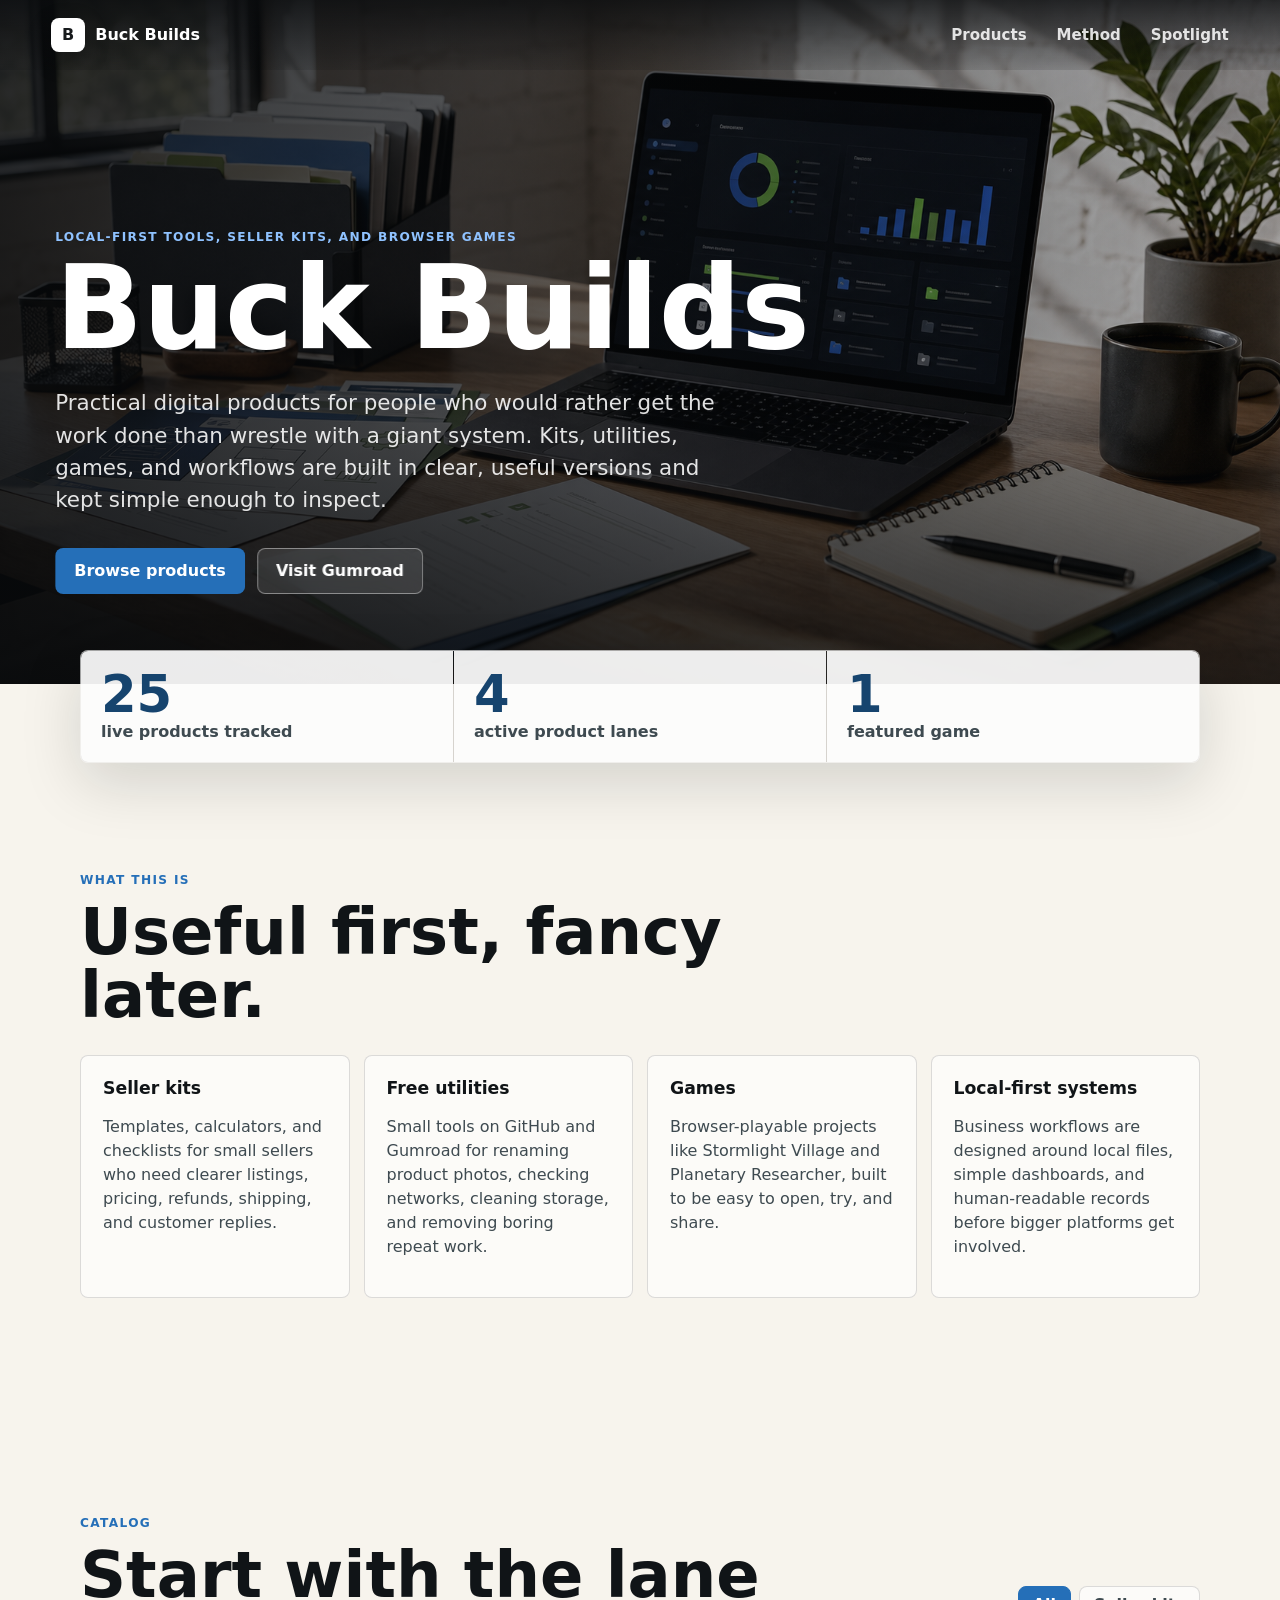
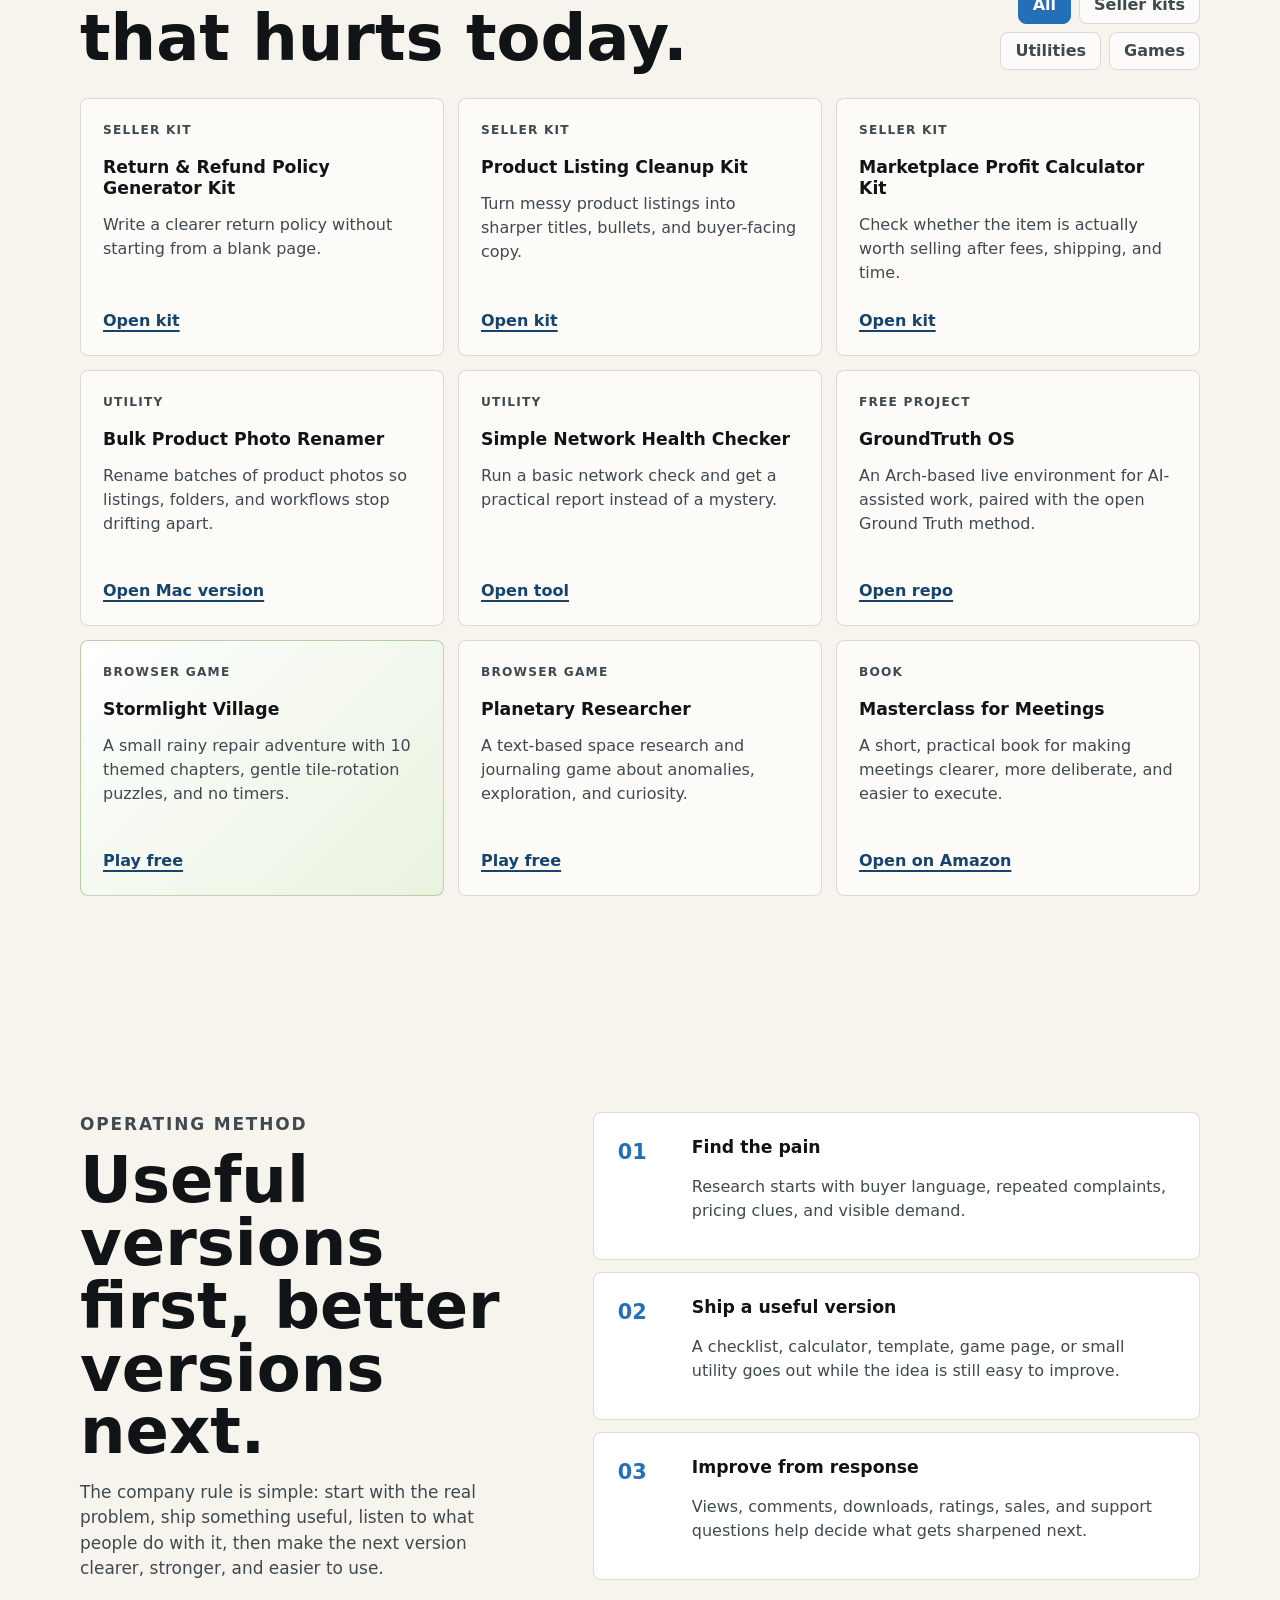
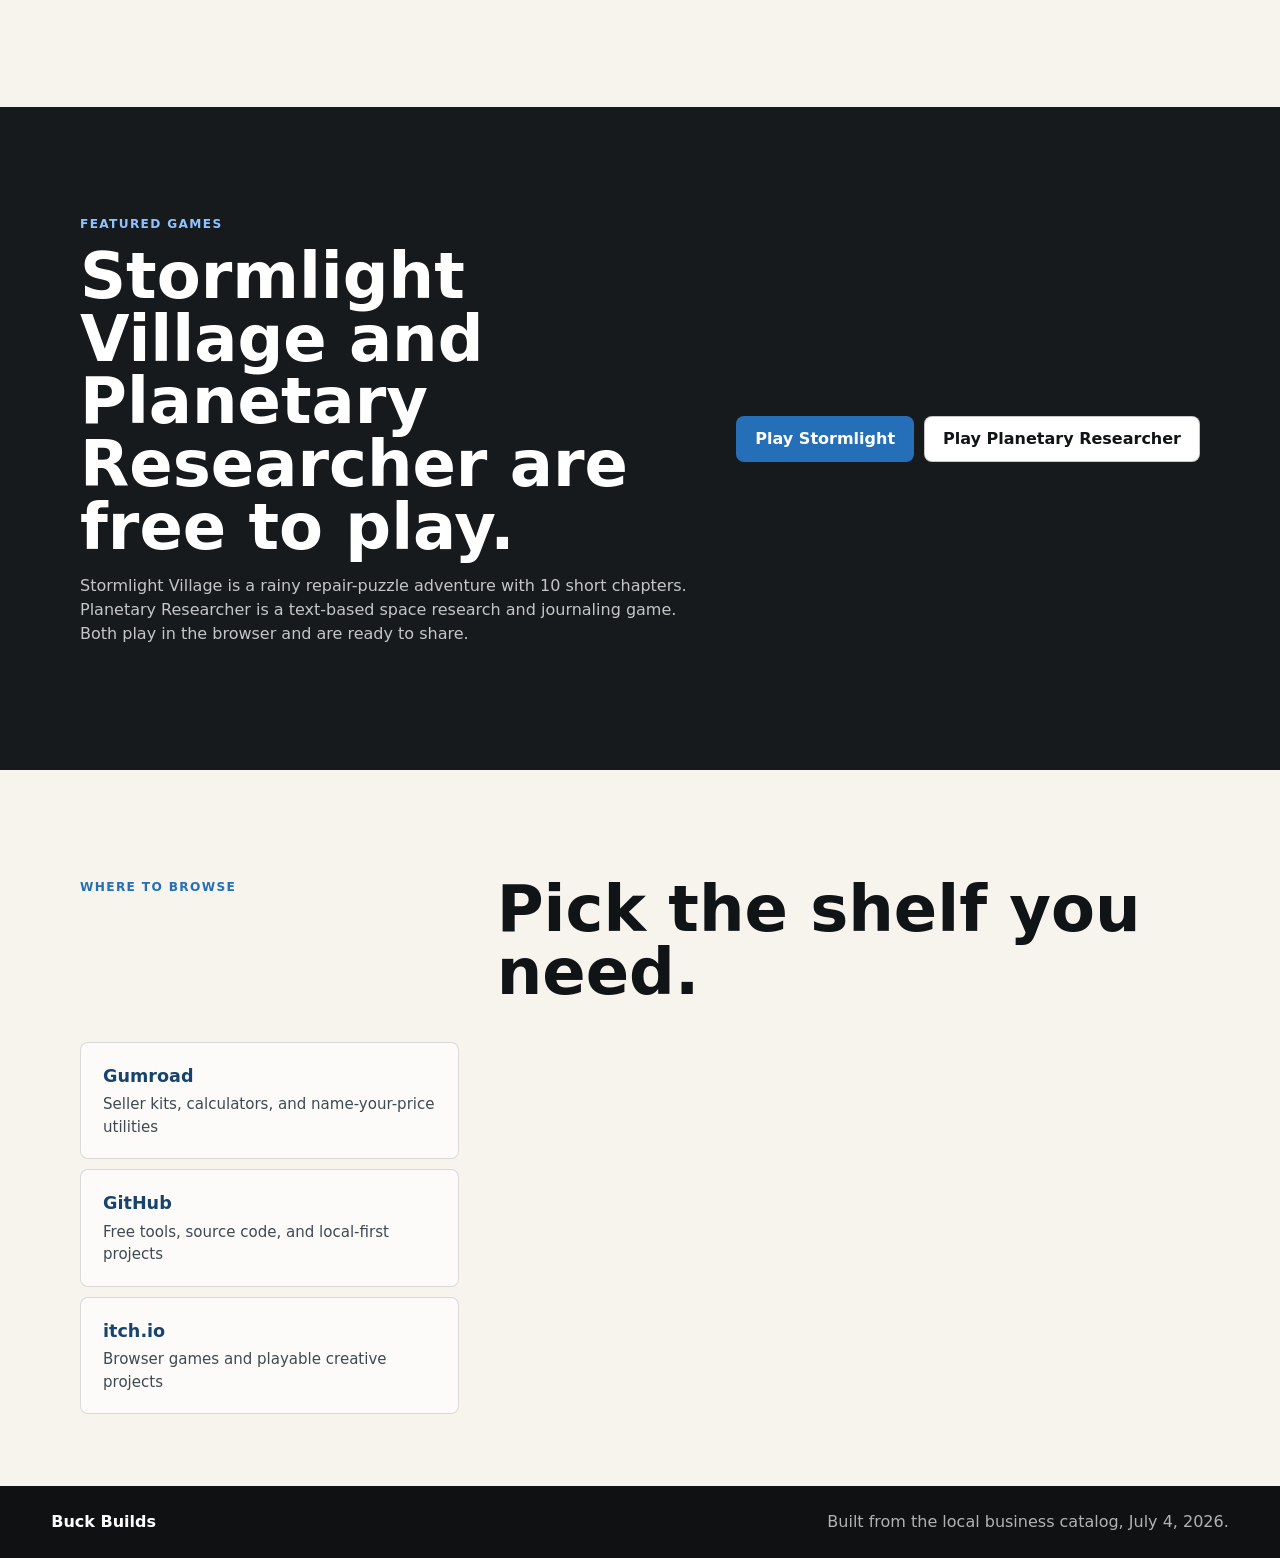
==== index.html @ db9c03d9 "Refine games positioning" ====
<!DOCTYPE html>
<html lang="en">
<head>
  <meta charset="UTF-8">
  <meta name="viewport" content="width=device-width, initial-scale=1.0">
  <meta name="description" content="Buck Builds makes practical seller kits, utility tools, browser games, and local-first workflows.">
  <title>Buck Builds | Practical Tools, Kits, and Games</title>
  <link rel="icon" href="assets/favicon.svg" type="image/svg+xml">
  <link rel="stylesheet" href="assets/styles.css">
</head>
<body>
  <header class="site-header" aria-label="Main navigation">
    <a class="brand" href="#top" aria-label="Buck Builds home">
      <span class="brand-mark" aria-hidden="true">B</span>
      <span>Buck Builds</span>
    </a>
    <nav class="nav-links" aria-label="Site sections">
      <a href="#products">Products</a>
      <a href="#method">Method</a>
      <a href="#spotlight">Spotlight</a>
    </nav>
  </header>

  <main id="top">
    <section class="hero" aria-label="Buck Builds introduction">
      <div class="hero-bg" aria-hidden="true"></div>
      <div class="hero-scrim" aria-hidden="true"></div>
      <div class="hero-inner">
        <p class="eyebrow">Local-first tools, seller kits, and browser games</p>
        <h1>Buck Builds</h1>
        <p class="hero-copy">
          Practical digital products for people who would rather get the work done than wrestle with a giant system.
          Kits, utilities, games, and workflows are built in clear, useful versions and kept simple enough to inspect.
        </p>
        <div class="hero-actions" aria-label="Primary links">
          <a class="button primary" href="#products">Browse products</a>
          <a class="button secondary" href="https://rinerchris.gumroad.com/" target="_blank" rel="noreferrer">Visit Gumroad</a>
        </div>
      </div>
    </section>

    <section class="signal-strip" aria-label="Business snapshot">
      <div class="signal">
        <span class="signal-value">25</span>
        <span class="signal-label">live products tracked</span>
      </div>
      <div class="signal">
        <span class="signal-value">4</span>
        <span class="signal-label">active product lanes</span>
      </div>
      <div class="signal">
        <span class="signal-value">1</span>
        <span class="signal-label">featured game</span>
      </div>
    </section>

    <section class="intro band">
      <div class="section-head">
        <p class="eyebrow">What this is</p>
        <h2>Useful first, fancy later.</h2>
      </div>
      <div class="intro-grid">
        <article>
          <h3>Seller kits</h3>
          <p>Templates, calculators, and checklists for small sellers who need clearer listings, pricing, refunds, shipping, and customer replies.</p>
        </article>
        <article>
          <h3>Free utilities</h3>
          <p>Small tools on GitHub and Gumroad for renaming product photos, checking networks, cleaning storage, and removing boring repeat work.</p>
        </article>
        <article>
          <h3>Games</h3>
          <p>Browser-playable projects like Stormlight Village and Planetary Researcher, built to be easy to open, try, and share.</p>
        </article>
        <article>
          <h3>Local-first systems</h3>
          <p>Business workflows are designed around local files, simple dashboards, and human-readable records before bigger platforms get involved.</p>
        </article>
      </div>
    </section>

    <section class="products band" id="products">
      <div class="section-head row">
        <div>
          <p class="eyebrow">Catalog</p>
          <h2>Start with the lane that hurts today.</h2>
        </div>
        <div class="tabs" role="tablist" aria-label="Product category filter">
          <button class="tab active" type="button" data-filter="all" role="tab" aria-selected="true">All</button>
          <button class="tab" type="button" data-filter="kits" role="tab" aria-selected="false">Seller kits</button>
          <button class="tab" type="button" data-filter="tools" role="tab" aria-selected="false">Utilities</button>
          <button class="tab" type="button" data-filter="creative" role="tab" aria-selected="false">Games</button>
        </div>
      </div>

      <div class="product-grid" aria-live="polite">
        <article class="product-card" data-category="kits">
          <p class="product-type">Seller kit</p>
          <h3>Return &amp; Refund Policy Generator Kit</h3>
          <p>Write a clearer return policy without starting from a blank page.</p>
          <a href="https://rinerchris.gumroad.com/l/voolj" target="_blank" rel="noreferrer">Open kit</a>
        </article>

        <article class="product-card" data-category="kits">
          <p class="product-type">Seller kit</p>
          <h3>Product Listing Cleanup Kit</h3>
          <p>Turn messy product listings into sharper titles, bullets, and buyer-facing copy.</p>
          <a href="https://rinerchris.gumroad.com/l/product-listing-cleanup-kit" target="_blank" rel="noreferrer">Open kit</a>
        </article>

        <article class="product-card" data-category="kits">
          <p class="product-type">Seller kit</p>
          <h3>Marketplace Profit Calculator Kit</h3>
          <p>Check whether the item is actually worth selling after fees, shipping, and time.</p>
          <a href="https://rinerchris.gumroad.com/l/marketplace-profit-calculator-kit" target="_blank" rel="noreferrer">Open kit</a>
        </article>

        <article class="product-card" data-category="tools">
          <p class="product-type">Utility</p>
          <h3>Bulk Product Photo Renamer</h3>
          <p>Rename batches of product photos so listings, folders, and workflows stop drifting apart.</p>
          <a href="https://rinerchris.gumroad.com/l/tkfwr" target="_blank" rel="noreferrer">Open Mac version</a>
        </article>

        <article class="product-card" data-category="tools">
          <p class="product-type">Utility</p>
          <h3>Simple Network Health Checker</h3>
          <p>Run a basic network check and get a practical report instead of a mystery.</p>
          <a href="https://rinerchris.gumroad.com/l/xspuun" target="_blank" rel="noreferrer">Open tool</a>
        </article>

        <article class="product-card" data-category="tools">
          <p class="product-type">Free project</p>
          <h3>GroundTruth OS</h3>
          <p>An Arch-based live environment for AI-assisted work, paired with the open Ground Truth method.</p>
          <a href="https://github.com/buckbuilds/Ascended-Barron-Groundtruth-OS" target="_blank" rel="noreferrer">Open repo</a>
        </article>

        <article class="product-card feature" data-category="creative">
          <p class="product-type">Browser game</p>
          <h3>Stormlight Village</h3>
          <p>A small rainy repair adventure with 10 themed chapters, gentle tile-rotation puzzles, and no timers.</p>
          <a href="https://buckbuilds.itch.io/stormlight-village-all-chapters" target="_blank" rel="noreferrer">Play free</a>
        </article>

        <article class="product-card" data-category="creative">
          <p class="product-type">Browser game</p>
          <h3>Planetary Researcher</h3>
          <p>A text-based space research and journaling game about anomalies, exploration, and curiosity.</p>
          <a href="https://buckbuilds.itch.io/planetary-researcher" target="_blank" rel="noreferrer">Play free</a>
        </article>

        <article class="product-card" data-category="creative">
          <p class="product-type">Book</p>
          <h3>Masterclass for Meetings</h3>
          <p>A short, practical book for making meetings clearer, more deliberate, and easier to execute.</p>
          <a href="https://www.amazon.com/dp/B0GSM4CGDJ" target="_blank" rel="noreferrer">Open on Amazon</a>
        </article>
      </div>
    </section>

    <section class="method band" id="method">
      <div class="method-copy">
        <p class="eyebrow">Operating method</p>
        <h2>Useful versions first, better versions next.</h2>
        <p>
          The company rule is simple: start with the real problem, ship something useful, listen to what people do with it,
          then make the next version clearer, stronger, and easier to use.
        </p>
      </div>
      <ol class="steps">
        <li>
          <span>01</span>
          <h3>Find the pain</h3>
          <p>Research starts with buyer language, repeated complaints, pricing clues, and visible demand.</p>
        </li>
        <li>
          <span>02</span>
          <h3>Ship a useful version</h3>
          <p>A checklist, calculator, template, game page, or small utility goes out while the idea is still easy to improve.</p>
        </li>
        <li>
          <span>03</span>
          <h3>Improve from response</h3>
          <p>Views, comments, downloads, ratings, sales, and support questions help decide what gets sharpened next.</p>
        </li>
      </ol>
    </section>

    <section class="spotlight band" id="spotlight">
      <div class="spotlight-panel">
        <div>
          <p class="eyebrow">Featured games</p>
          <h2>Stormlight Village and Planetary Researcher are free to play.</h2>
          <p>
            Stormlight Village is a rainy repair-puzzle adventure with 10 short chapters. Planetary Researcher is a text-based space
            research and journaling game. Both play in the browser and are ready to share.
          </p>
        </div>
        <div class="spotlight-actions">
          <a class="button primary" href="https://buckbuilds.itch.io/stormlight-village-all-chapters" target="_blank" rel="noreferrer">Play Stormlight</a>
          <a class="button secondary dark" href="https://buckbuilds.itch.io/planetary-researcher" target="_blank" rel="noreferrer">Play Planetary Researcher</a>
        </div>
      </div>
    </section>

    <section class="contact band">
      <div class="contact-inner">
        <p class="eyebrow">Where to browse</p>
        <h2>Pick the shelf you need.</h2>
        <div class="link-shelf">
          <a href="https://rinerchris.gumroad.com/" target="_blank" rel="noreferrer">
            <span>Gumroad</span>
            <small>Seller kits, calculators, and name-your-price utilities</small>
          </a>
          <a href="https://github.com/buckbuilds" target="_blank" rel="noreferrer">
            <span>GitHub</span>
            <small>Free tools, source code, and local-first projects</small>
          </a>
          <a href="https://buckbuilds.itch.io/" target="_blank" rel="noreferrer">
            <span>itch.io</span>
            <small>Browser games and playable creative projects</small>
          </a>
        </div>
      </div>
    </section>
  </main>

  <footer class="site-footer">
    <span>Buck Builds</span>
    <span>Built from the local business catalog, July 4, 2026.</span>
  </footer>

  <script src="assets/site.js"></script>
</body>
</html>
---- assets/styles.css ----
:root {
  --ink: #101417;
  --ink-soft: #3e4a50;
  --muted: #6f7b80;
  --paper: #f7f4ed;
  --paper-warm: #efe6d8;
  --surface: #ffffff;
  --line: rgba(16, 20, 23, 0.14);
  --blue: #256fb8;
  --blue-deep: #16446e;
  --green: #5f983e;
  --charcoal: #171a1c;
  --shadow: 0 20px 60px rgba(16, 20, 23, 0.15);
}

* {
  box-sizing: border-box;
}

html {
  scroll-behavior: smooth;
}

body {
  margin: 0;
  color: var(--ink);
  background: var(--paper);
  font-family: Inter, ui-sans-serif, system-ui, -apple-system, BlinkMacSystemFont, "Segoe UI", sans-serif;
  line-height: 1.5;
}

body::selection {
  color: #ffffff;
  background: var(--blue);
}

a {
  color: inherit;
}

.site-header {
  position: fixed;
  z-index: 20;
  top: 0;
  left: 0;
  right: 0;
  display: flex;
  align-items: center;
  justify-content: space-between;
  gap: 24px;
  min-height: 70px;
  padding: 14px clamp(18px, 4vw, 56px);
  color: #ffffff;
  background: linear-gradient(180deg, rgba(10, 12, 14, 0.76), rgba(10, 12, 14, 0.12));
}

.brand,
.nav-links {
  display: flex;
  align-items: center;
}

.brand {
  gap: 10px;
  font-weight: 800;
  text-decoration: none;
}

.brand-mark {
  display: grid;
  place-items: center;
  width: 34px;
  height: 34px;
  border-radius: 8px;
  color: var(--charcoal);
  background: #ffffff;
  box-shadow: 0 8px 24px rgba(0, 0, 0, 0.22);
}

.nav-links {
  gap: clamp(12px, 3vw, 30px);
  font-size: 0.94rem;
  font-weight: 700;
}

.nav-links a {
  color: rgba(255, 255, 255, 0.86);
  text-decoration: none;
}

.nav-links a:hover {
  color: #ffffff;
}

.hero {
  position: relative;
  display: grid;
  align-items: end;
  min-height: min(760px, 76vh);
  overflow: hidden;
  color: #ffffff;
  background: var(--charcoal);
}

.hero-bg,
.hero-scrim {
  position: absolute;
  inset: 0;
}

.hero-bg {
  background:
    url("hero-local-tools.png") center / cover no-repeat;
  transform: scale(1.02);
}

.hero-scrim {
  background:
    linear-gradient(90deg, rgba(7, 9, 11, 0.84) 0%, rgba(7, 9, 11, 0.62) 42%, rgba(7, 9, 11, 0.18) 100%),
    linear-gradient(0deg, rgba(7, 9, 11, 0.74) 0%, rgba(7, 9, 11, 0.10) 46%);
}

.hero-inner {
  position: relative;
  z-index: 1;
  width: min(760px, calc(100% - 36px));
  margin: 0 auto;
  padding: 120px 0 clamp(44px, 10vh, 92px);
  translate: min(-16vw, -120px) 0;
}

.eyebrow {
  margin: 0 0 12px;
  color: var(--blue);
  font-size: 0.76rem;
  font-weight: 850;
  letter-spacing: 0.11em;
  text-transform: uppercase;
}

.hero .eyebrow {
  color: #8fc2ff;
}

h1,
h2,
h3,
p {
  overflow-wrap: anywhere;
}

h1 {
  max-width: 10ch;
  margin: 0;
  font-size: clamp(4.1rem, 9vw, 8.8rem);
  line-height: 0.88;
  letter-spacing: 0;
}

.hero-copy {
  max-width: 680px;
  margin: 28px 0 0;
  color: rgba(255, 255, 255, 0.88);
  font-size: clamp(1.05rem, 2vw, 1.34rem);
}

.hero-actions {
  display: flex;
  flex-wrap: wrap;
  gap: 12px;
  margin-top: 32px;
}

.button {
  display: inline-flex;
  align-items: center;
  justify-content: center;
  min-height: 46px;
  padding: 0 18px;
  border-radius: 8px;
  border: 1px solid transparent;
  font-weight: 800;
  text-decoration: none;
  transition: transform 160ms ease, background 160ms ease, border-color 160ms ease;
}

.button:hover {
  transform: translateY(-1px);
}

.button.primary {
  color: #ffffff;
  background: var(--blue);
}

.button.primary:hover {
  background: #1d5f9d;
}

.button.secondary {
  color: #ffffff;
  border-color: rgba(255, 255, 255, 0.42);
  background: rgba(255, 255, 255, 0.10);
  backdrop-filter: blur(10px);
}

.button.secondary:hover {
  border-color: rgba(255, 255, 255, 0.72);
  background: rgba(255, 255, 255, 0.18);
}

.button.dark {
  color: var(--ink);
  border-color: rgba(16, 20, 23, 0.24);
  background: #ffffff;
}

.signal-strip {
  display: grid;
  grid-template-columns: repeat(3, minmax(0, 1fr));
  gap: 1px;
  width: min(1120px, calc(100% - 32px));
  margin: -34px auto 0;
  position: relative;
  z-index: 3;
  overflow: hidden;
  border: 1px solid rgba(255, 255, 255, 0.62);
  border-radius: 8px;
  box-shadow: var(--shadow);
  background: var(--line);
}

.signal {
  min-height: 92px;
  padding: 18px 20px;
  background: rgba(255, 255, 255, 0.92);
}

.signal-value {
  display: block;
  color: var(--blue-deep);
  font-size: clamp(2rem, 5vw, 3.2rem);
  line-height: 1;
  font-weight: 850;
}

.signal-label {
  color: var(--ink-soft);
  font-weight: 750;
}

.band {
  width: min(1120px, calc(100% - 32px));
  margin: 0 auto;
  padding: clamp(58px, 9vw, 108px) 0;
}

.section-head {
  max-width: 700px;
  margin-bottom: 28px;
}

.section-head.row {
  display: flex;
  align-items: end;
  justify-content: space-between;
  gap: 20px;
  max-width: none;
}

h2 {
  margin: 0;
  font-size: clamp(2.15rem, 5vw, 4.5rem);
  line-height: 0.98;
  letter-spacing: 0;
}

h3 {
  margin: 0;
  font-size: 1.08rem;
  line-height: 1.22;
}

.intro-grid,
.product-grid {
  display: grid;
  grid-template-columns: repeat(4, minmax(0, 1fr));
  gap: 14px;
}

.intro-grid article,
.product-card {
  min-width: 0;
  border: 1px solid var(--line);
  border-radius: 8px;
  background: rgba(255, 255, 255, 0.62);
}

.intro-grid article {
  padding: 22px;
}

.intro-grid p,
.product-card p,
.method-copy p,
.steps p,
.spotlight p,
.link-shelf small {
  color: var(--ink-soft);
}

.tabs {
  display: flex;
  flex-wrap: wrap;
  gap: 8px;
  justify-content: flex-end;
}

.tab {
  min-height: 38px;
  padding: 0 14px;
  border: 1px solid var(--line);
  border-radius: 8px;
  color: var(--ink-soft);
  background: rgba(255, 255, 255, 0.66);
  font: inherit;
  font-weight: 800;
  cursor: pointer;
}

.tab:hover,
.tab.active {
  color: #ffffff;
  border-color: var(--blue);
  background: var(--blue);
}

.product-grid {
  grid-template-columns: repeat(3, minmax(0, 1fr));
}

.product-card {
  display: flex;
  flex-direction: column;
  min-height: 256px;
  padding: 22px;
}

.product-card[hidden] {
  display: none;
}

.product-card.feature {
  background: linear-gradient(135deg, #ffffff 0%, #e9f2df 100%);
  border-color: rgba(95, 152, 62, 0.4);
}

.product-type {
  margin: 0 0 18px;
  color: var(--green);
  font-size: 0.76rem;
  font-weight: 850;
  letter-spacing: 0.1em;
  text-transform: uppercase;
}

.product-card p:not(.product-type) {
  margin: 14px 0 24px;
}

.product-card a {
  margin-top: auto;
  color: var(--blue-deep);
  font-weight: 850;
  text-decoration-thickness: 2px;
  text-underline-offset: 4px;
}

.method {
  display: grid;
  grid-template-columns: minmax(0, 0.85fr) minmax(0, 1.15fr);
  gap: clamp(24px, 5vw, 64px);
  align-items: start;
}

.method-copy {
  position: sticky;
  top: 104px;
}

.method-copy p {
  max-width: 520px;
  font-size: 1.06rem;
}

.steps {
  display: grid;
  gap: 12px;
  margin: 0;
  padding: 0;
  list-style: none;
}

.steps li {
  display: grid;
  grid-template-columns: 56px 1fr;
  gap: 4px 18px;
  min-height: 148px;
  padding: 24px;
  border-radius: 8px;
  border: 1px solid var(--line);
  background: var(--surface);
}

.steps span {
  grid-row: span 2;
  color: var(--blue);
  font-weight: 900;
  font-size: 1.3rem;
}

.steps p {
  margin: 0;
}

.spotlight {
  width: 100%;
  max-width: none;
  padding-left: max(16px, calc((100vw - 1120px) / 2));
  padding-right: max(16px, calc((100vw - 1120px) / 2));
  color: #ffffff;
  background: var(--charcoal);
}

.spotlight-panel {
  display: grid;
  grid-template-columns: minmax(0, 1fr) auto;
  gap: 28px;
  align-items: center;
}

.spotlight .eyebrow {
  color: #8fc2ff;
}

.spotlight p {
  max-width: 730px;
  color: rgba(255, 255, 255, 0.75);
}

.spotlight-actions {
  display: flex;
  flex-wrap: wrap;
  gap: 10px;
  justify-content: flex-end;
}

.contact {
  padding-bottom: 72px;
}

.contact-inner {
  display: grid;
  grid-template-columns: minmax(0, 0.7fr) minmax(0, 1.3fr);
  gap: 38px;
  align-items: start;
}

.link-shelf {
  display: grid;
  gap: 10px;
}

.link-shelf a {
  display: block;
  padding: 20px 22px;
  border-radius: 8px;
  border: 1px solid var(--line);
  background: rgba(255, 255, 255, 0.66);
  text-decoration: none;
}

.link-shelf span {
  display: block;
  color: var(--blue-deep);
  font-weight: 900;
  font-size: 1.1rem;
}

.link-shelf small {
  display: block;
  margin-top: 4px;
  font-size: 0.94rem;
}

.site-footer {
  display: flex;
  flex-wrap: wrap;
  align-items: center;
  justify-content: space-between;
  gap: 12px;
  padding: 24px clamp(18px, 4vw, 56px);
  color: rgba(255, 255, 255, 0.68);
  background: #0f1112;
}

.site-footer span:first-child {
  color: #ffffff;
  font-weight: 850;
}

@media (max-width: 980px) {
  .hero-inner {
    translate: 0 0;
  }

  .intro-grid {
    grid-template-columns: repeat(2, minmax(0, 1fr));
  }

  .product-grid {
    grid-template-columns: repeat(2, minmax(0, 1fr));
  }

  .method,
  .contact-inner,
  .spotlight-panel {
    grid-template-columns: 1fr;
  }

  .method-copy {
    position: static;
  }

  .spotlight-actions {
    justify-content: flex-start;
  }
}

@media (max-width: 720px) {
  .site-header {
    position: absolute;
    align-items: flex-start;
    min-height: auto;
  }

  .nav-links {
    display: none;
  }

  .hero {
    min-height: 72vh;
  }

  .hero-bg {
    background-position: 58% center;
  }

  .hero-scrim {
    background:
      linear-gradient(90deg, rgba(7, 9, 11, 0.88) 0%, rgba(7, 9, 11, 0.58) 100%),
      linear-gradient(0deg, rgba(7, 9, 11, 0.84) 0%, rgba(7, 9, 11, 0.16) 52%);
  }

  .hero-inner {
    width: min(100% - 32px, 620px);
    padding-top: 112px;
    padding-bottom: 42px;
  }

  h1 {
    font-size: clamp(3.6rem, 17vw, 5rem);
  }

  .signal-strip,
  .intro-grid,
  .product-grid {
    grid-template-columns: 1fr;
  }

  .signal-strip {
    margin-top: 0;
    width: 100%;
    border-radius: 0;
    border-left: 0;
    border-right: 0;
  }

  .section-head.row {
    align-items: flex-start;
    flex-direction: column;
  }

  .tabs {
    justify-content: flex-start;
  }

  .steps li {
    grid-template-columns: 1fr;
    min-height: auto;
  }

  .steps span {
    grid-row: auto;
  }
}

@media (prefers-reduced-motion: reduce) {
  html {
    scroll-behavior: auto;
  }

  .button {
    transition: none;
  }

  .button:hover {
    transform: none;
  }
}
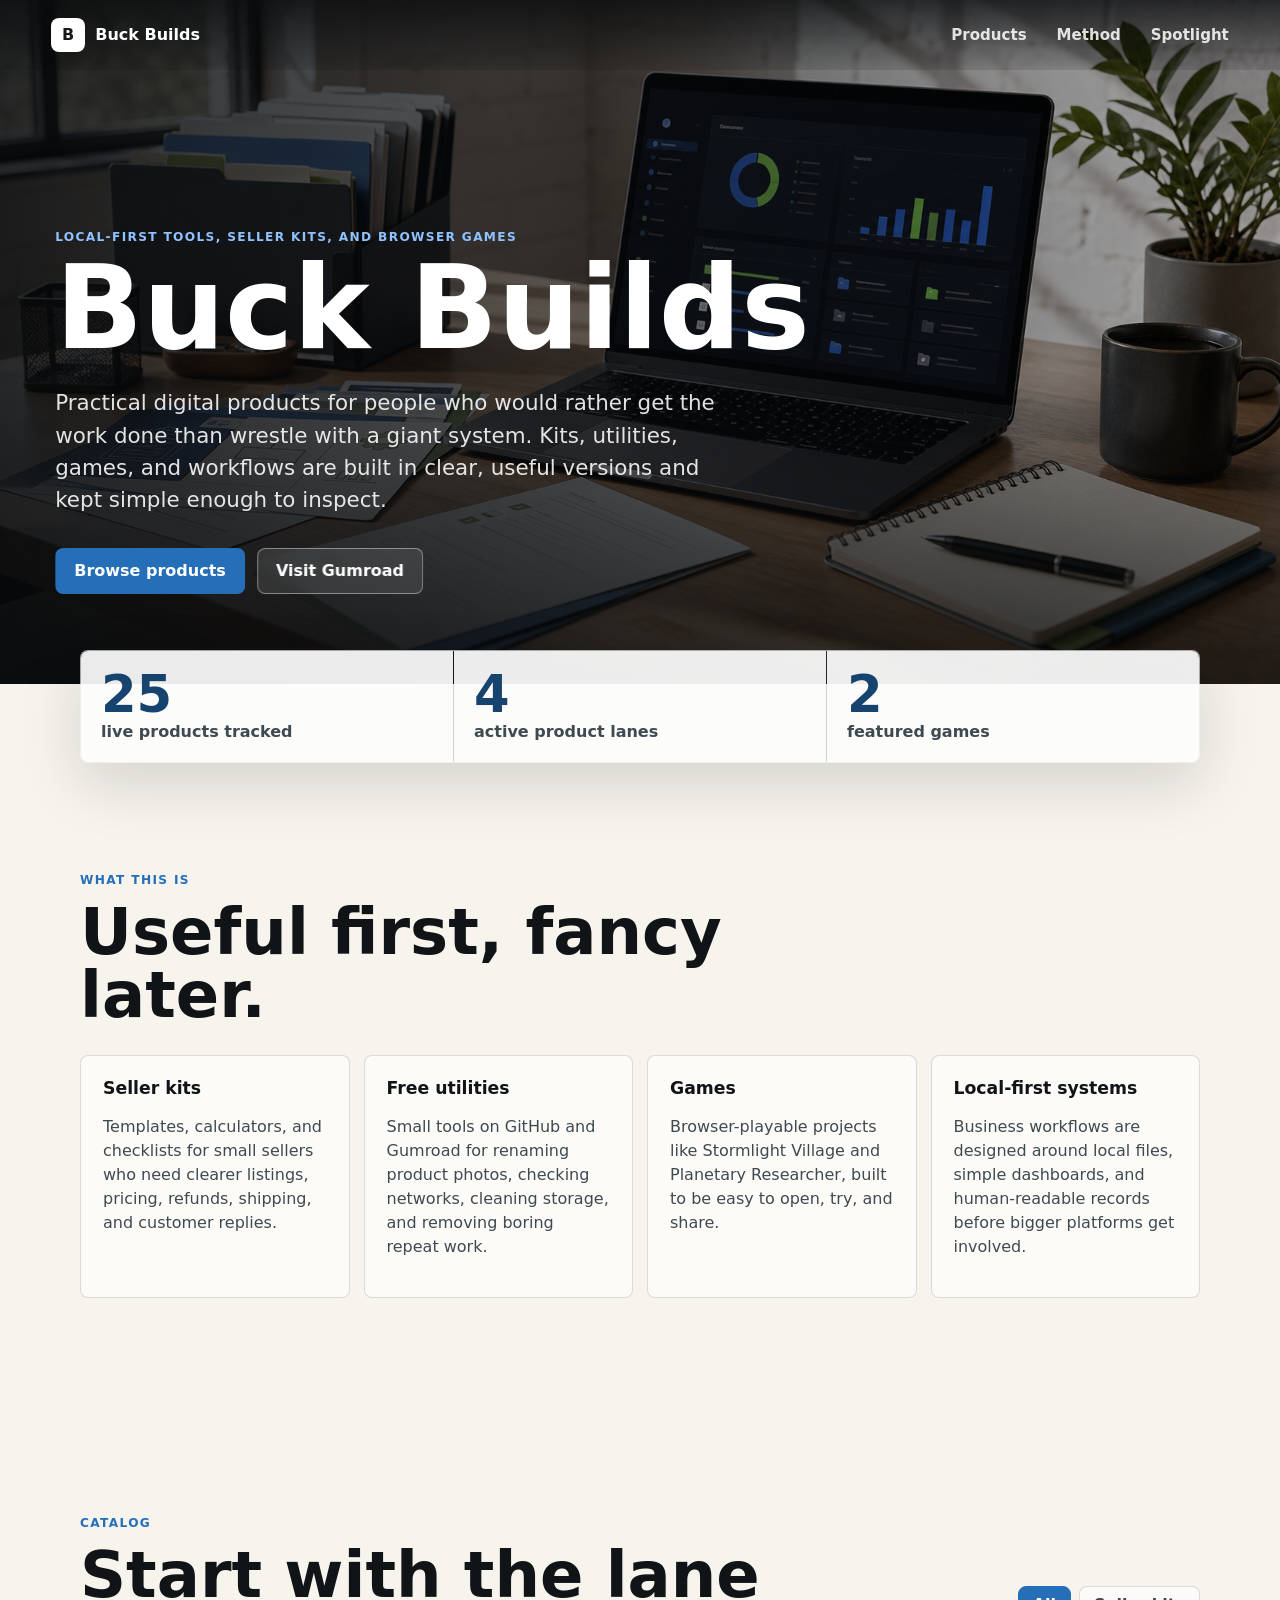
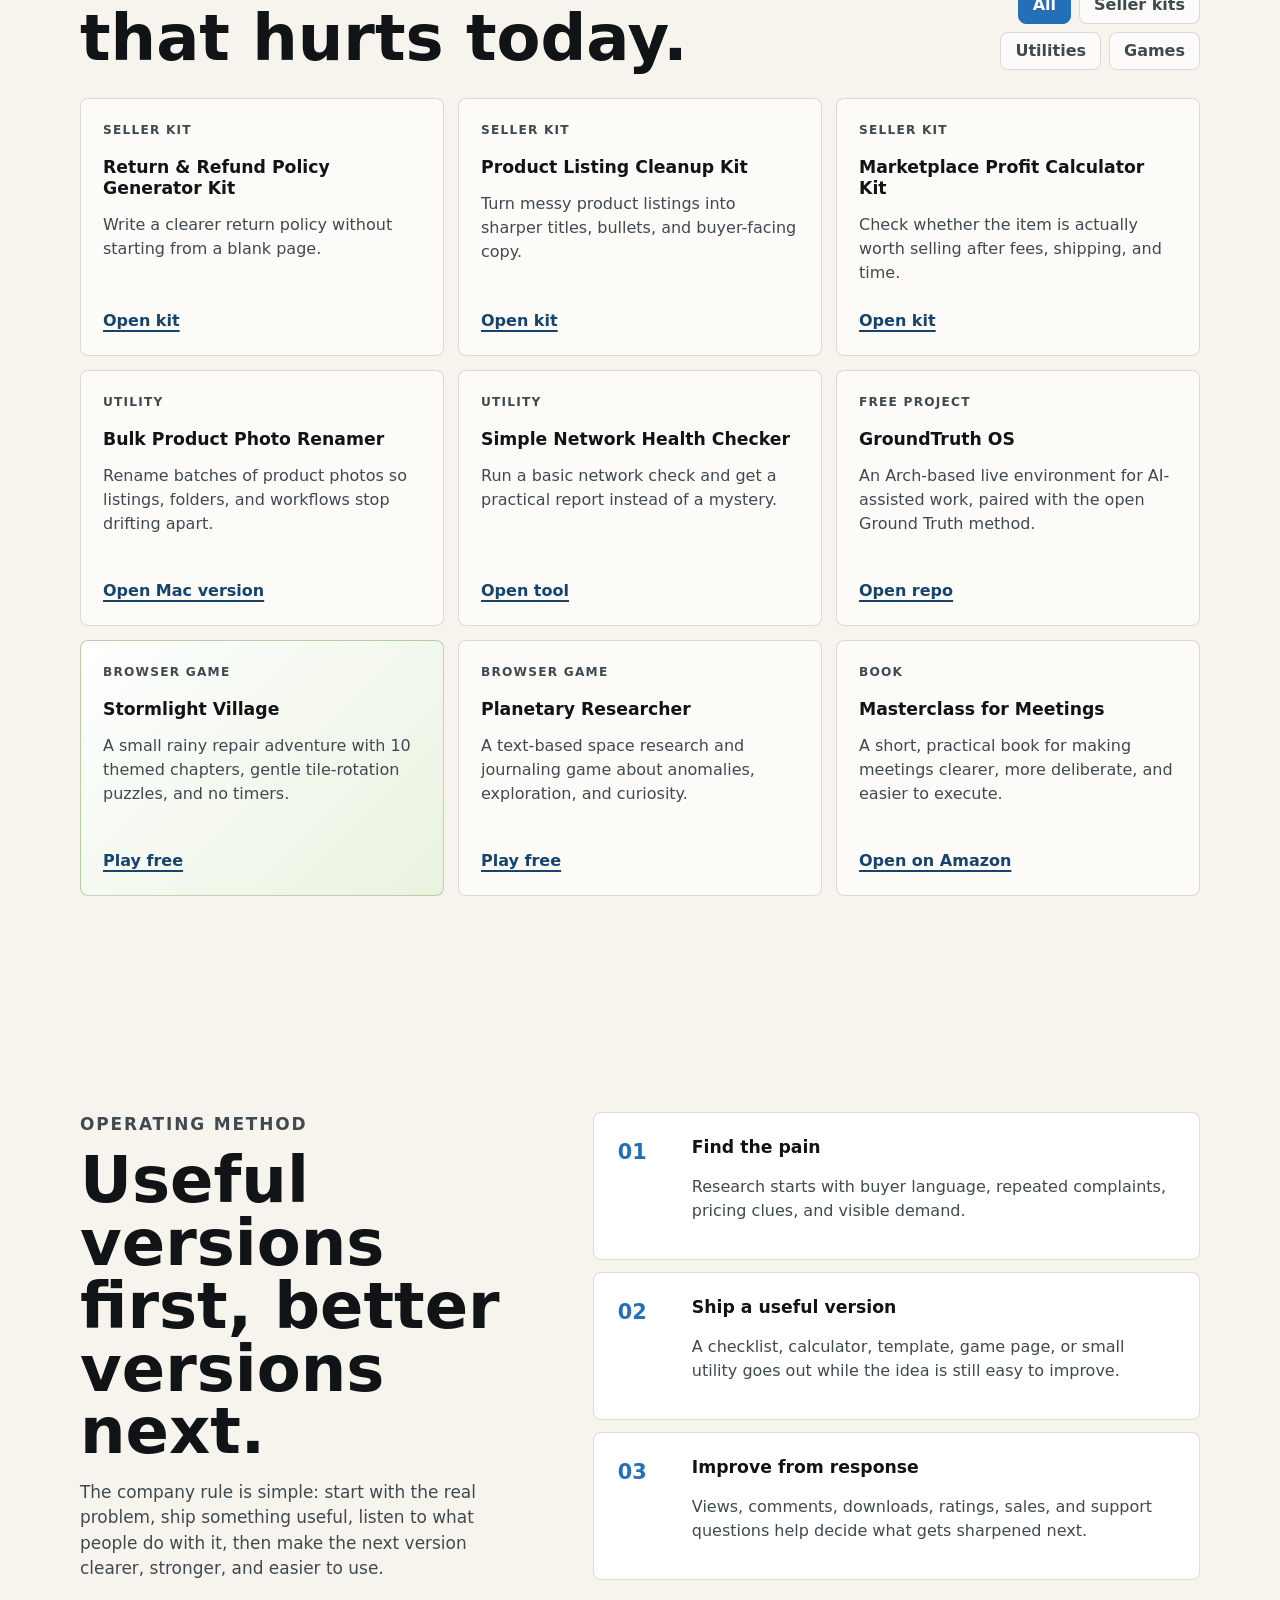
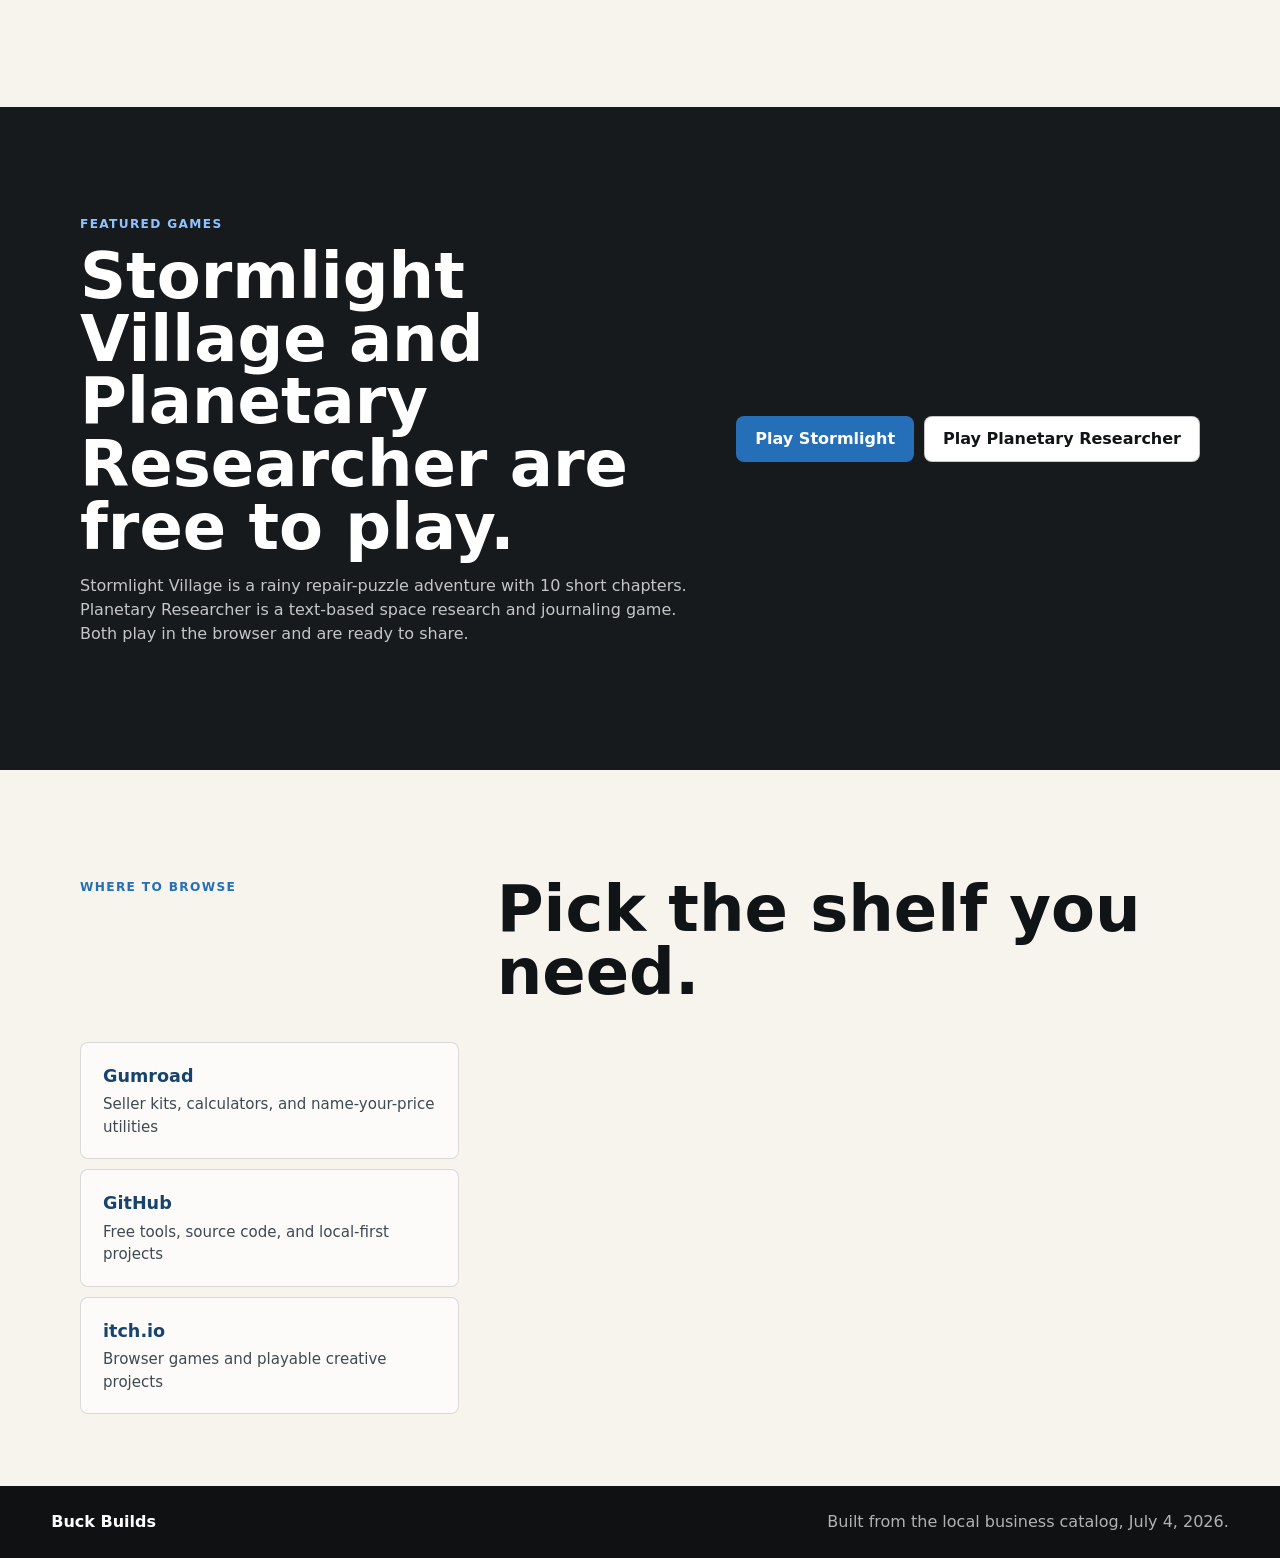
==== commit 123462b6: "Correct featured games count" ====
--- a/index.html
+++ b/index.html
@@ -49,8 +49,8 @@
         <span class="signal-label">active product lanes</span>
       </div>
       <div class="signal">
-        <span class="signal-value">1</span>
-        <span class="signal-label">featured game</span>
+        <span class="signal-value">2</span>
+        <span class="signal-label">featured games</span>
       </div>
     </section>
 
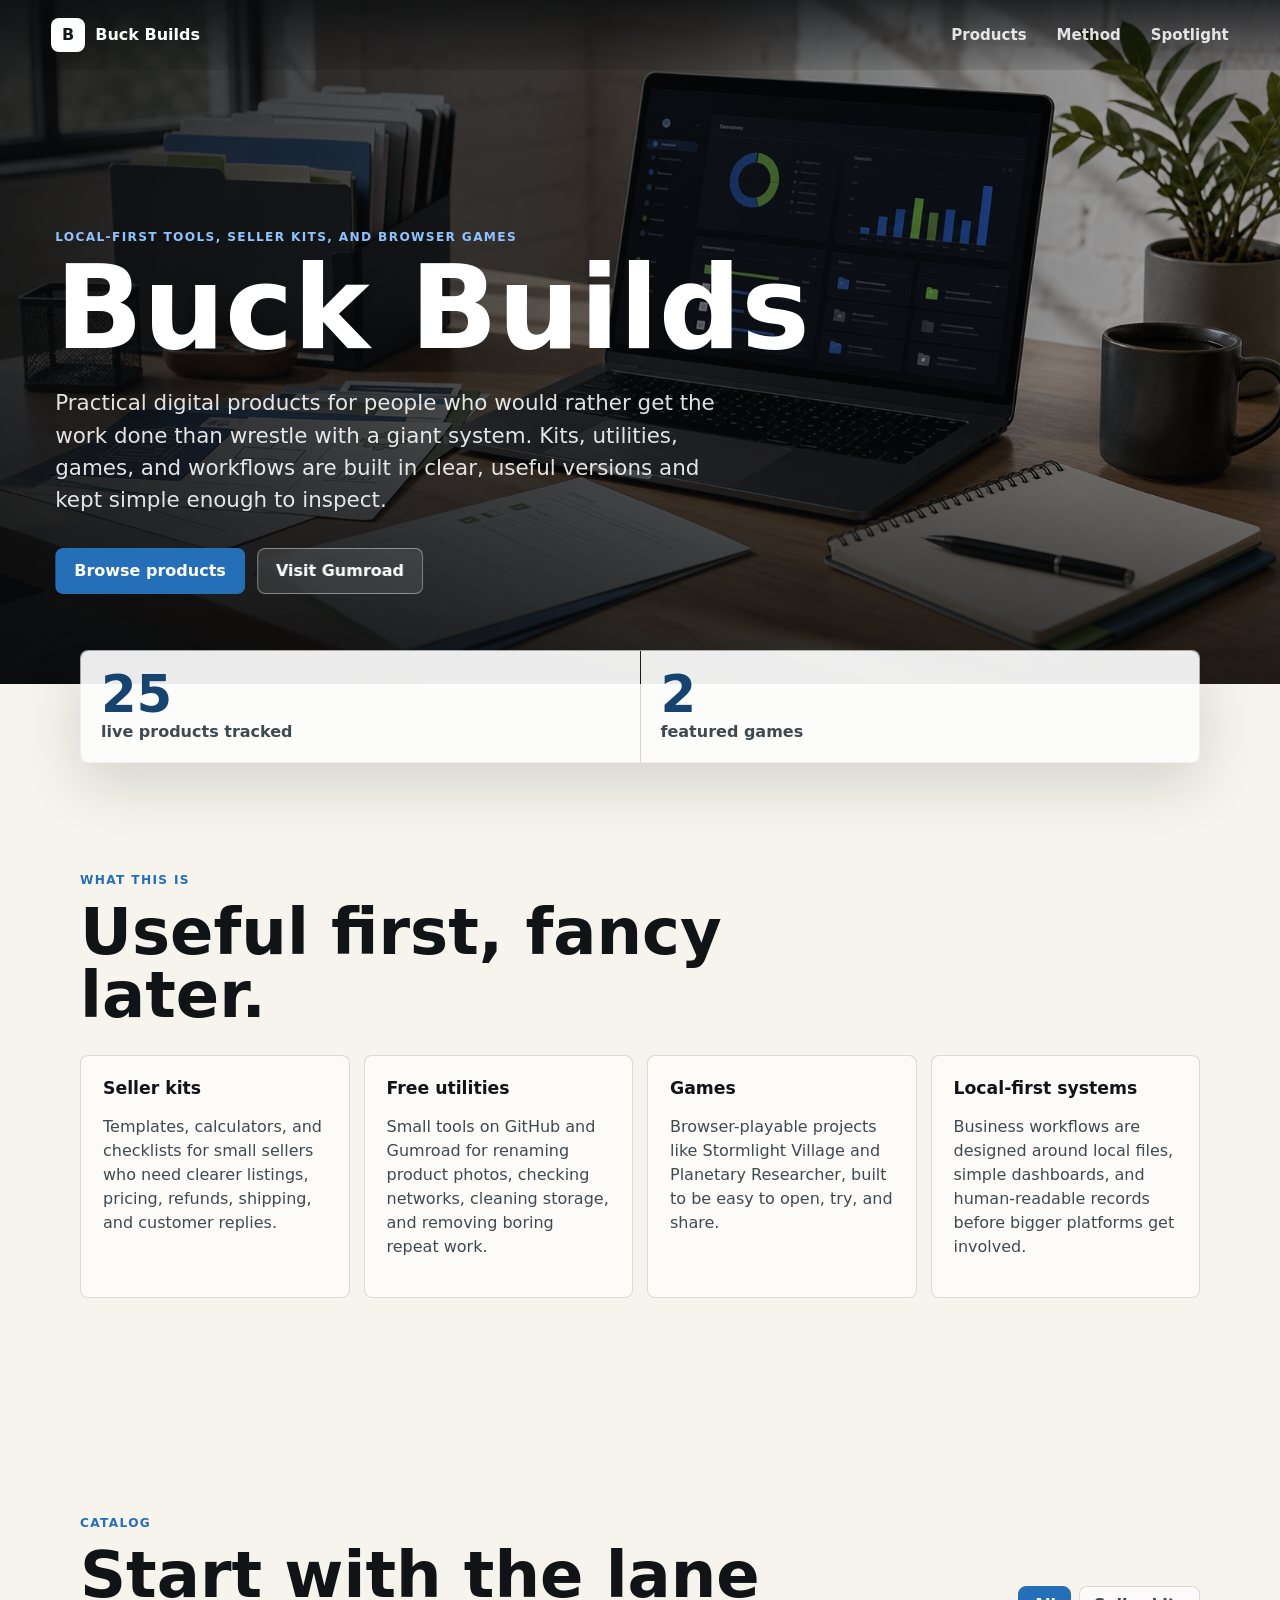
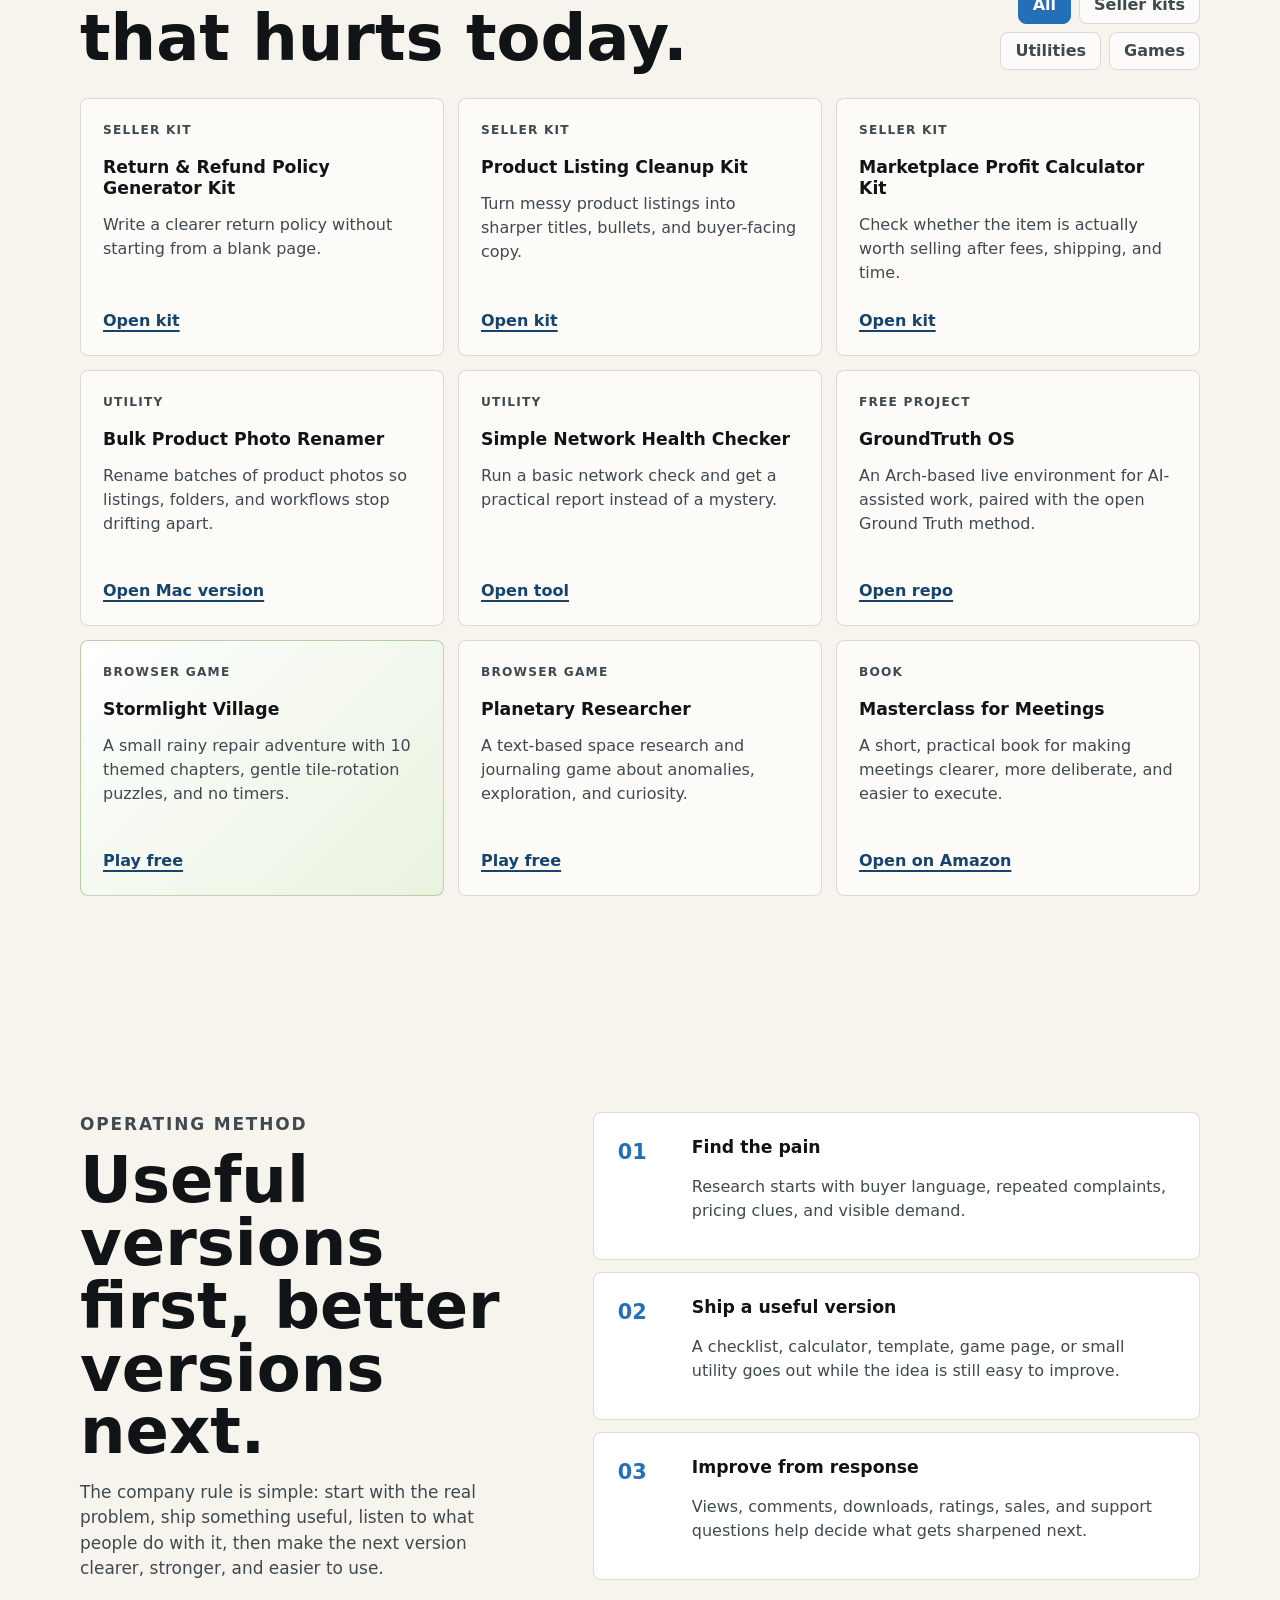
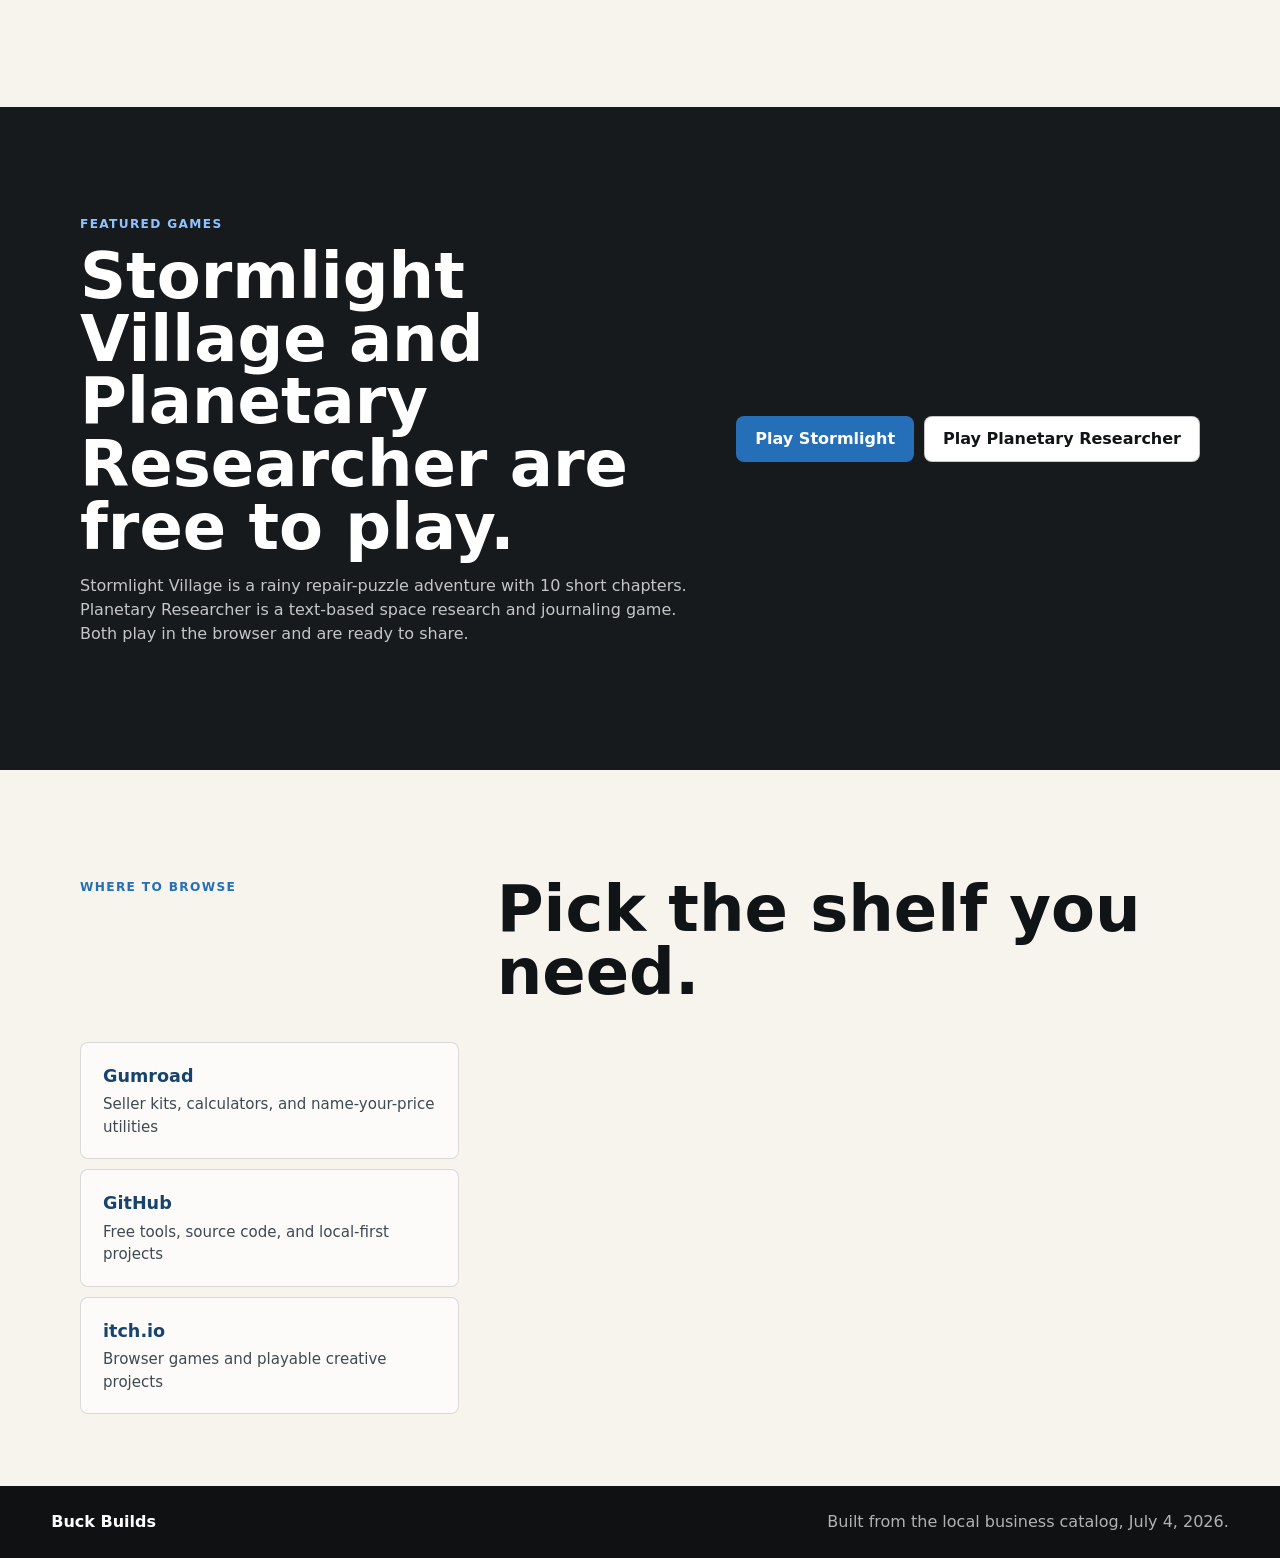
==== commit 2f86c3aa: "Remove product lanes stat" ====
--- a/index.html
+++ b/index.html
@@ -45,10 +45,6 @@
         <span class="signal-label">live products tracked</span>
       </div>
       <div class="signal">
-        <span class="signal-value">4</span>
-        <span class="signal-label">active product lanes</span>
-      </div>
-      <div class="signal">
         <span class="signal-value">2</span>
         <span class="signal-label">featured games</span>
       </div>
--- a/assets/styles.css
+++ b/assets/styles.css
@@ -217,7 +217,7 @@
 
 .signal-strip {
   display: grid;
-  grid-template-columns: repeat(3, minmax(0, 1fr));
+  grid-template-columns: repeat(2, minmax(0, 1fr));
   gap: 1px;
   width: min(1120px, calc(100% - 32px));
   margin: -34px auto 0;
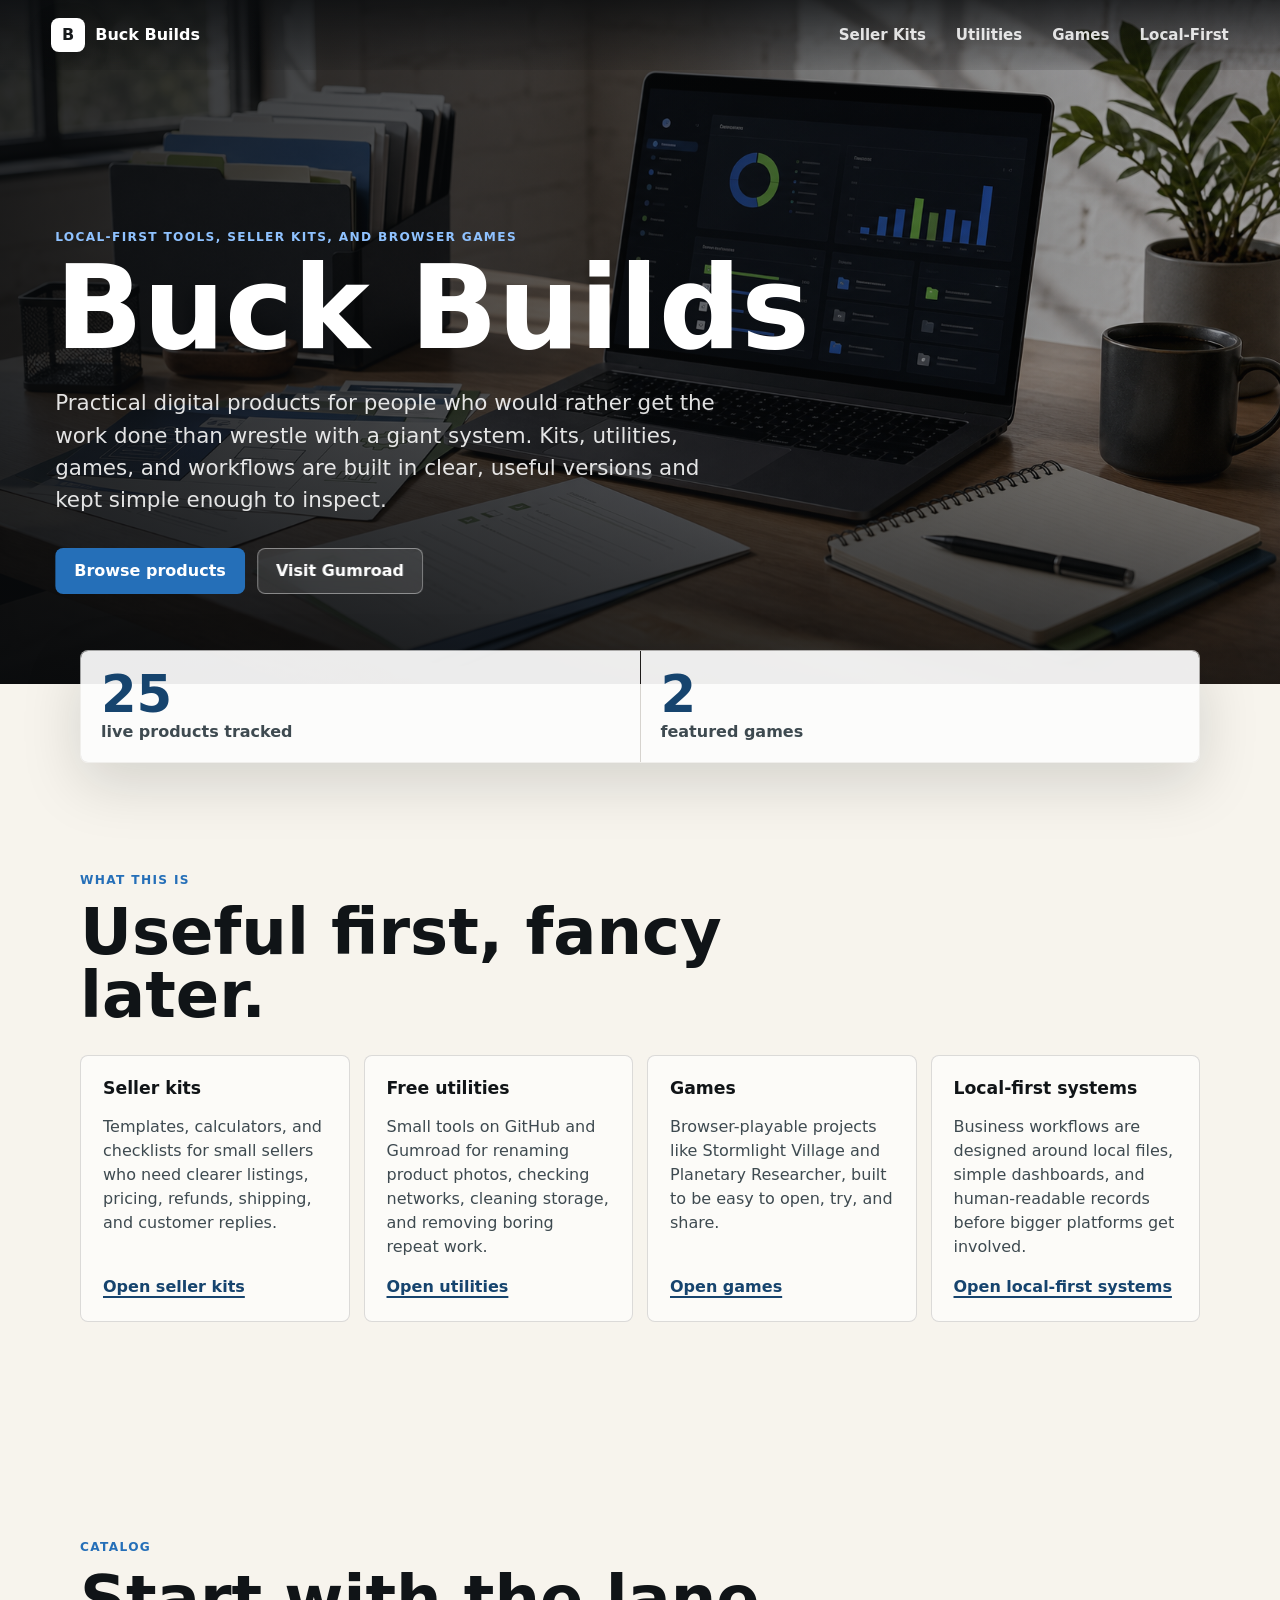
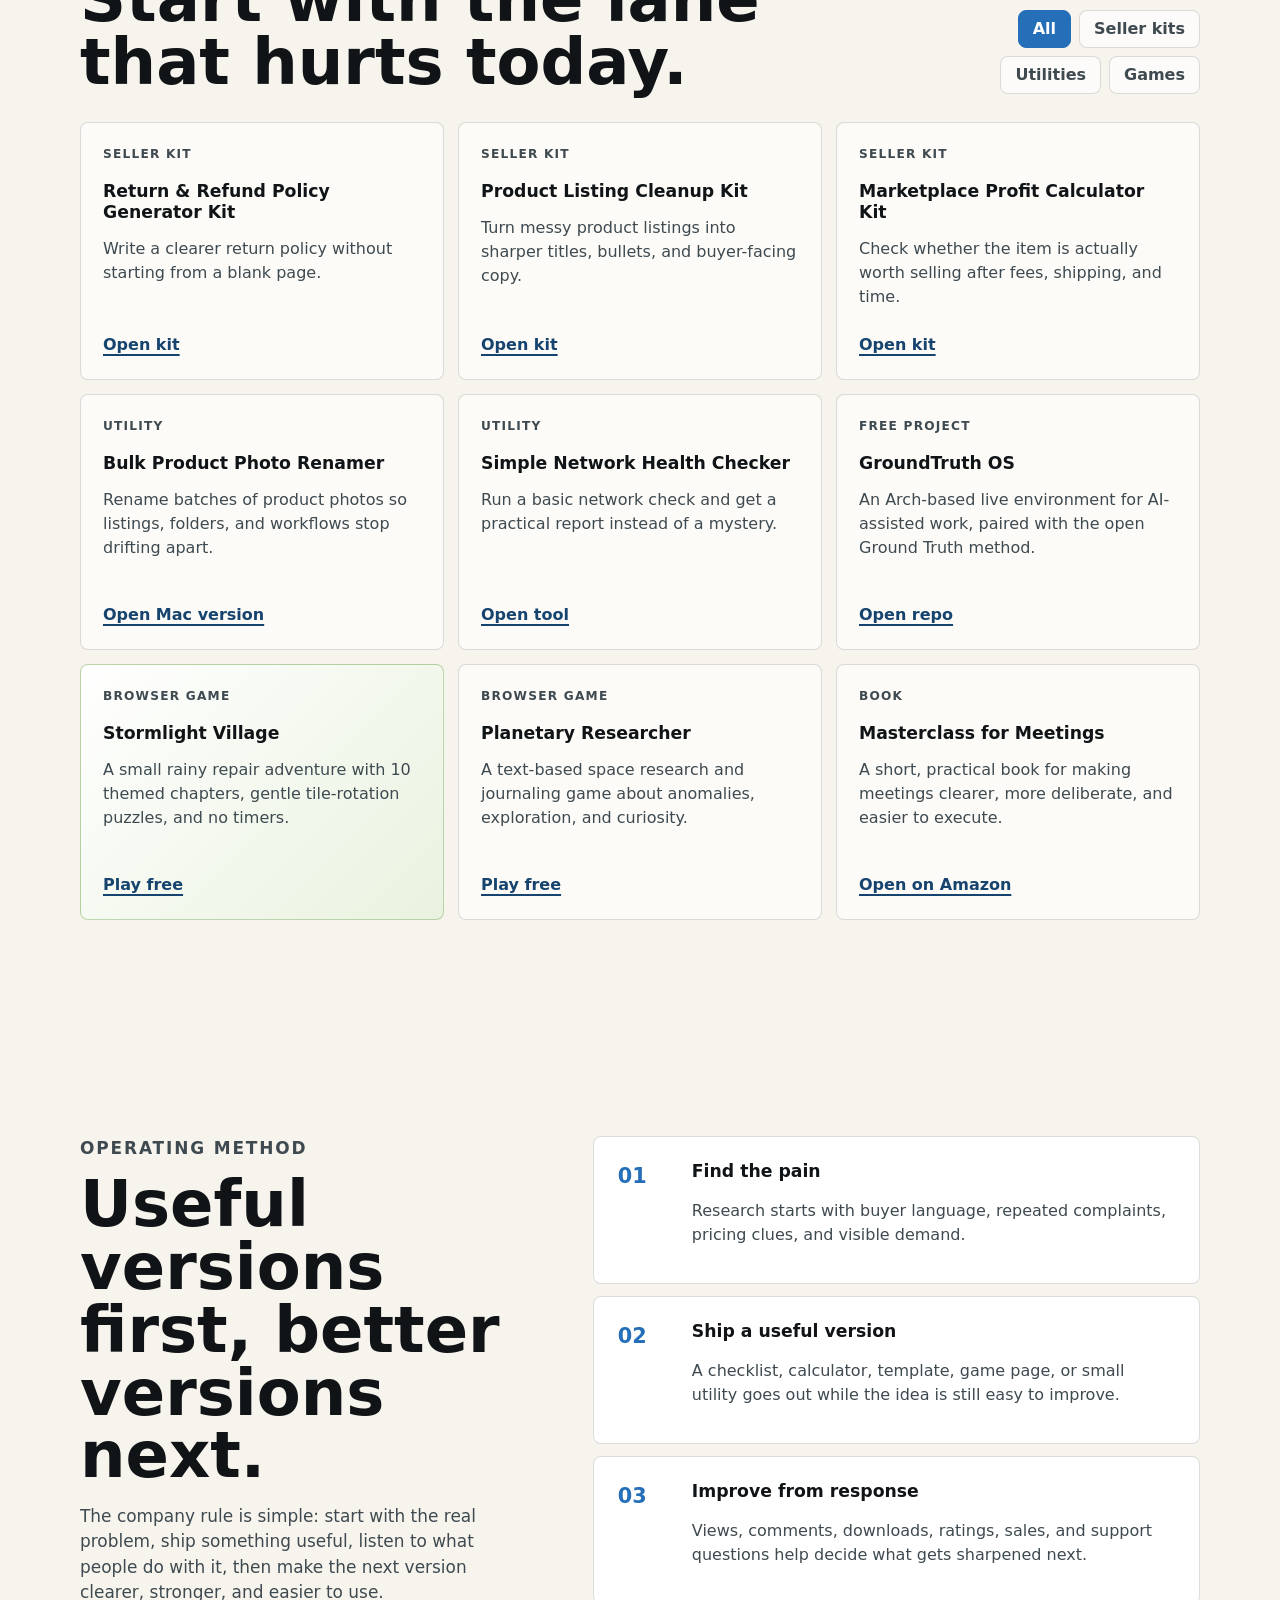
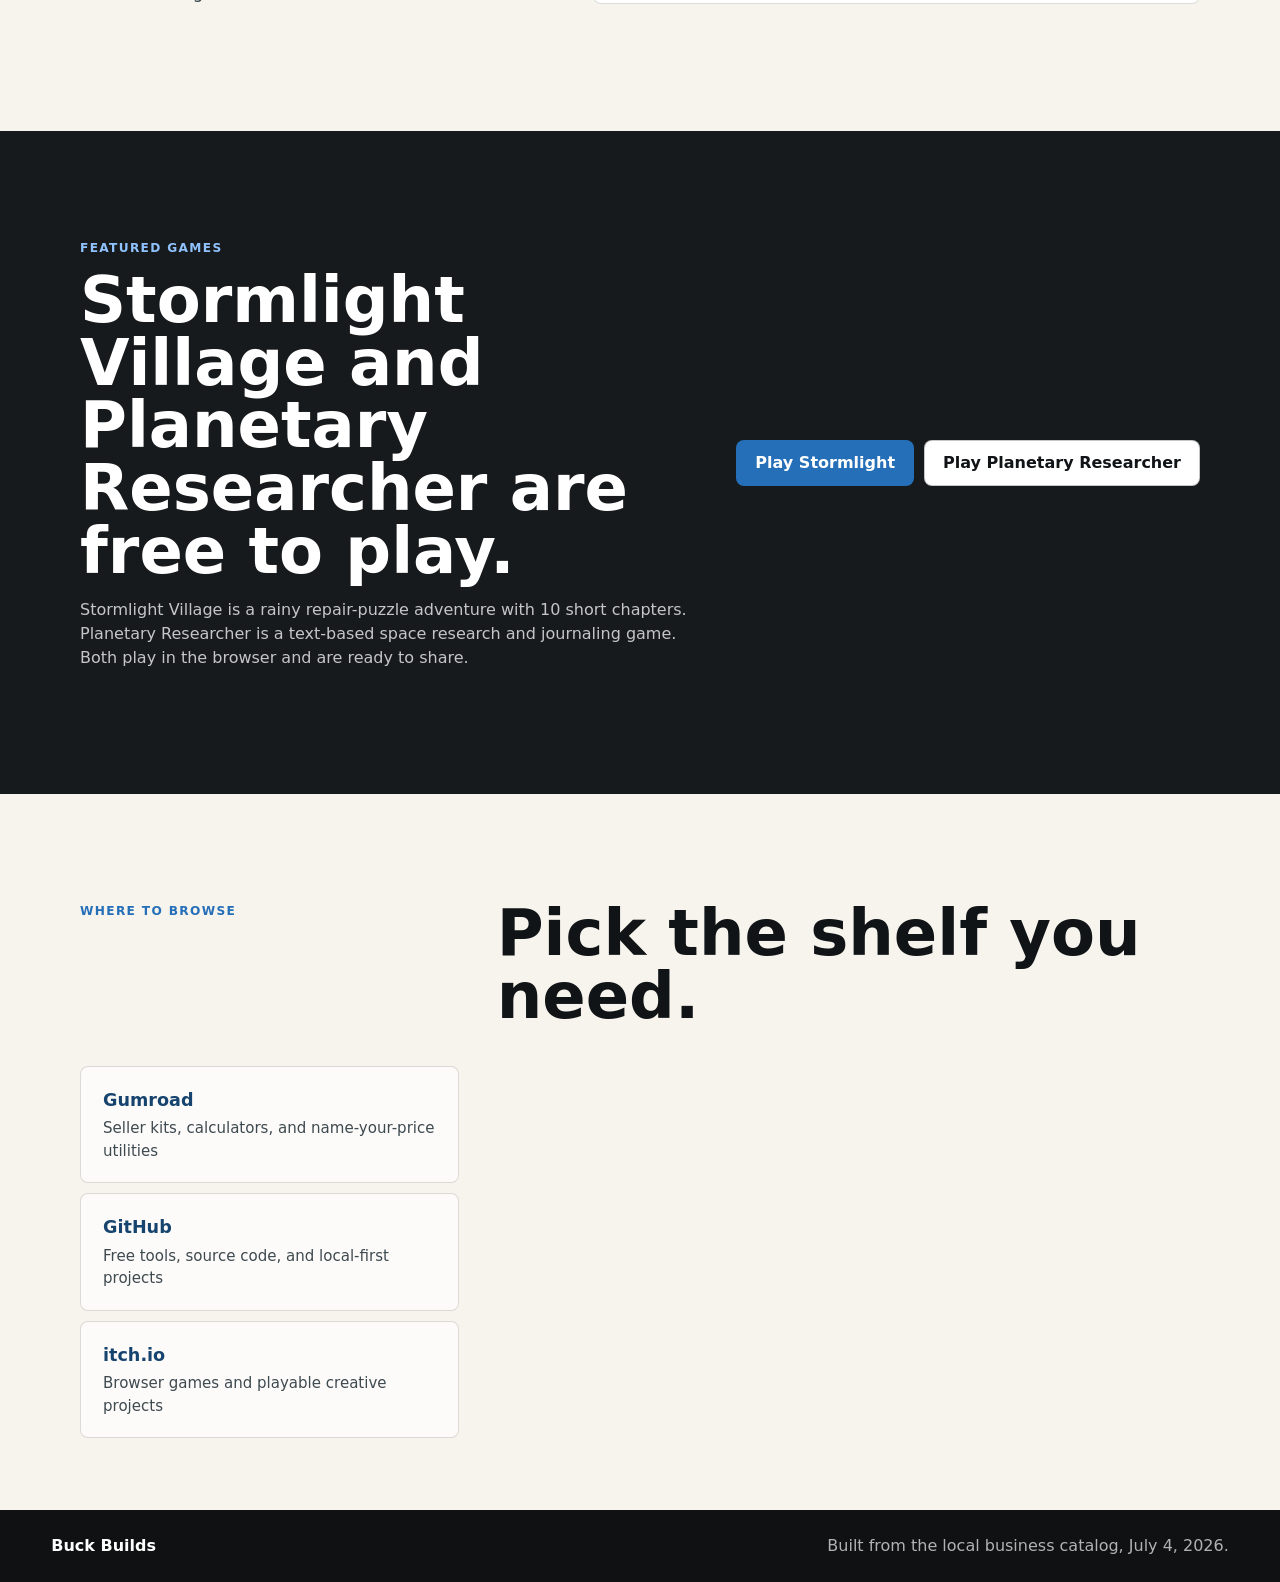
==== commit 559fc308: "Add category landing pages" ====
--- a/index.html
+++ b/index.html
@@ -15,9 +15,10 @@
       <span>Buck Builds</span>
     </a>
     <nav class="nav-links" aria-label="Site sections">
-      <a href="#products">Products</a>
-      <a href="#method">Method</a>
-      <a href="#spotlight">Spotlight</a>
+      <a href="seller-kits.html">Seller Kits</a>
+      <a href="utilities.html">Utilities</a>
+      <a href="games.html">Games</a>
+      <a href="local-first-systems.html">Local-First</a>
     </nav>
   </header>
 
@@ -56,22 +57,26 @@
         <h2>Useful first, fancy later.</h2>
       </div>
       <div class="intro-grid">
-        <article>
+        <a class="intro-card" href="seller-kits.html">
           <h3>Seller kits</h3>
           <p>Templates, calculators, and checklists for small sellers who need clearer listings, pricing, refunds, shipping, and customer replies.</p>
-        </article>
-        <article>
+          <span>Open seller kits</span>
+        </a>
+        <a class="intro-card" href="utilities.html">
           <h3>Free utilities</h3>
           <p>Small tools on GitHub and Gumroad for renaming product photos, checking networks, cleaning storage, and removing boring repeat work.</p>
-        </article>
-        <article>
+          <span>Open utilities</span>
+        </a>
+        <a class="intro-card" href="games.html">
           <h3>Games</h3>
           <p>Browser-playable projects like Stormlight Village and Planetary Researcher, built to be easy to open, try, and share.</p>
-        </article>
-        <article>
+          <span>Open games</span>
+        </a>
+        <a class="intro-card" href="local-first-systems.html">
           <h3>Local-first systems</h3>
           <p>Business workflows are designed around local files, simple dashboards, and human-readable records before bigger platforms get involved.</p>
-        </article>
+          <span>Open local-first systems</span>
+        </a>
       </div>
     </section>
 
--- a/assets/styles.css
+++ b/assets/styles.css
@@ -288,7 +288,7 @@
   gap: 14px;
 }
 
-.intro-grid article,
+.intro-card,
 .product-card {
   min-width: 0;
   border: 1px solid var(--line);
@@ -296,8 +296,30 @@
   background: rgba(255, 255, 255, 0.62);
 }
 
-.intro-grid article {
+.intro-card {
+  display: flex;
+  flex-direction: column;
+  min-height: 222px;
   padding: 22px;
+  color: inherit;
+  text-decoration: none;
+  transition: transform 160ms ease, border-color 160ms ease, background 160ms ease, box-shadow 160ms ease;
+}
+
+.intro-card:hover {
+  transform: translateY(-2px);
+  border-color: rgba(37, 111, 184, 0.44);
+  background: rgba(255, 255, 255, 0.84);
+  box-shadow: 0 14px 36px rgba(16, 20, 23, 0.10);
+}
+
+.intro-card span {
+  margin-top: auto;
+  color: var(--blue-deep);
+  font-weight: 850;
+  text-decoration: underline;
+  text-decoration-thickness: 2px;
+  text-underline-offset: 4px;
 }
 
 .intro-grid p,
@@ -339,6 +361,10 @@
   grid-template-columns: repeat(3, minmax(0, 1fr));
 }
 
+.product-grid.two-up {
+  grid-template-columns: repeat(2, minmax(0, 1fr));
+}
+
 .product-card {
   display: flex;
   flex-direction: column;
@@ -509,6 +535,51 @@
   font-weight: 850;
 }
 
+.site-footer a {
+  color: rgba(255, 255, 255, 0.78);
+  font-weight: 750;
+  text-decoration-thickness: 2px;
+  text-underline-offset: 4px;
+}
+
+.subpage-header {
+  position: sticky;
+  color: #ffffff;
+  background: rgba(15, 17, 18, 0.94);
+  backdrop-filter: blur(12px);
+}
+
+.page-main {
+  background: var(--paper);
+}
+
+.detail-hero {
+  width: min(1120px, calc(100% - 32px));
+  margin: 0 auto;
+  padding: clamp(76px, 12vw, 132px) 0 clamp(48px, 8vw, 84px);
+}
+
+.detail-hero h1 {
+  max-width: 820px;
+  color: var(--ink);
+  font-size: clamp(3rem, 7.2vw, 6.5rem);
+}
+
+.detail-hero p:not(.eyebrow) {
+  max-width: 740px;
+  margin: 24px 0 30px;
+  color: var(--ink-soft);
+  font-size: clamp(1.05rem, 2vw, 1.28rem);
+}
+
+.page-section {
+  padding-top: 20px;
+}
+
+.standalone-steps {
+  grid-template-columns: repeat(3, minmax(0, 1fr));
+}
+
 @media (max-width: 980px) {
   .hero-inner {
     translate: 0 0;
@@ -520,6 +591,10 @@
 
   .product-grid {
     grid-template-columns: repeat(2, minmax(0, 1fr));
+  }
+
+  .standalone-steps {
+    grid-template-columns: 1fr;
   }
 
   .method,
@@ -574,7 +649,8 @@
 
   .signal-strip,
   .intro-grid,
-  .product-grid {
+  .product-grid,
+  .product-grid.two-up {
     grid-template-columns: 1fr;
   }
 
@@ -614,7 +690,15 @@
     transition: none;
   }
 
+  .intro-card {
+    transition: none;
+  }
+
   .button:hover {
     transform: none;
   }
-}
+
+  .intro-card:hover {
+    transform: none;
+  }
+}
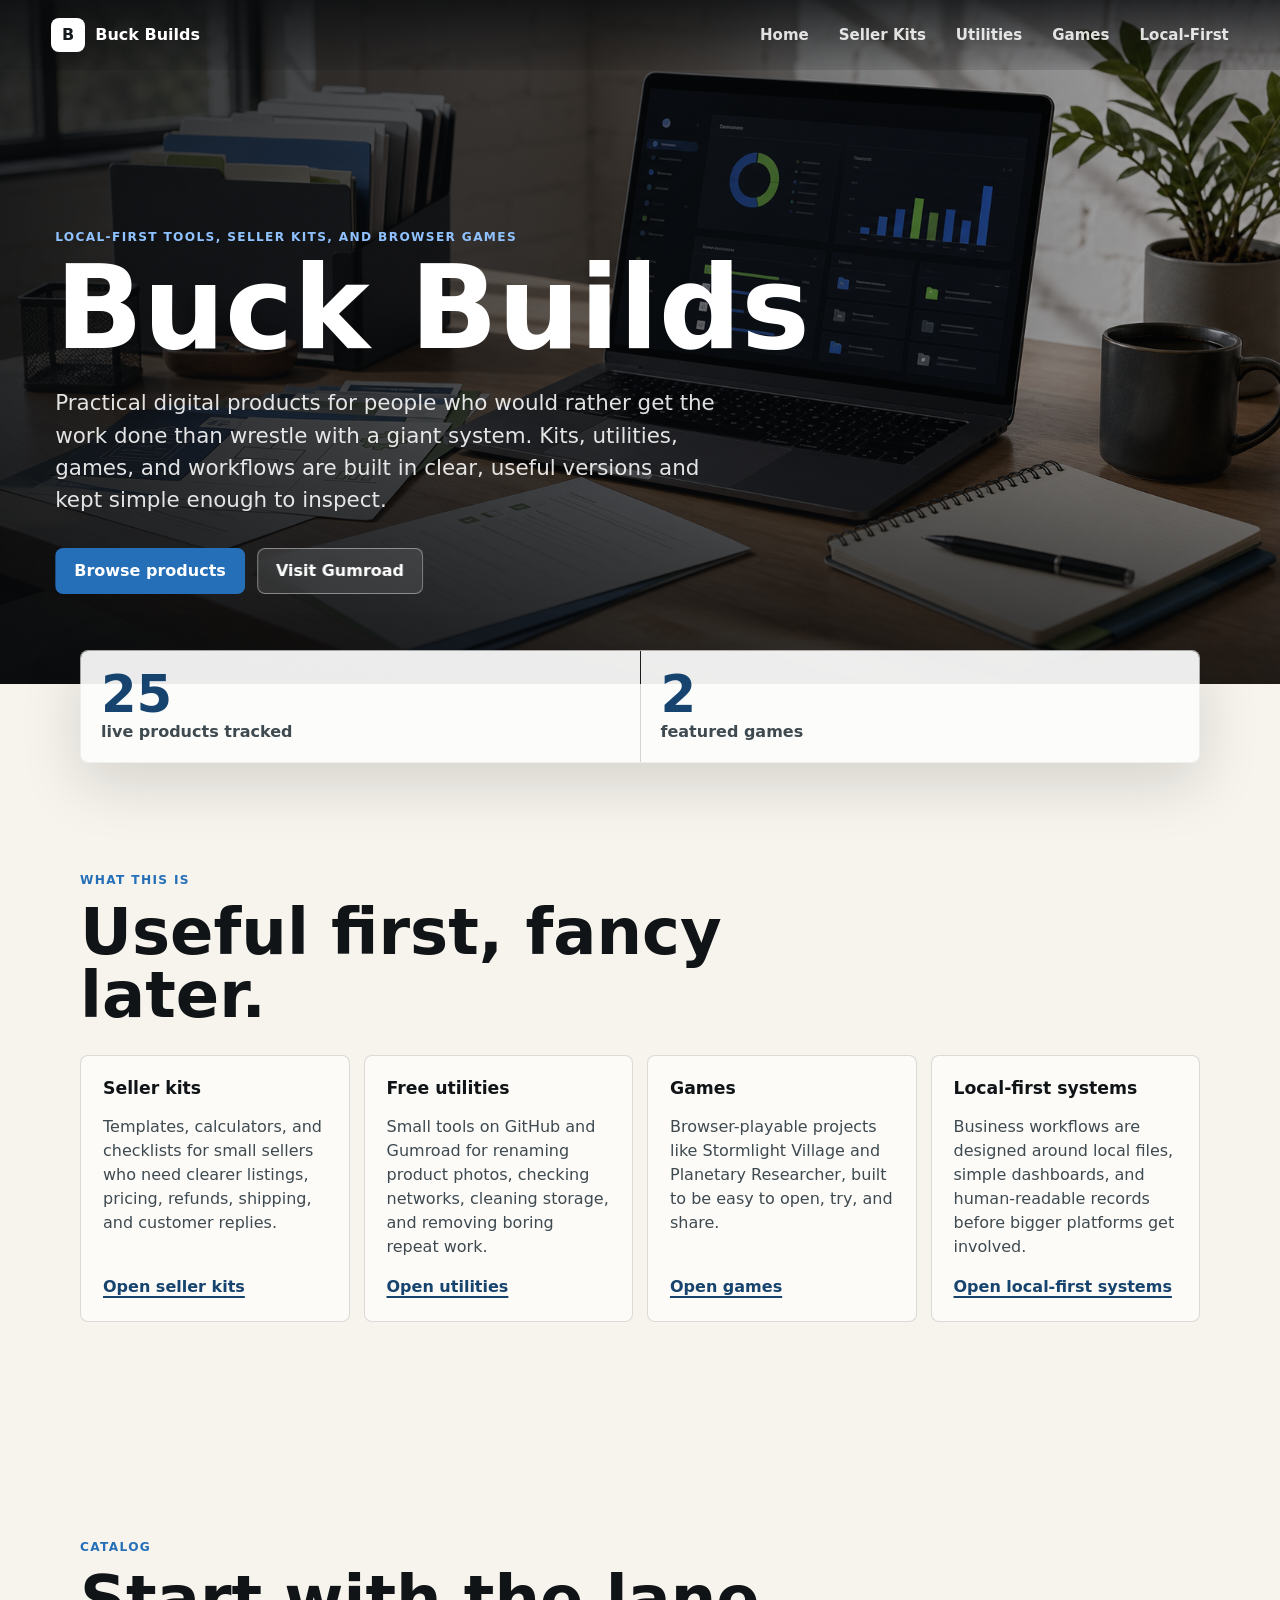
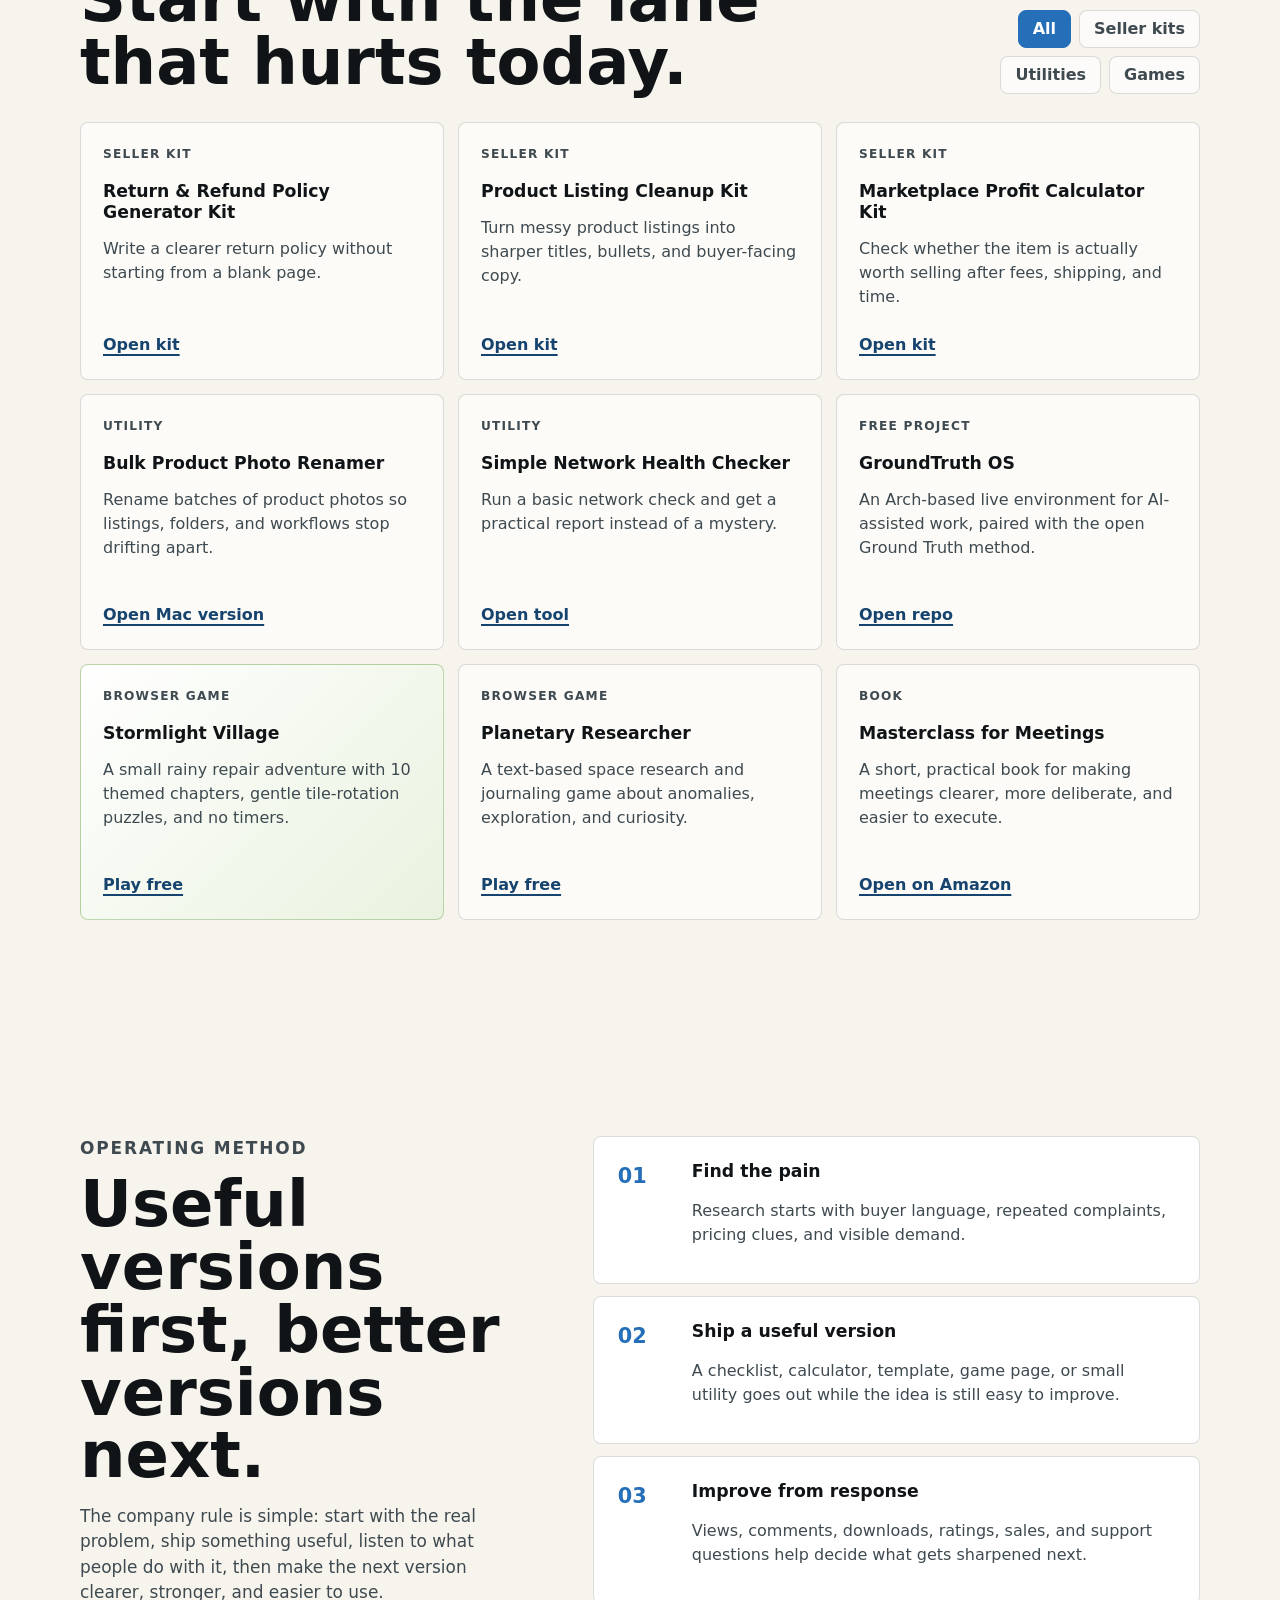
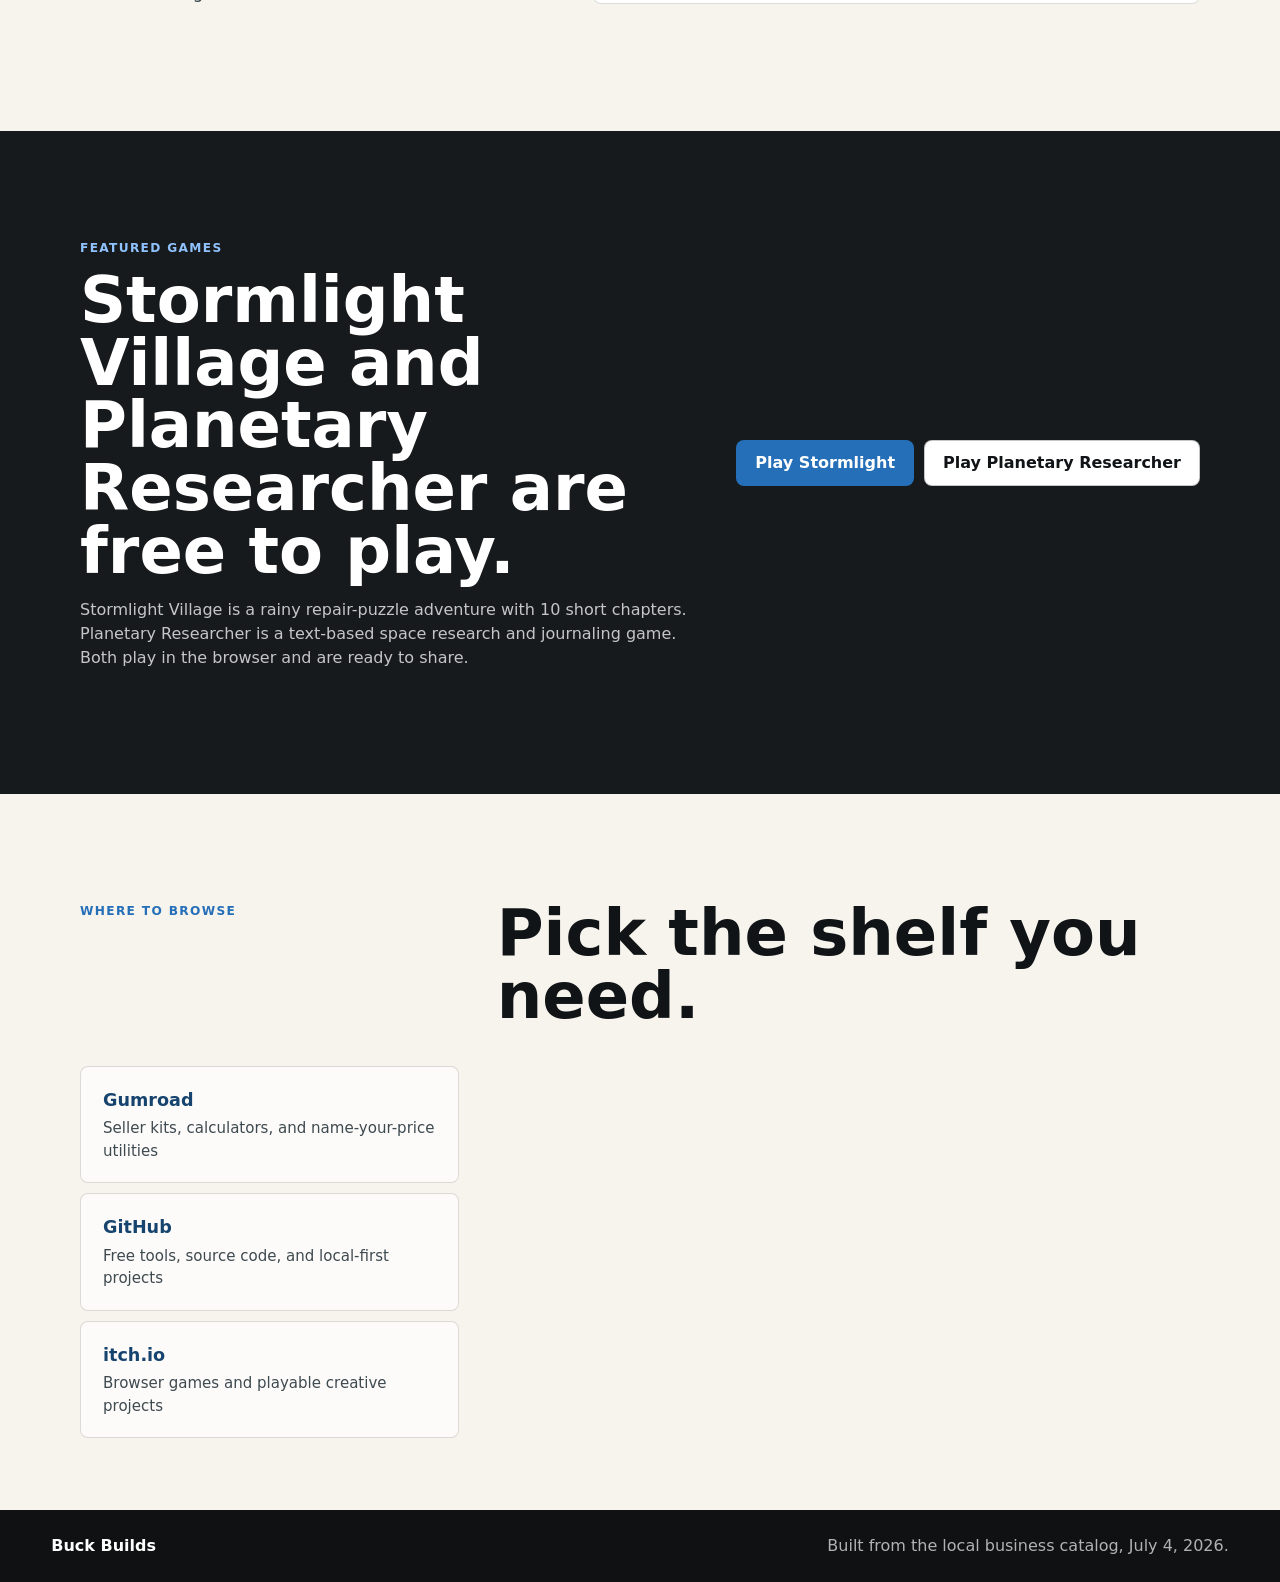
==== commit 9f494b3a: "Move home link into top navigation" ====
--- a/index.html
+++ b/index.html
@@ -15,6 +15,7 @@
       <span>Buck Builds</span>
     </a>
     <nav class="nav-links" aria-label="Site sections">
+      <a href="index.html#top">Home</a>
       <a href="seller-kits.html">Seller Kits</a>
       <a href="utilities.html">Utilities</a>
       <a href="games.html">Games</a>
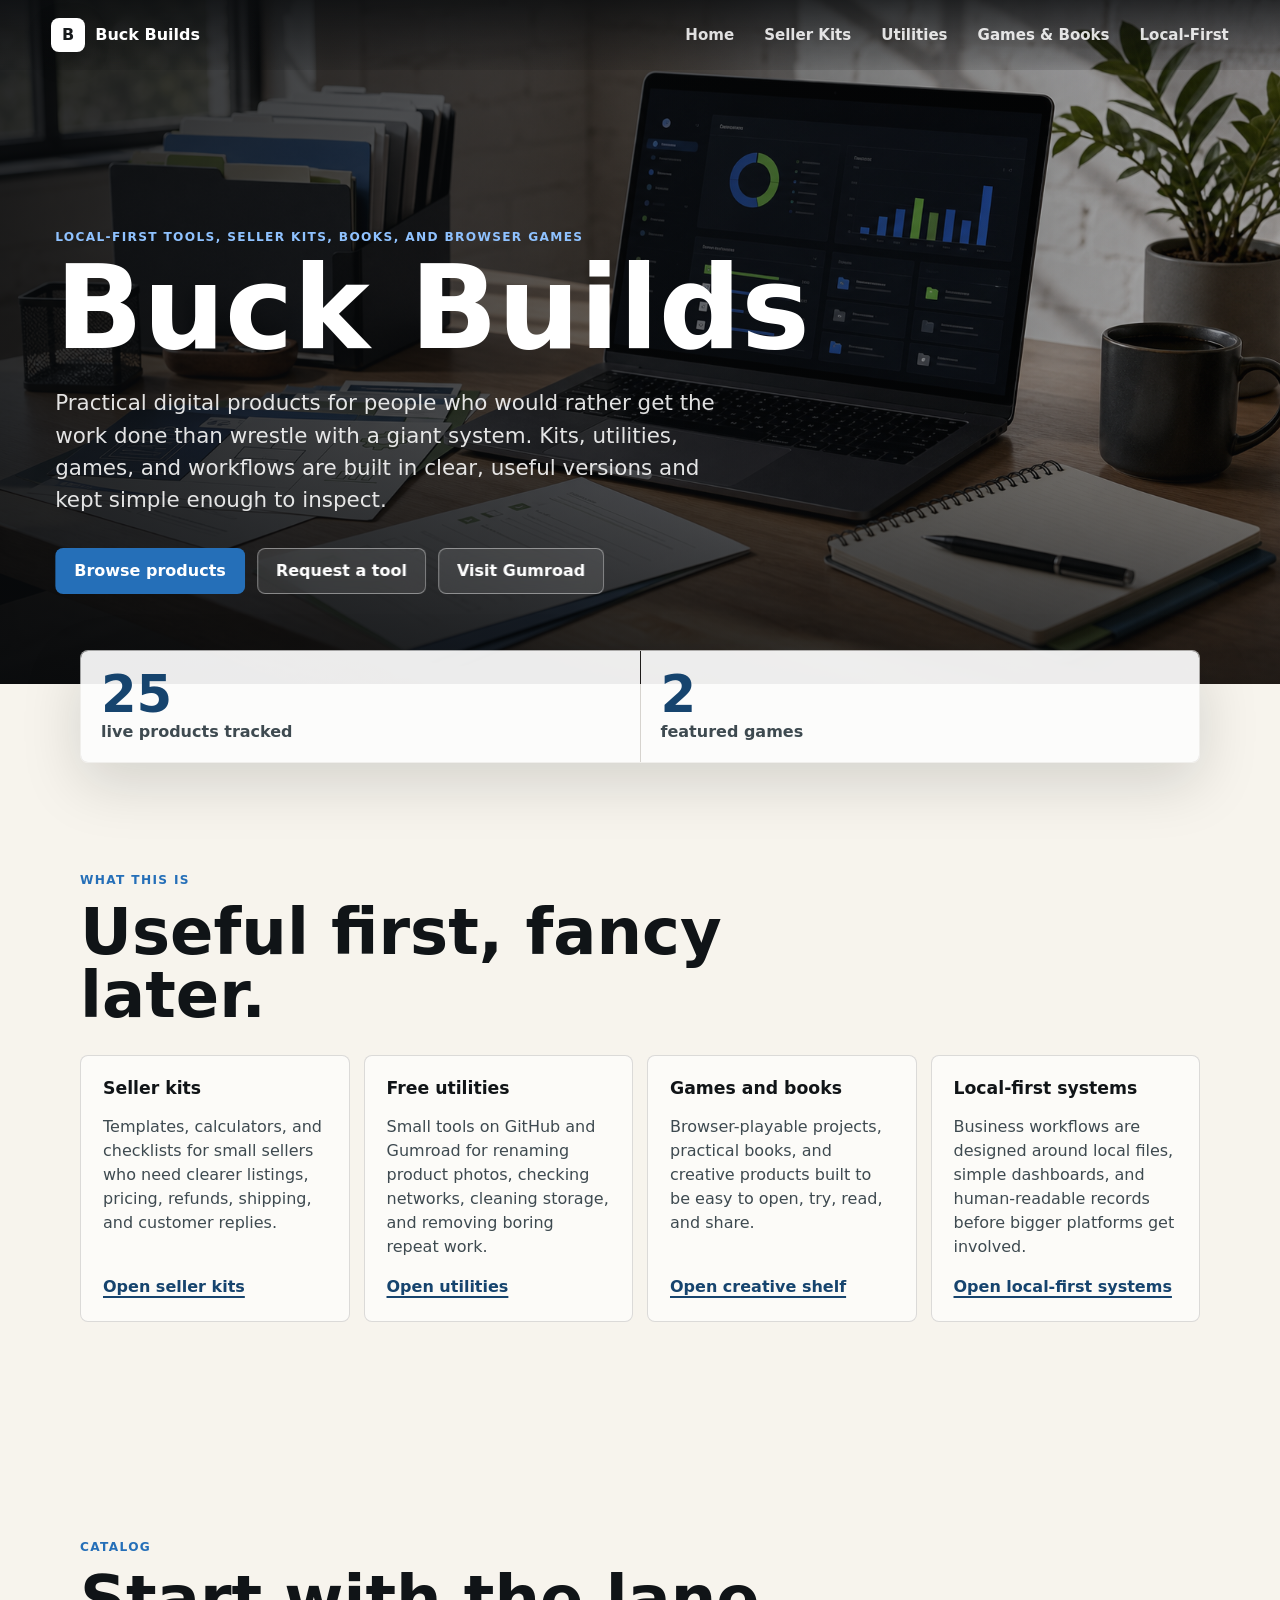
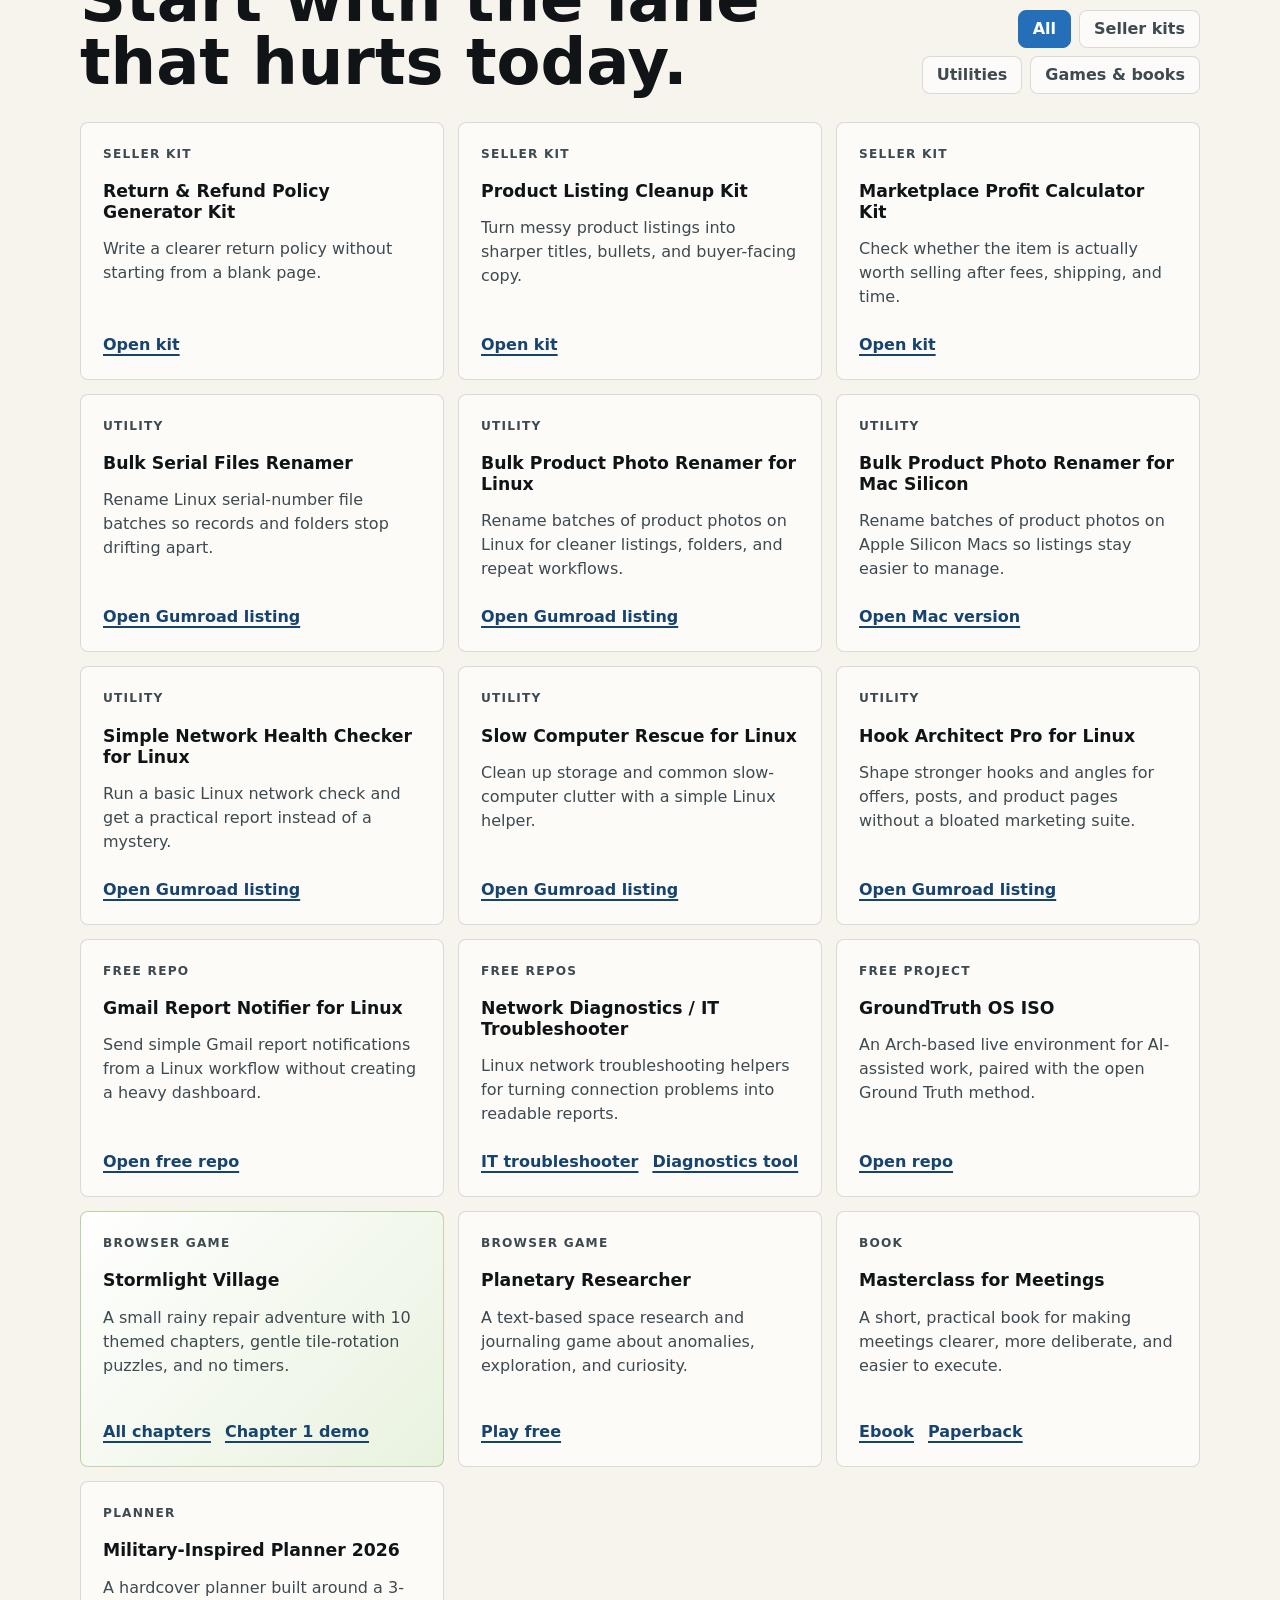
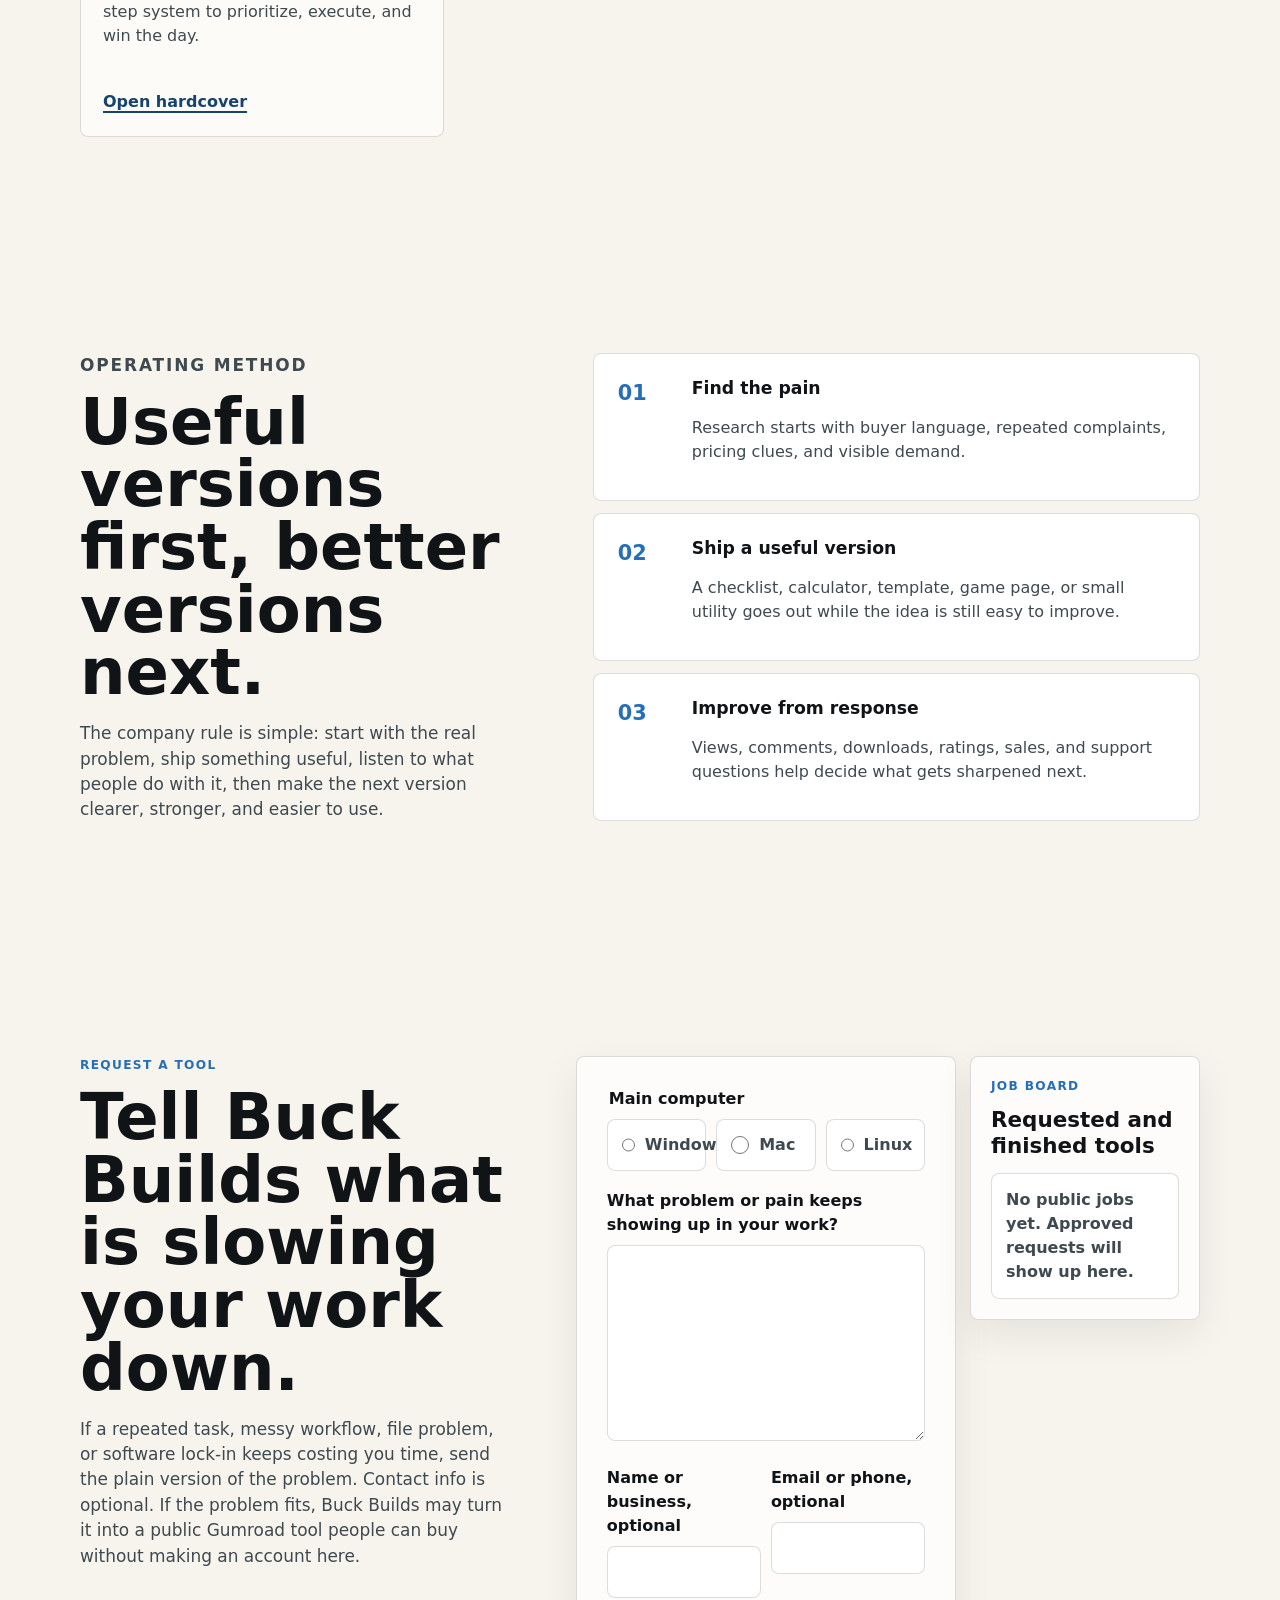
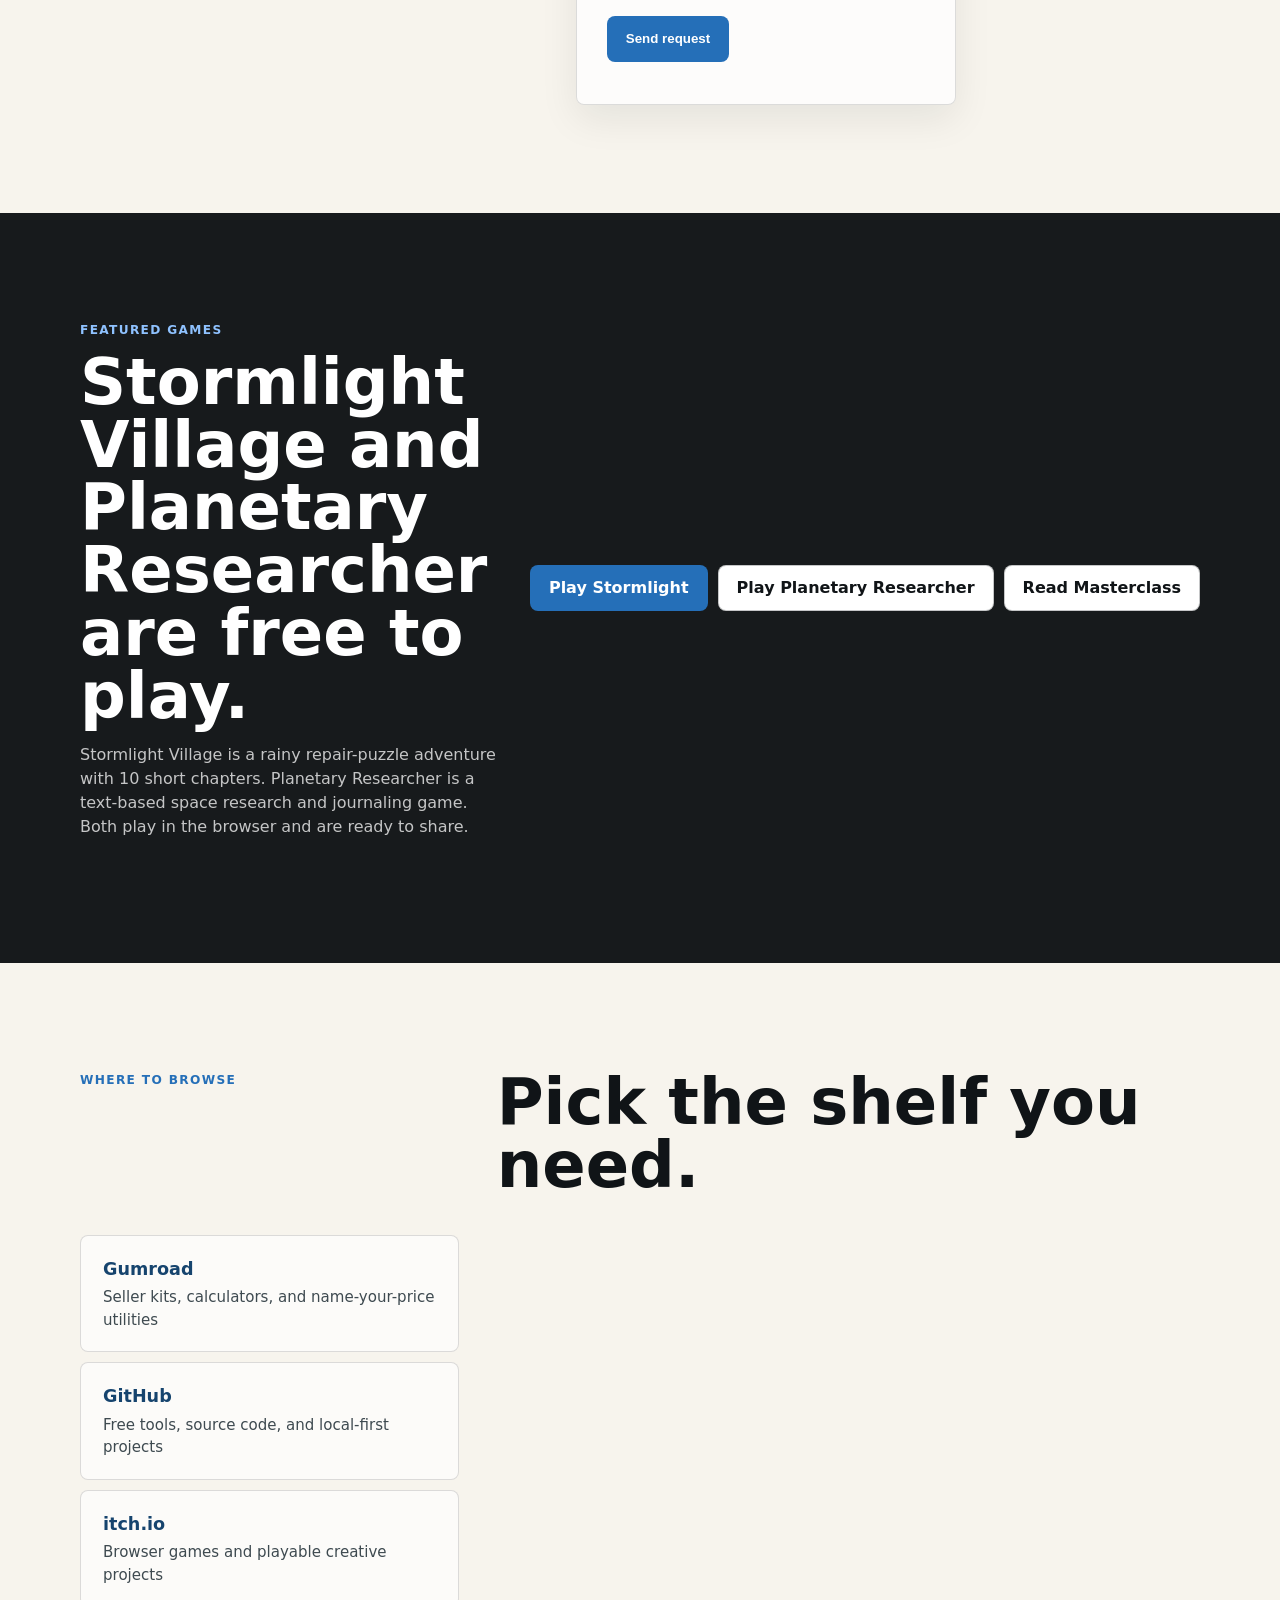
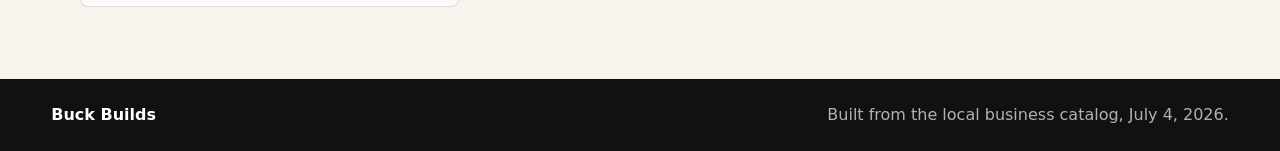
==== commit c03bd53a: "Update public catalog and request board" ====
--- a/index.html
+++ b/index.html
@@ -3,7 +3,7 @@
 <head>
   <meta charset="UTF-8">
   <meta name="viewport" content="width=device-width, initial-scale=1.0">
-  <meta name="description" content="Buck Builds makes practical seller kits, utility tools, browser games, and local-first workflows.">
+  <meta name="description" content="Buck Builds makes practical seller kits, utility tools, books, browser games, and local-first workflows.">
   <title>Buck Builds | Practical Tools, Kits, and Games</title>
   <link rel="icon" href="assets/favicon.svg" type="image/svg+xml">
   <link rel="stylesheet" href="assets/styles.css">
@@ -18,7 +18,7 @@
       <a href="index.html#top">Home</a>
       <a href="seller-kits.html">Seller Kits</a>
       <a href="utilities.html">Utilities</a>
-      <a href="games.html">Games</a>
+      <a href="games.html">Games &amp; Books</a>
       <a href="local-first-systems.html">Local-First</a>
     </nav>
   </header>
@@ -28,7 +28,7 @@
       <div class="hero-bg" aria-hidden="true"></div>
       <div class="hero-scrim" aria-hidden="true"></div>
       <div class="hero-inner">
-        <p class="eyebrow">Local-first tools, seller kits, and browser games</p>
+        <p class="eyebrow">Local-first tools, seller kits, books, and browser games</p>
         <h1>Buck Builds</h1>
         <p class="hero-copy">
           Practical digital products for people who would rather get the work done than wrestle with a giant system.
@@ -36,6 +36,7 @@
         </p>
         <div class="hero-actions" aria-label="Primary links">
           <a class="button primary" href="#products">Browse products</a>
+          <a class="button secondary" href="#request">Request a tool</a>
           <a class="button secondary" href="https://rinerchris.gumroad.com/" target="_blank" rel="noreferrer">Visit Gumroad</a>
         </div>
       </div>
@@ -69,9 +70,9 @@
           <span>Open utilities</span>
         </a>
         <a class="intro-card" href="games.html">
-          <h3>Games</h3>
-          <p>Browser-playable projects like Stormlight Village and Planetary Researcher, built to be easy to open, try, and share.</p>
-          <span>Open games</span>
+          <h3>Games and books</h3>
+          <p>Browser-playable projects, practical books, and creative products built to be easy to open, try, read, and share.</p>
+          <span>Open creative shelf</span>
         </a>
         <a class="intro-card" href="local-first-systems.html">
           <h3>Local-first systems</h3>
@@ -91,7 +92,7 @@
           <button class="tab active" type="button" data-filter="all" role="tab" aria-selected="true">All</button>
           <button class="tab" type="button" data-filter="kits" role="tab" aria-selected="false">Seller kits</button>
           <button class="tab" type="button" data-filter="tools" role="tab" aria-selected="false">Utilities</button>
-          <button class="tab" type="button" data-filter="creative" role="tab" aria-selected="false">Games</button>
+          <button class="tab" type="button" data-filter="creative" role="tab" aria-selected="false">Games &amp; books</button>
         </div>
       </div>
 
@@ -119,21 +120,66 @@
 
         <article class="product-card" data-category="tools">
           <p class="product-type">Utility</p>
-          <h3>Bulk Product Photo Renamer</h3>
-          <p>Rename batches of product photos so listings, folders, and workflows stop drifting apart.</p>
+          <h3>Bulk Serial Files Renamer</h3>
+          <p>Rename Linux serial-number file batches so records and folders stop drifting apart.</p>
+          <a href="https://rinerchris.gumroad.com/l/pnoflr" target="_blank" rel="noreferrer">Open Gumroad listing</a>
+        </article>
+
+        <article class="product-card" data-category="tools">
+          <p class="product-type">Utility</p>
+          <h3>Bulk Product Photo Renamer for Linux</h3>
+          <p>Rename batches of product photos on Linux for cleaner listings, folders, and repeat workflows.</p>
+          <a href="https://rinerchris.gumroad.com/l/vckpn" target="_blank" rel="noreferrer">Open Gumroad listing</a>
+        </article>
+
+        <article class="product-card" data-category="tools">
+          <p class="product-type">Utility</p>
+          <h3>Bulk Product Photo Renamer for Mac Silicon</h3>
+          <p>Rename batches of product photos on Apple Silicon Macs so listings stay easier to manage.</p>
           <a href="https://rinerchris.gumroad.com/l/tkfwr" target="_blank" rel="noreferrer">Open Mac version</a>
         </article>
 
         <article class="product-card" data-category="tools">
           <p class="product-type">Utility</p>
-          <h3>Simple Network Health Checker</h3>
-          <p>Run a basic network check and get a practical report instead of a mystery.</p>
-          <a href="https://rinerchris.gumroad.com/l/xspuun" target="_blank" rel="noreferrer">Open tool</a>
+          <h3>Simple Network Health Checker for Linux</h3>
+          <p>Run a basic Linux network check and get a practical report instead of a mystery.</p>
+          <a href="https://rinerchris.gumroad.com/l/xspuun" target="_blank" rel="noreferrer">Open Gumroad listing</a>
+        </article>
+
+        <article class="product-card" data-category="tools">
+          <p class="product-type">Utility</p>
+          <h3>Slow Computer Rescue for Linux</h3>
+          <p>Clean up storage and common slow-computer clutter with a simple Linux helper.</p>
+          <a href="https://rinerchris.gumroad.com/l/gjxzg" target="_blank" rel="noreferrer">Open Gumroad listing</a>
+        </article>
+
+        <article class="product-card" data-category="tools">
+          <p class="product-type">Utility</p>
+          <h3>Hook Architect Pro for Linux</h3>
+          <p>Shape stronger hooks and angles for offers, posts, and product pages without a bloated marketing suite.</p>
+          <a href="https://rinerchris.gumroad.com/l/ruxir" target="_blank" rel="noreferrer">Open Gumroad listing</a>
+        </article>
+
+        <article class="product-card" data-category="tools">
+          <p class="product-type">Free repo</p>
+          <h3>Gmail Report Notifier for Linux</h3>
+          <p>Send simple Gmail report notifications from a Linux workflow without creating a heavy dashboard.</p>
+          <a href="https://github.com/buckbuilds/gmail-email-report-notifier-linux" target="_blank" rel="noreferrer">Open free repo</a>
+        </article>
+
+        <article class="product-card" data-category="tools">
+          <p class="product-type">Free repos</p>
+          <h3>Network Diagnostics / IT Troubleshooter</h3>
+          <p>Linux network troubleshooting helpers for turning connection problems into readable reports.</p>
+          <div class="card-links">
+            <a href="https://github.com/buckbuilds/network-it-troubleshooter-linux" target="_blank" rel="noreferrer">IT troubleshooter</a>
+            <a href="https://github.com/buckbuilds/network-diagnostics-report-tool-linux" target="_blank" rel="noreferrer">Diagnostics tool</a>
+          </div>
         </article>
 
         <article class="product-card" data-category="tools">
           <p class="product-type">Free project</p>
-          <h3>GroundTruth OS</h3>
+          <h3>GroundTruth OS ISO</h3>
           <p>An Arch-based live environment for AI-assisted work, paired with the open Ground Truth method.</p>
           <a href="https://github.com/buckbuilds/Ascended-Barron-Groundtruth-OS" target="_blank" rel="noreferrer">Open repo</a>
         </article>
@@ -142,7 +188,10 @@
           <p class="product-type">Browser game</p>
           <h3>Stormlight Village</h3>
           <p>A small rainy repair adventure with 10 themed chapters, gentle tile-rotation puzzles, and no timers.</p>
-          <a href="https://buckbuilds.itch.io/stormlight-village-all-chapters" target="_blank" rel="noreferrer">Play free</a>
+          <div class="card-links">
+            <a href="https://buckbuilds.itch.io/stormlight-village-all-chapters" target="_blank" rel="noreferrer">All chapters</a>
+            <a href="https://buckbuilds.itch.io/stormlight-village-chapter-1" target="_blank" rel="noreferrer">Chapter 1 demo</a>
+          </div>
         </article>
 
         <article class="product-card" data-category="creative">
@@ -156,7 +205,17 @@
           <p class="product-type">Book</p>
           <h3>Masterclass for Meetings</h3>
           <p>A short, practical book for making meetings clearer, more deliberate, and easier to execute.</p>
-          <a href="https://www.amazon.com/dp/B0GSM4CGDJ" target="_blank" rel="noreferrer">Open on Amazon</a>
+          <div class="card-links">
+            <a href="https://www.amazon.com/dp/B0GSM4CGDJ" target="_blank" rel="noreferrer">Ebook</a>
+            <a href="https://www.amazon.com/dp/B0GSMS6SQR" target="_blank" rel="noreferrer">Paperback</a>
+          </div>
+        </article>
+
+        <article class="product-card" data-category="creative">
+          <p class="product-type">Planner</p>
+          <h3>Military-Inspired Planner 2026</h3>
+          <p>A hardcover planner built around a 3-step system to prioritize, execute, and win the day.</p>
+          <a href="https://www.amazon.com/dp/B0GSMP9N6B" target="_blank" rel="noreferrer">Open hardcover</a>
         </article>
       </div>
     </section>
@@ -189,6 +248,76 @@
       </ol>
     </section>
 
+    <section class="request-intake band" id="request">
+      <div class="request-copy">
+        <p class="eyebrow">Request a tool</p>
+        <h2>Tell Buck Builds what is slowing your work down.</h2>
+        <p>
+          If a repeated task, messy workflow, file problem, or software lock-in keeps costing you time,
+          send the plain version of the problem. Contact info is optional. If the problem fits, Buck Builds may
+          turn it into a public Gumroad tool people can buy without making an account here.
+        </p>
+      </div>
+
+      <div class="request-workspace">
+        <form class="request-form" data-request-form data-endpoint="" data-mailto="" novalidate>
+          <fieldset>
+            <legend>Main computer</legend>
+            <div class="choice-grid">
+              <label class="choice-tile">
+                <input type="radio" name="platform" value="windows" required>
+                <span>Windows</span>
+              </label>
+              <label class="choice-tile">
+                <input type="radio" name="platform" value="macos" required>
+                <span>Mac</span>
+              </label>
+              <label class="choice-tile">
+                <input type="radio" name="platform" value="linux" required>
+                <span>Linux</span>
+              </label>
+            </div>
+          </fieldset>
+
+          <label class="field">
+            <span>What problem or pain keeps showing up in your work?</span>
+            <textarea name="problem" rows="7" minlength="20" maxlength="5000" required></textarea>
+          </label>
+
+          <div class="form-grid">
+            <label class="field">
+              <span>Name or business, optional</span>
+              <input type="text" name="contact_name" autocomplete="name" maxlength="120">
+            </label>
+            <label class="field">
+              <span>Email or phone, optional</span>
+              <input type="text" name="contact_method" autocomplete="email" maxlength="160">
+            </label>
+          </div>
+
+          <label class="honeypot" aria-hidden="true">
+            <span>Company website</span>
+            <input type="text" name="company_site" tabindex="-1" autocomplete="off">
+          </label>
+
+          <div class="form-actions">
+            <button class="button primary" type="submit">Send request</button>
+            <p class="form-status" data-request-status role="status" aria-live="polite"></p>
+          </div>
+        </form>
+
+        <aside class="job-board" aria-label="Requested tools board">
+          <div class="job-board-head">
+            <p class="eyebrow">Job board</p>
+            <h3>Requested and finished tools</h3>
+          </div>
+          <div class="job-list" data-job-board data-board-src="assets/request-board.json">
+            <p class="job-empty">Loading jobs...</p>
+          </div>
+        </aside>
+      </div>
+    </section>
+
     <section class="spotlight band" id="spotlight">
       <div class="spotlight-panel">
         <div>
@@ -202,6 +331,7 @@
         <div class="spotlight-actions">
           <a class="button primary" href="https://buckbuilds.itch.io/stormlight-village-all-chapters" target="_blank" rel="noreferrer">Play Stormlight</a>
           <a class="button secondary dark" href="https://buckbuilds.itch.io/planetary-researcher" target="_blank" rel="noreferrer">Play Planetary Researcher</a>
+          <a class="button secondary dark" href="https://www.amazon.com/dp/B0GSM4CGDJ" target="_blank" rel="noreferrer">Read Masterclass</a>
         </div>
       </div>
     </section>
--- a/assets/styles.css
+++ b/assets/styles.css
@@ -394,12 +394,22 @@
   margin: 14px 0 24px;
 }
 
+.product-card > a,
+.card-links {
+  margin-top: auto;
+}
+
 .product-card a {
-  margin-top: auto;
   color: var(--blue-deep);
   font-weight: 850;
   text-decoration-thickness: 2px;
   text-underline-offset: 4px;
+}
+
+.card-links {
+  display: flex;
+  flex-wrap: wrap;
+  gap: 8px 14px;
 }
 
 .method {
@@ -447,6 +457,222 @@
 
 .steps p {
   margin: 0;
+}
+
+.request-intake {
+  display: grid;
+  grid-template-columns: minmax(0, 0.82fr) minmax(0, 1.18fr);
+  gap: clamp(24px, 5vw, 62px);
+  align-items: start;
+}
+
+.request-copy {
+  position: sticky;
+  top: 104px;
+}
+
+.request-copy p:not(.eyebrow) {
+  max-width: 520px;
+  color: var(--ink-soft);
+  font-size: 1.06rem;
+}
+
+.request-workspace {
+  display: grid;
+  grid-template-columns: minmax(0, 1fr) minmax(230px, 0.58fr);
+  gap: 14px;
+  align-items: start;
+}
+
+.request-form {
+  display: grid;
+  gap: 18px;
+  padding: clamp(20px, 4vw, 30px);
+  border: 1px solid var(--line);
+  border-radius: 8px;
+  background: rgba(255, 255, 255, 0.74);
+  box-shadow: 0 14px 38px rgba(16, 20, 23, 0.08);
+}
+
+.request-form fieldset {
+  min-width: 0;
+  margin: 0;
+  padding: 0;
+  border: 0;
+}
+
+.request-form legend,
+.field span {
+  display: block;
+  margin-bottom: 8px;
+  color: var(--ink);
+  font-weight: 850;
+}
+
+.choice-grid,
+.form-grid {
+  display: grid;
+  gap: 10px;
+}
+
+.choice-grid {
+  grid-template-columns: repeat(3, minmax(0, 1fr));
+}
+
+.choice-tile {
+  display: flex;
+  align-items: center;
+  gap: 10px;
+  min-height: 52px;
+  padding: 0 14px;
+  border: 1px solid var(--line);
+  border-radius: 8px;
+  color: var(--ink-soft);
+  background: var(--surface);
+  font-weight: 850;
+  cursor: pointer;
+}
+
+.choice-tile:has(input:checked) {
+  color: #ffffff;
+  border-color: var(--blue);
+  background: var(--blue);
+}
+
+.choice-tile input {
+  width: 18px;
+  height: 18px;
+  margin: 0;
+  accent-color: var(--blue-deep);
+}
+
+.field input,
+.field textarea {
+  width: 100%;
+  min-width: 0;
+  border: 1px solid var(--line);
+  border-radius: 8px;
+  padding: 13px 14px;
+  color: var(--ink);
+  background: #ffffff;
+  font: inherit;
+}
+
+.field textarea {
+  resize: vertical;
+}
+
+.field input:focus,
+.field textarea:focus,
+.choice-tile:focus-within {
+  outline: 3px solid rgba(37, 111, 184, 0.18);
+  border-color: rgba(37, 111, 184, 0.72);
+}
+
+.form-grid {
+  grid-template-columns: repeat(2, minmax(0, 1fr));
+}
+
+.honeypot {
+  position: absolute;
+  width: 1px;
+  height: 1px;
+  overflow: hidden;
+  clip: rect(0 0 0 0);
+  white-space: nowrap;
+}
+
+.form-actions {
+  display: flex;
+  flex-wrap: wrap;
+  gap: 12px;
+  align-items: center;
+}
+
+.form-status {
+  flex: 1 1 240px;
+  min-width: 0;
+  margin: 0;
+  color: var(--ink-soft);
+  font-weight: 750;
+}
+
+.form-status[data-state="success"] {
+  color: var(--green);
+}
+
+.form-status[data-state="error"] {
+  color: #9f321f;
+}
+
+.job-board {
+  min-width: 0;
+  padding: 20px;
+  border: 1px solid var(--line);
+  border-radius: 8px;
+  background: rgba(255, 255, 255, 0.74);
+  box-shadow: 0 14px 38px rgba(16, 20, 23, 0.08);
+}
+
+.job-board-head {
+  margin-bottom: 14px;
+}
+
+.job-board h3 {
+  font-size: 1.34rem;
+}
+
+.job-list {
+  display: grid;
+  gap: 10px;
+}
+
+.job-item,
+.job-empty {
+  margin: 0;
+  padding: 14px;
+  border: 1px solid var(--line);
+  border-radius: 8px;
+  background: #ffffff;
+}
+
+.job-item {
+  display: grid;
+  gap: 8px;
+  text-decoration: none;
+}
+
+.job-item[href]:hover {
+  border-color: rgba(37, 111, 184, 0.46);
+  box-shadow: 0 10px 28px rgba(16, 20, 23, 0.08);
+}
+
+.job-title {
+  color: var(--ink);
+  font-weight: 850;
+  line-height: 1.18;
+}
+
+.job-meta {
+  display: flex;
+  flex-wrap: wrap;
+  gap: 6px;
+  color: var(--ink-soft);
+  font-size: 0.86rem;
+  font-weight: 750;
+}
+
+.job-status {
+  color: var(--blue-deep);
+}
+
+.job-status.available {
+  color: var(--green);
+}
+
+.job-empty {
+  color: var(--ink-soft);
+  font-weight: 750;
 }
 
 .spotlight {
@@ -598,12 +824,15 @@
   }
 
   .method,
+  .request-intake,
+  .request-workspace,
   .contact-inner,
   .spotlight-panel {
     grid-template-columns: 1fr;
   }
 
-  .method-copy {
+  .method-copy,
+  .request-copy {
     position: static;
   }
 
@@ -650,7 +879,9 @@
   .signal-strip,
   .intro-grid,
   .product-grid,
-  .product-grid.two-up {
+  .product-grid.two-up,
+  .choice-grid,
+  .form-grid {
     grid-template-columns: 1fr;
   }
 
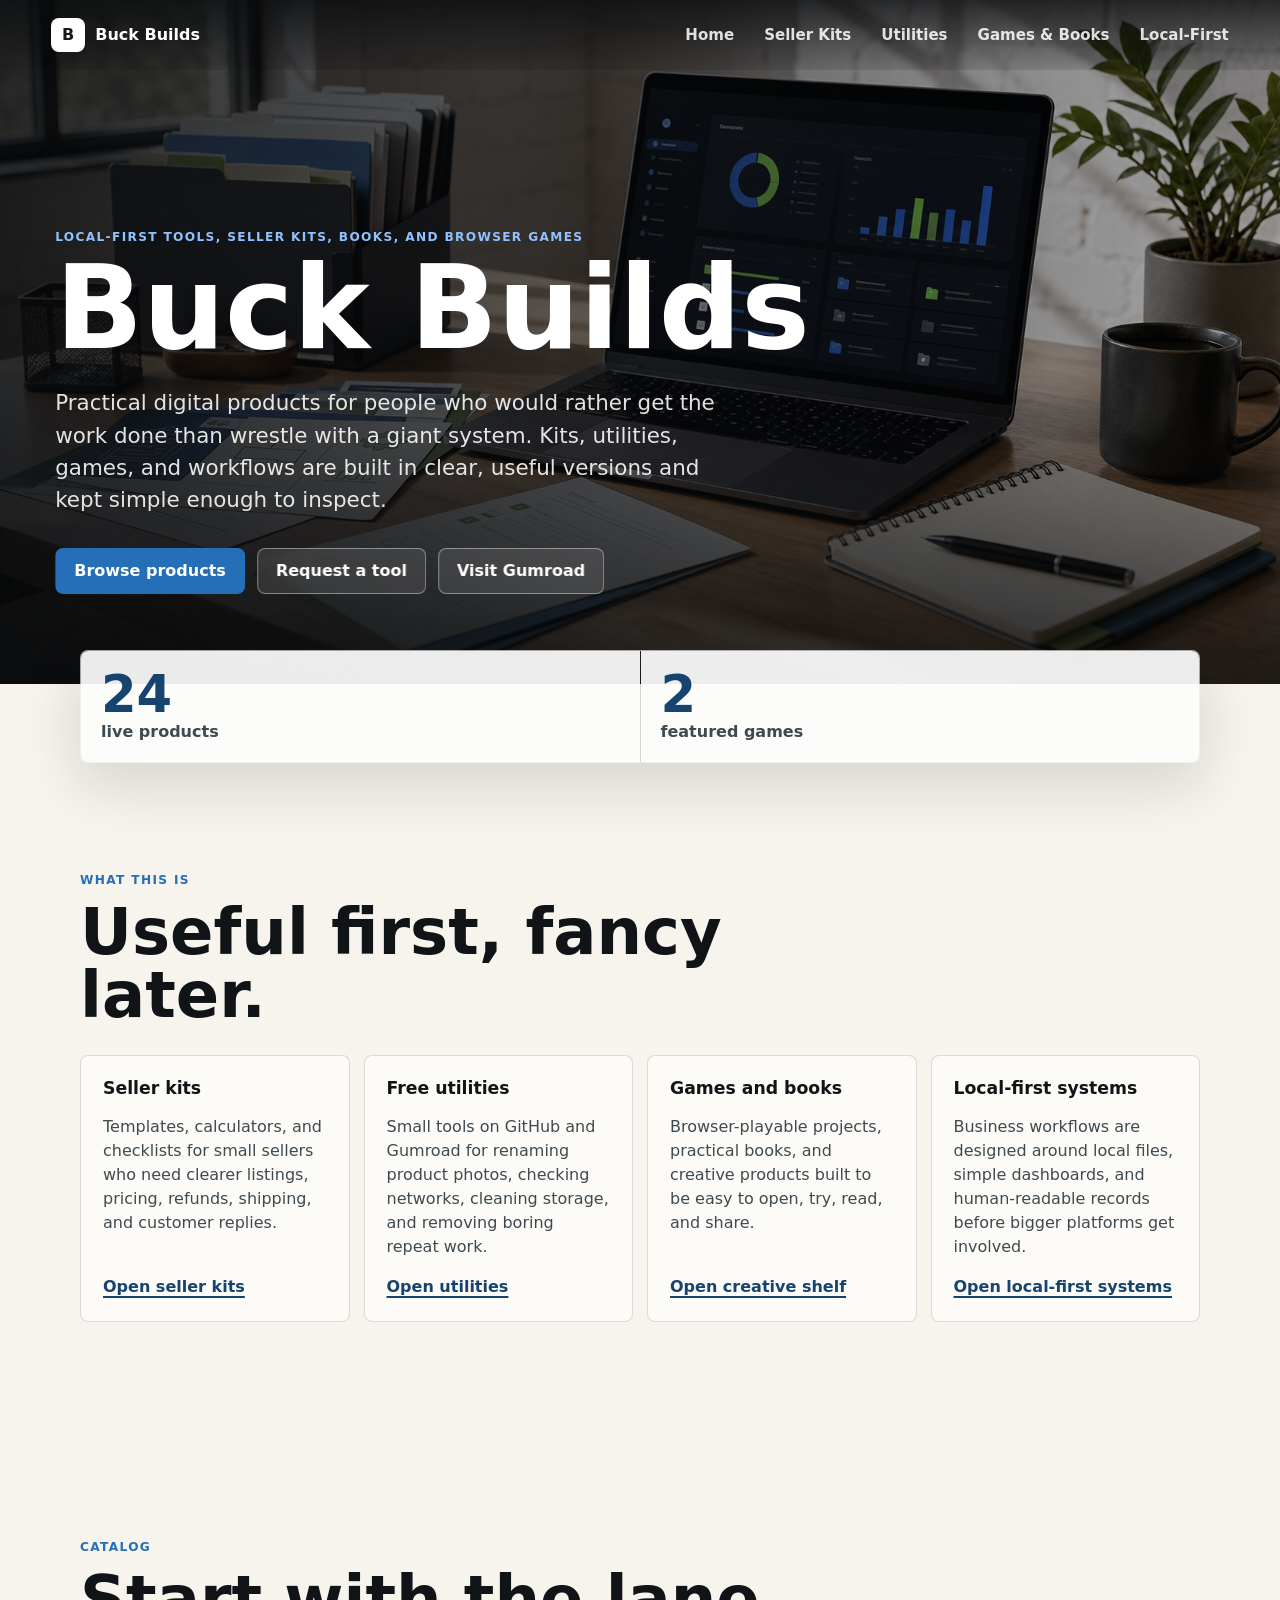
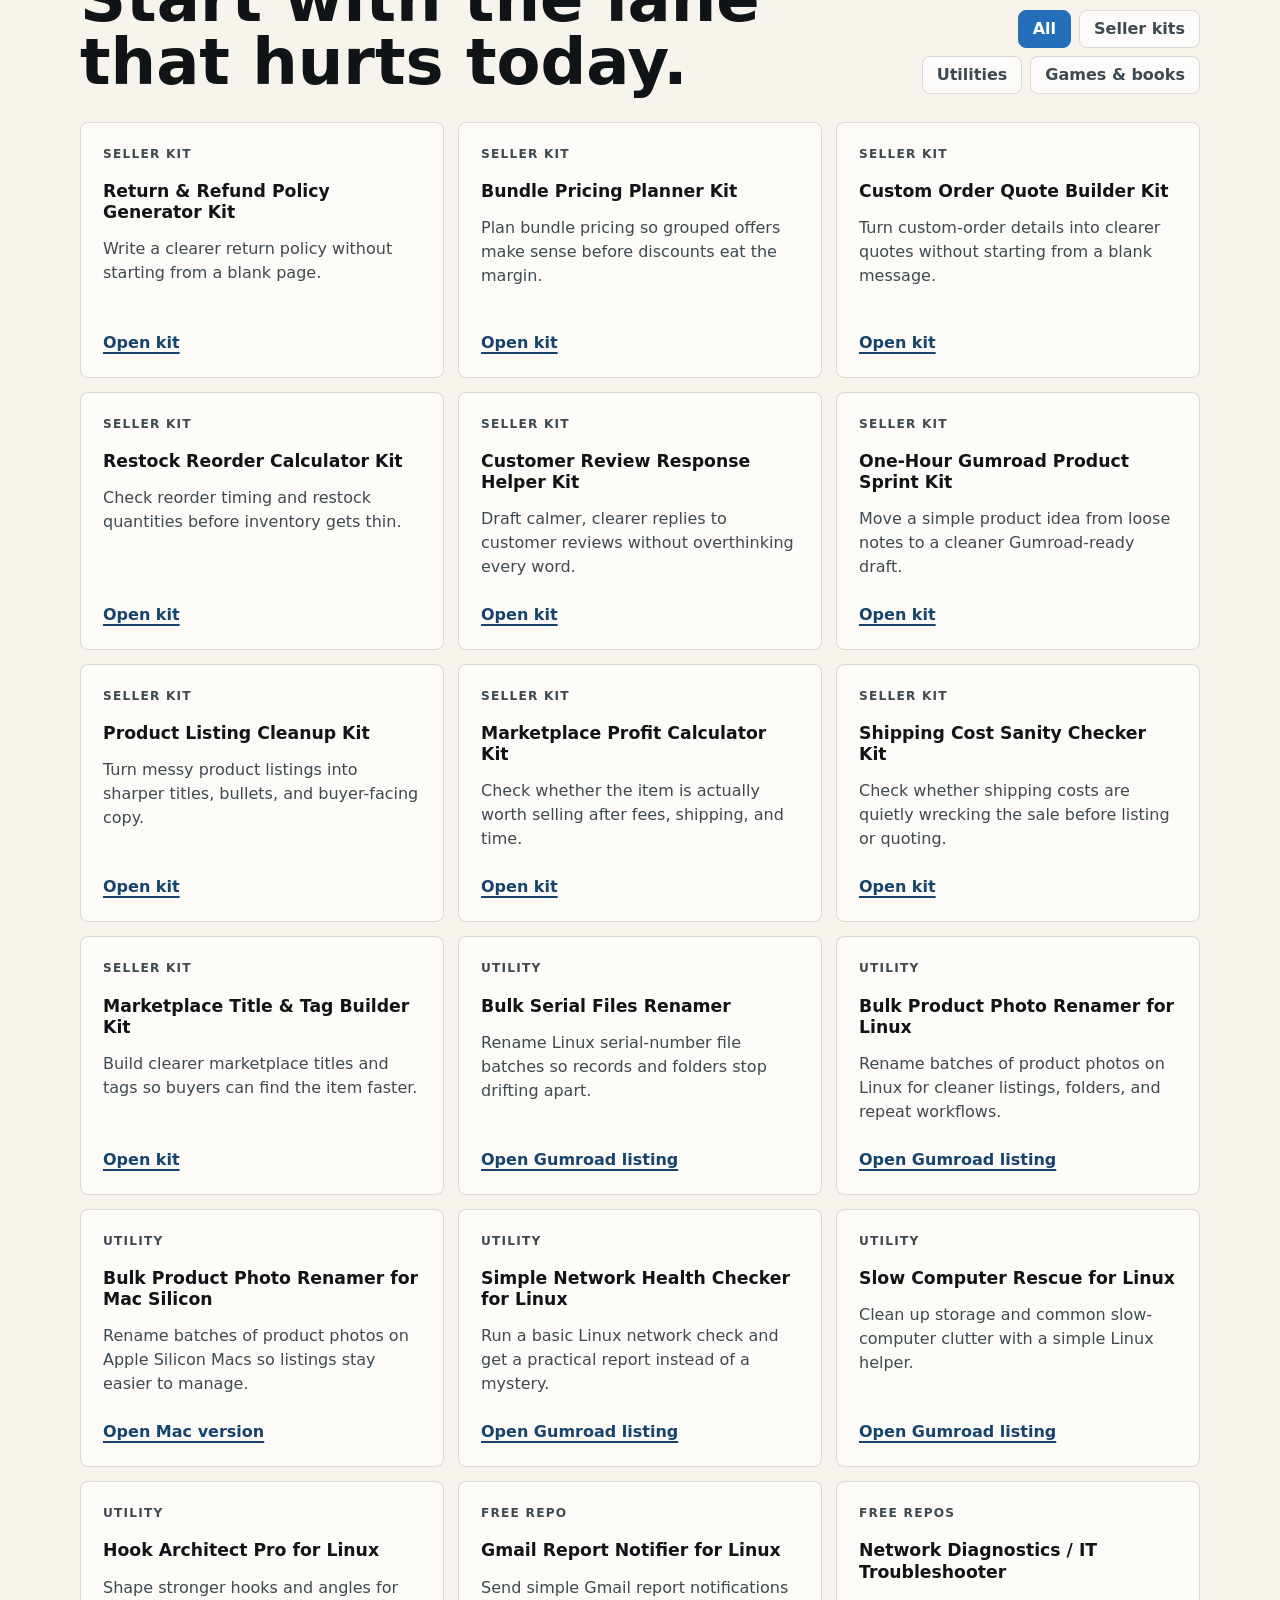
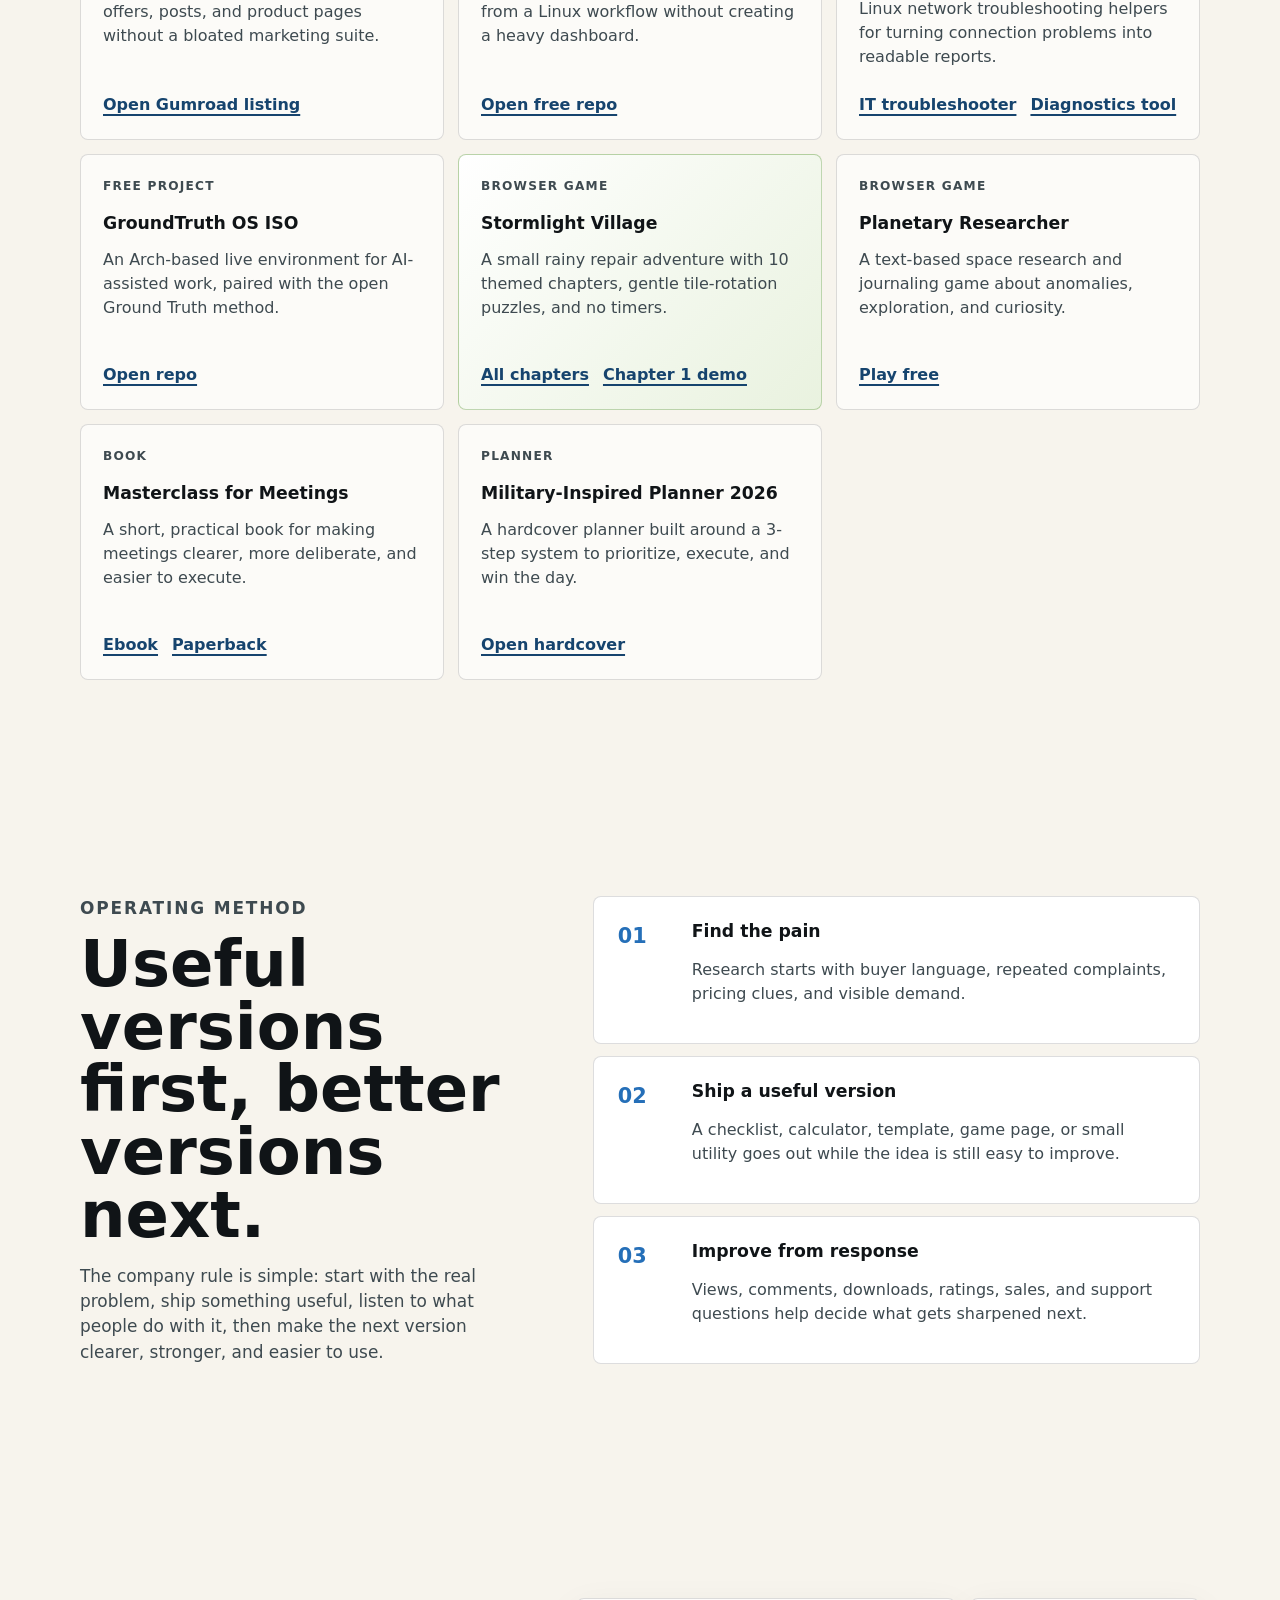
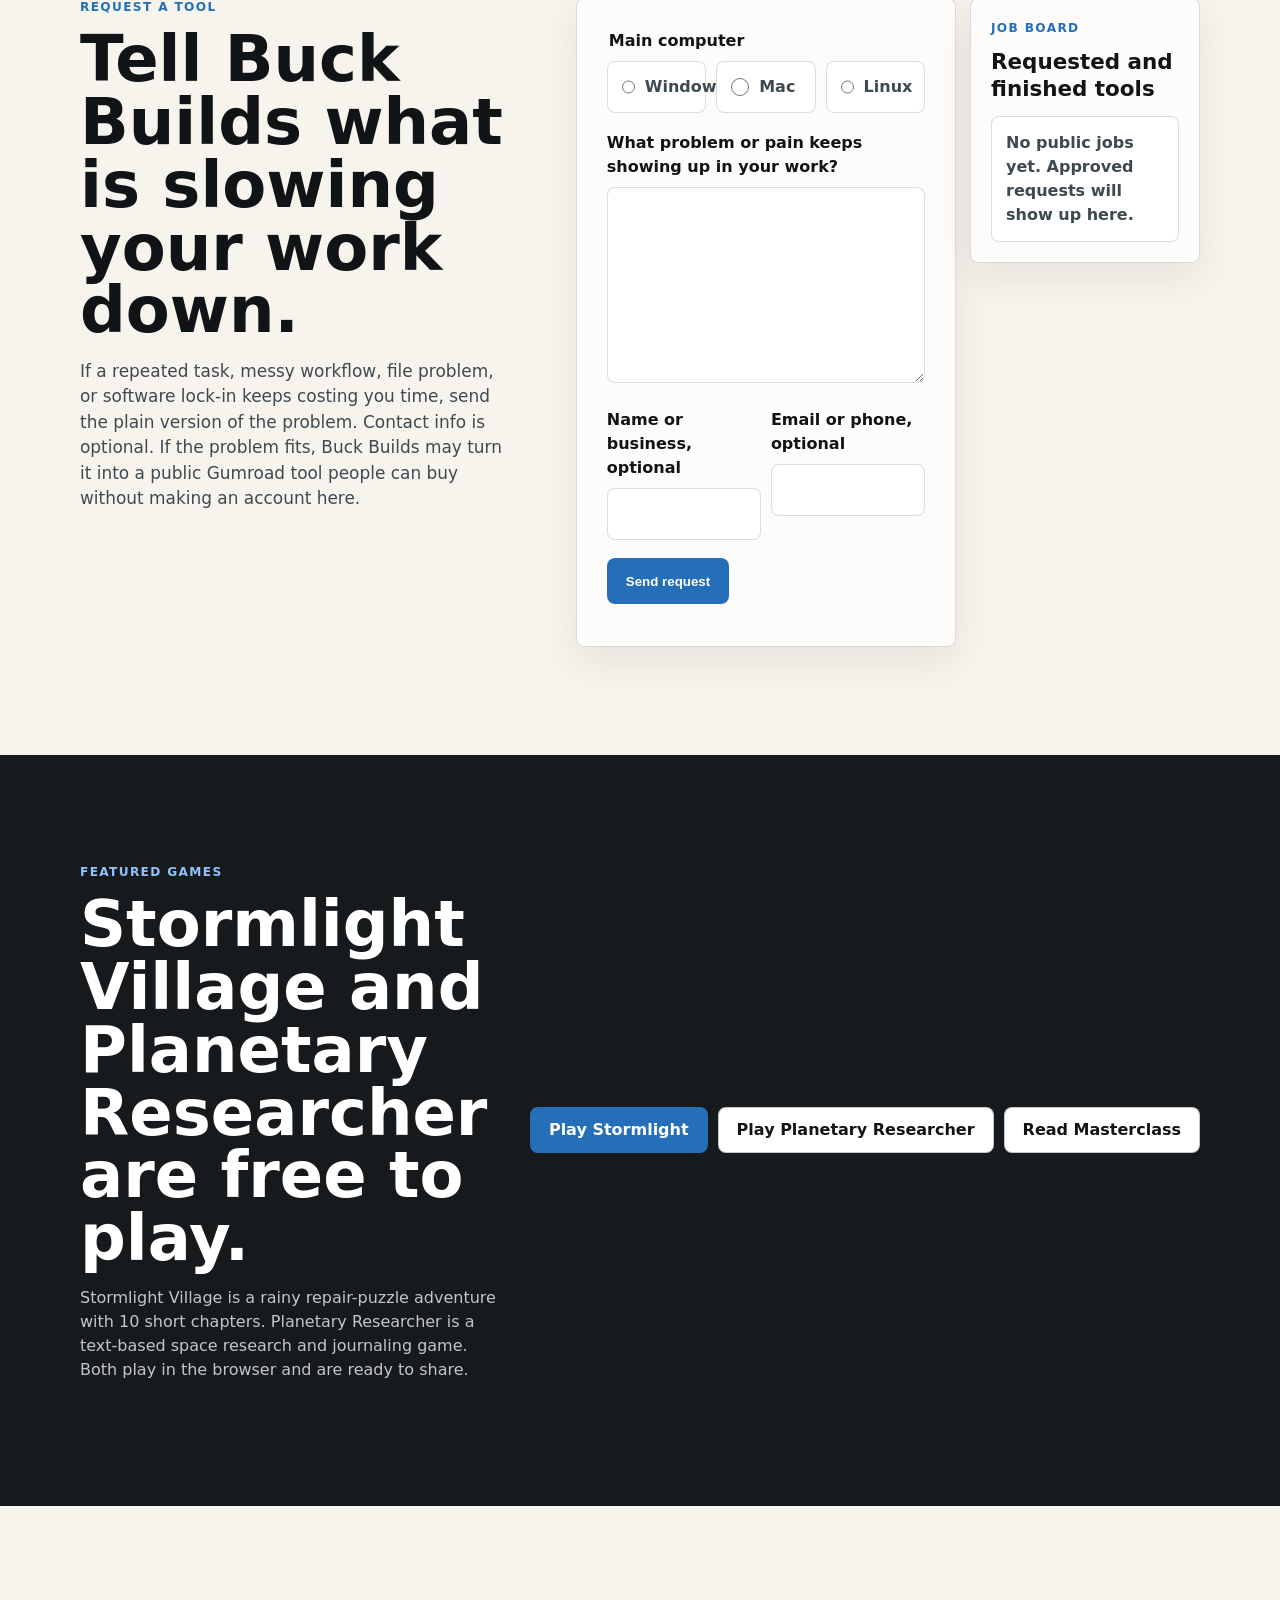
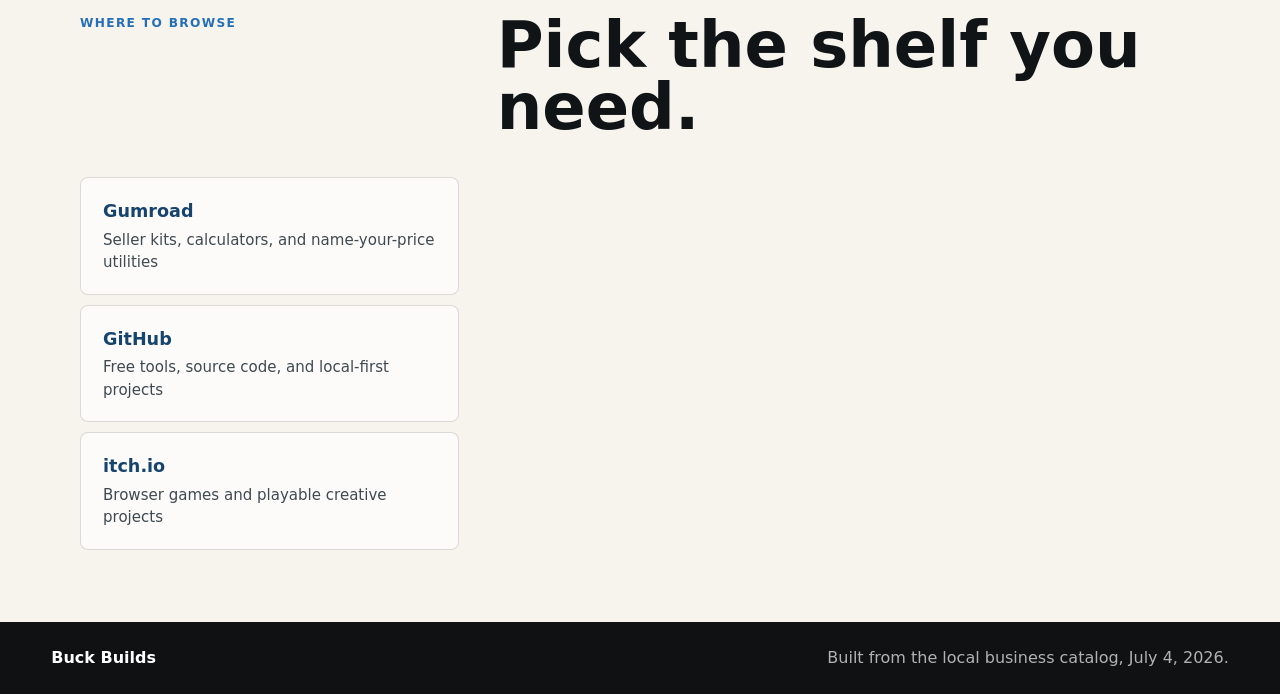
==== commit b836615e: "Correct product count and seller kit catalog" ====
--- a/index.html
+++ b/index.html
@@ -44,8 +44,8 @@
 
     <section class="signal-strip" aria-label="Business snapshot">
       <div class="signal">
-        <span class="signal-value">25</span>
-        <span class="signal-label">live products tracked</span>
+        <span class="signal-value">24</span>
+        <span class="signal-label">live products</span>
       </div>
       <div class="signal">
         <span class="signal-value">2</span>
@@ -106,6 +106,41 @@
 
         <article class="product-card" data-category="kits">
           <p class="product-type">Seller kit</p>
+          <h3>Bundle Pricing Planner Kit</h3>
+          <p>Plan bundle pricing so grouped offers make sense before discounts eat the margin.</p>
+          <a href="https://rinerchris.gumroad.com/l/omlqyq" target="_blank" rel="noreferrer">Open kit</a>
+        </article>
+
+        <article class="product-card" data-category="kits">
+          <p class="product-type">Seller kit</p>
+          <h3>Custom Order Quote Builder Kit</h3>
+          <p>Turn custom-order details into clearer quotes without starting from a blank message.</p>
+          <a href="https://rinerchris.gumroad.com/l/seyoa" target="_blank" rel="noreferrer">Open kit</a>
+        </article>
+
+        <article class="product-card" data-category="kits">
+          <p class="product-type">Seller kit</p>
+          <h3>Restock Reorder Calculator Kit</h3>
+          <p>Check reorder timing and restock quantities before inventory gets thin.</p>
+          <a href="https://rinerchris.gumroad.com/l/gltpq" target="_blank" rel="noreferrer">Open kit</a>
+        </article>
+
+        <article class="product-card" data-category="kits">
+          <p class="product-type">Seller kit</p>
+          <h3>Customer Review Response Helper Kit</h3>
+          <p>Draft calmer, clearer replies to customer reviews without overthinking every word.</p>
+          <a href="https://rinerchris.gumroad.com/l/zwqln" target="_blank" rel="noreferrer">Open kit</a>
+        </article>
+
+        <article class="product-card" data-category="kits">
+          <p class="product-type">Seller kit</p>
+          <h3>One-Hour Gumroad Product Sprint Kit</h3>
+          <p>Move a simple product idea from loose notes to a cleaner Gumroad-ready draft.</p>
+          <a href="https://rinerchris.gumroad.com/l/vuleee" target="_blank" rel="noreferrer">Open kit</a>
+        </article>
+
+        <article class="product-card" data-category="kits">
+          <p class="product-type">Seller kit</p>
           <h3>Product Listing Cleanup Kit</h3>
           <p>Turn messy product listings into sharper titles, bullets, and buyer-facing copy.</p>
           <a href="https://rinerchris.gumroad.com/l/product-listing-cleanup-kit" target="_blank" rel="noreferrer">Open kit</a>
@@ -116,6 +151,20 @@
           <h3>Marketplace Profit Calculator Kit</h3>
           <p>Check whether the item is actually worth selling after fees, shipping, and time.</p>
           <a href="https://rinerchris.gumroad.com/l/marketplace-profit-calculator-kit" target="_blank" rel="noreferrer">Open kit</a>
+        </article>
+
+        <article class="product-card" data-category="kits">
+          <p class="product-type">Seller kit</p>
+          <h3>Shipping Cost Sanity Checker Kit</h3>
+          <p>Check whether shipping costs are quietly wrecking the sale before listing or quoting.</p>
+          <a href="https://rinerchris.gumroad.com/l/shipping-cost-sanity-checker-kit" target="_blank" rel="noreferrer">Open kit</a>
+        </article>
+
+        <article class="product-card" data-category="kits">
+          <p class="product-type">Seller kit</p>
+          <h3>Marketplace Title &amp; Tag Builder Kit</h3>
+          <p>Build clearer marketplace titles and tags so buyers can find the item faster.</p>
+          <a href="https://rinerchris.gumroad.com/l/marketplace-title-tag-builder-kit" target="_blank" rel="noreferrer">Open kit</a>
         </article>
 
         <article class="product-card" data-category="tools">
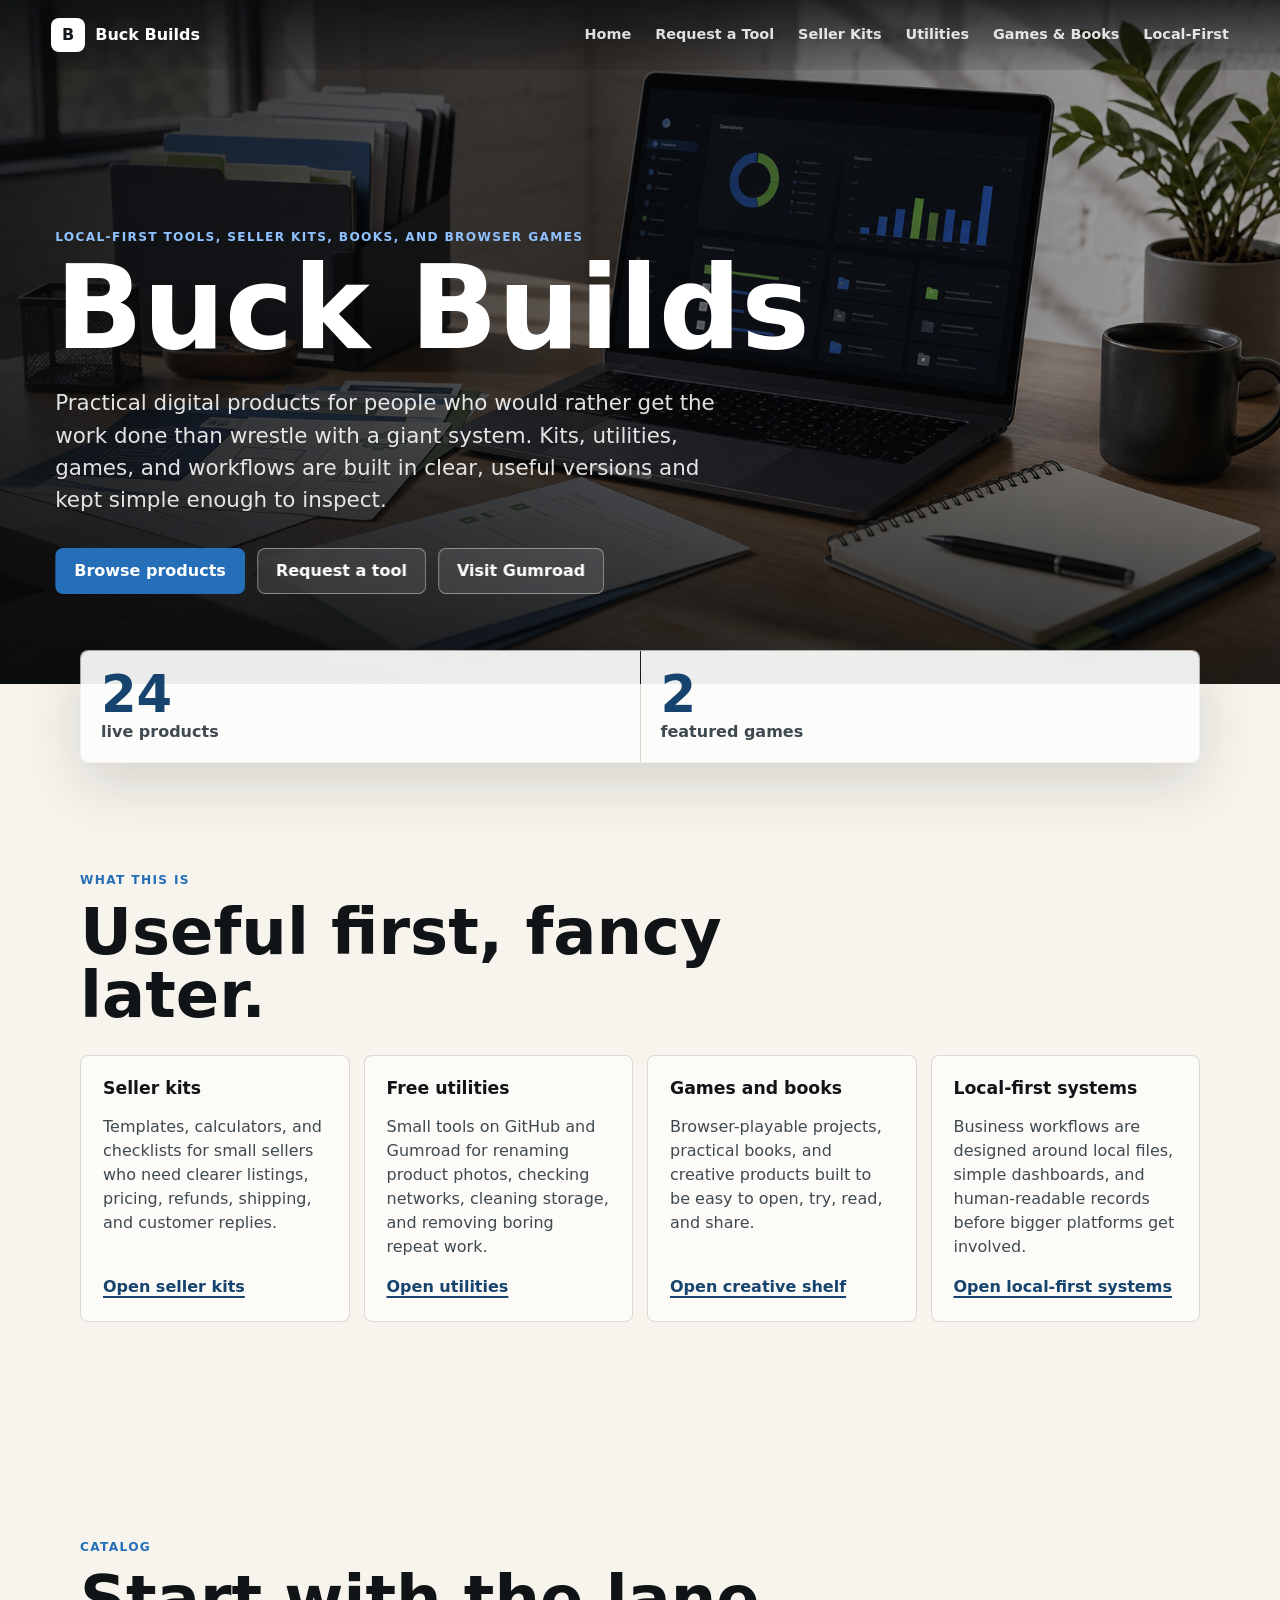
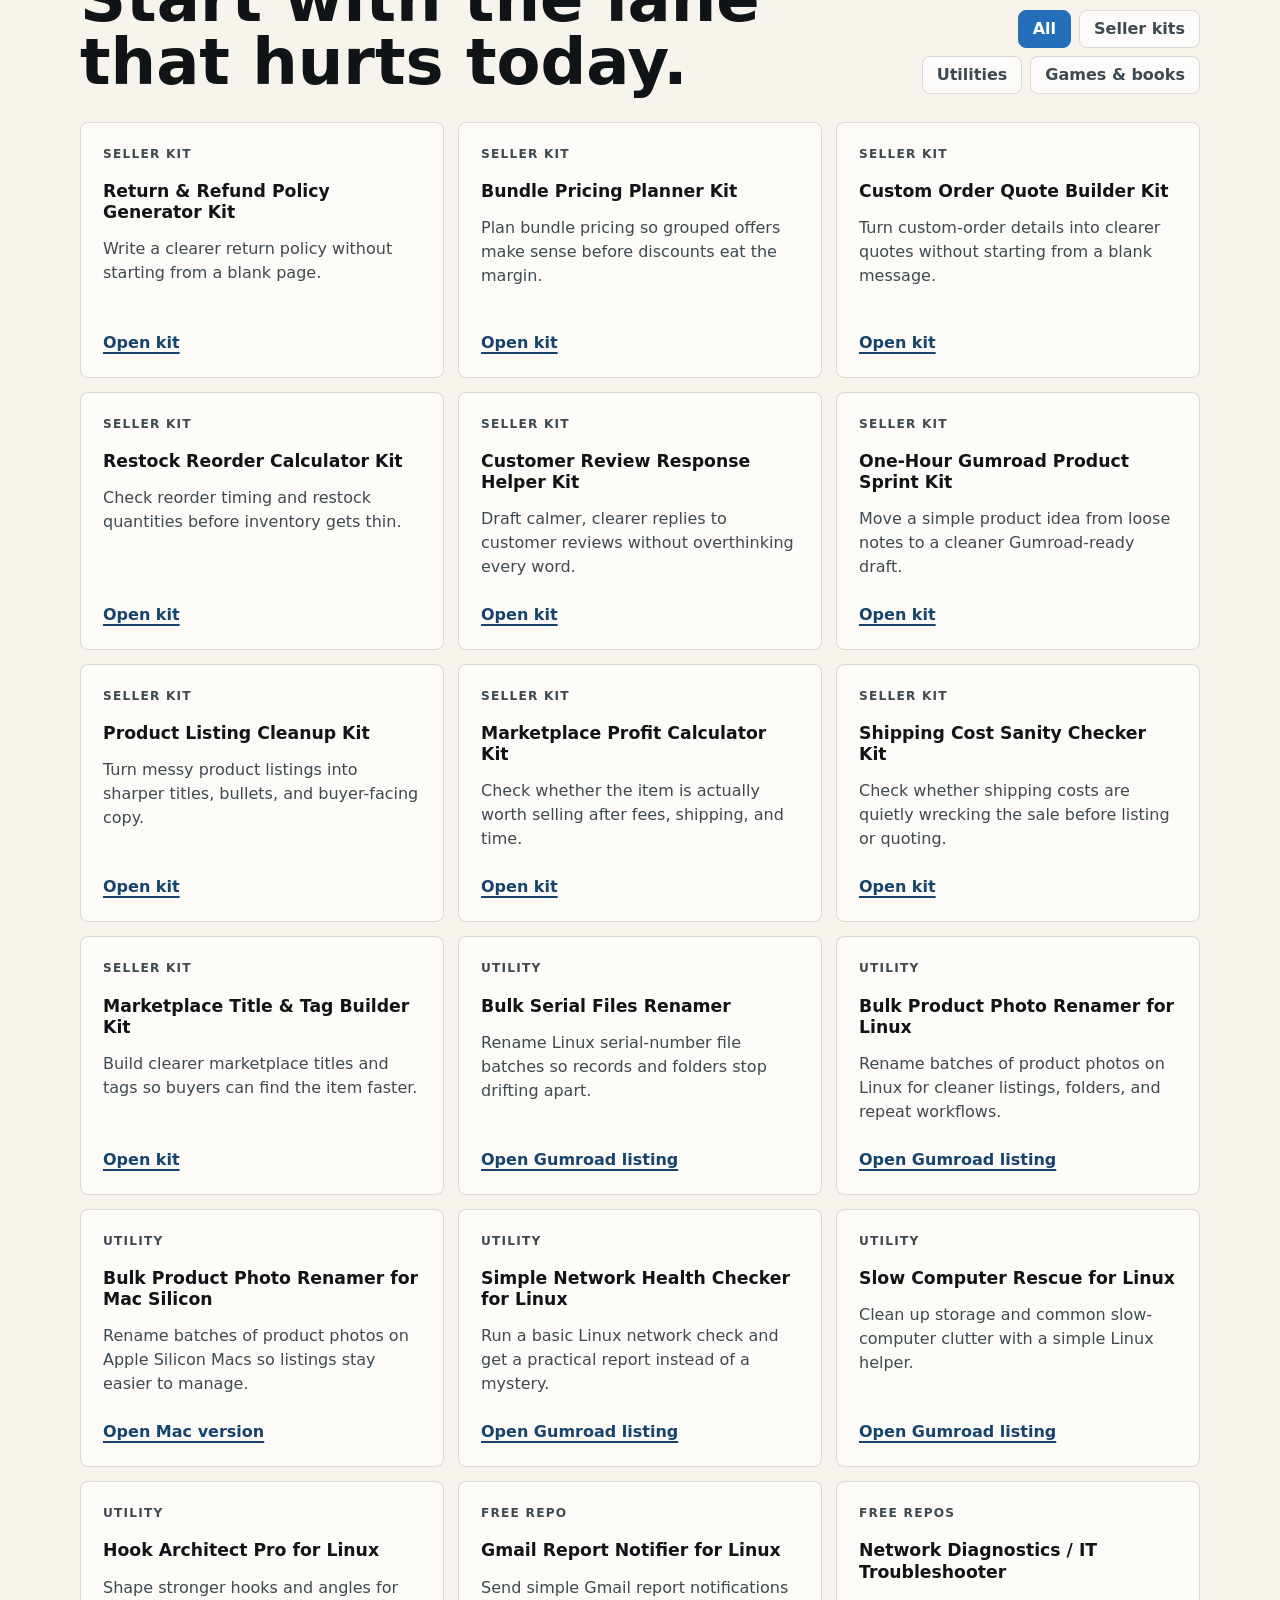
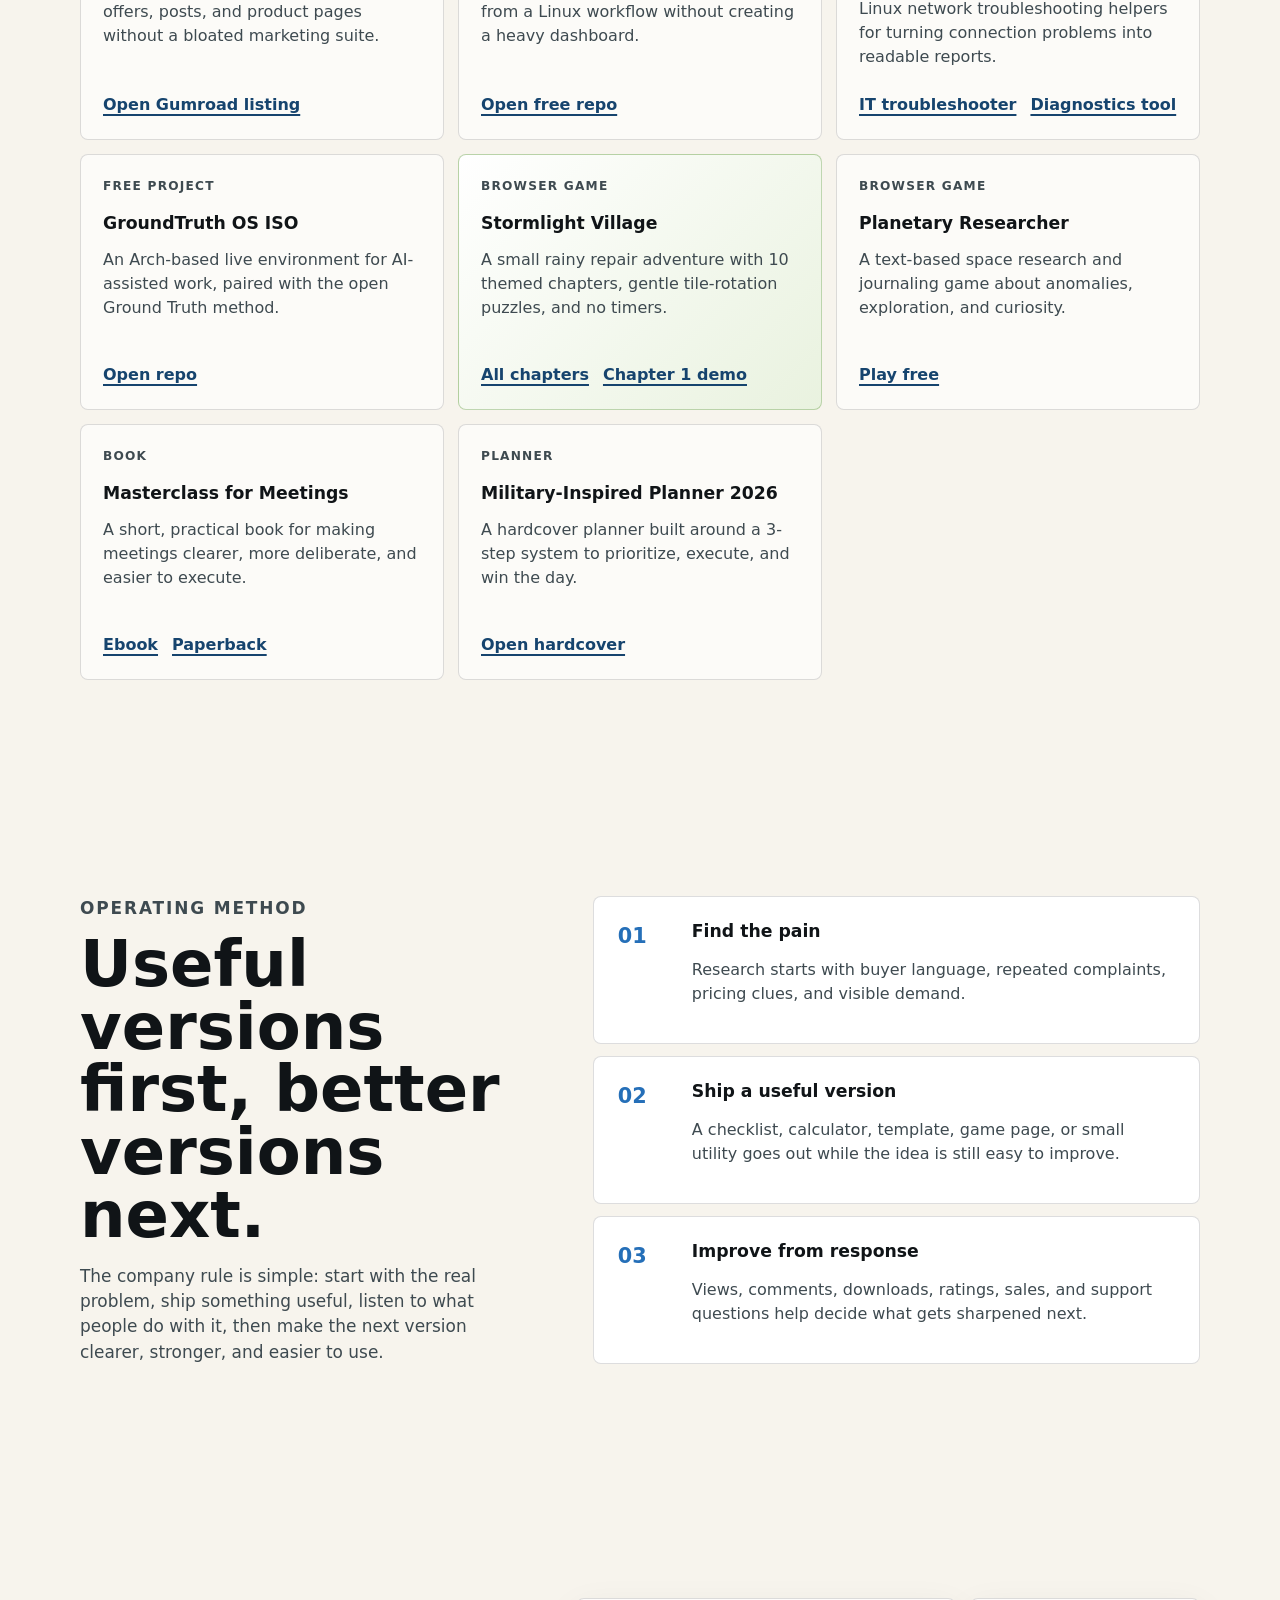
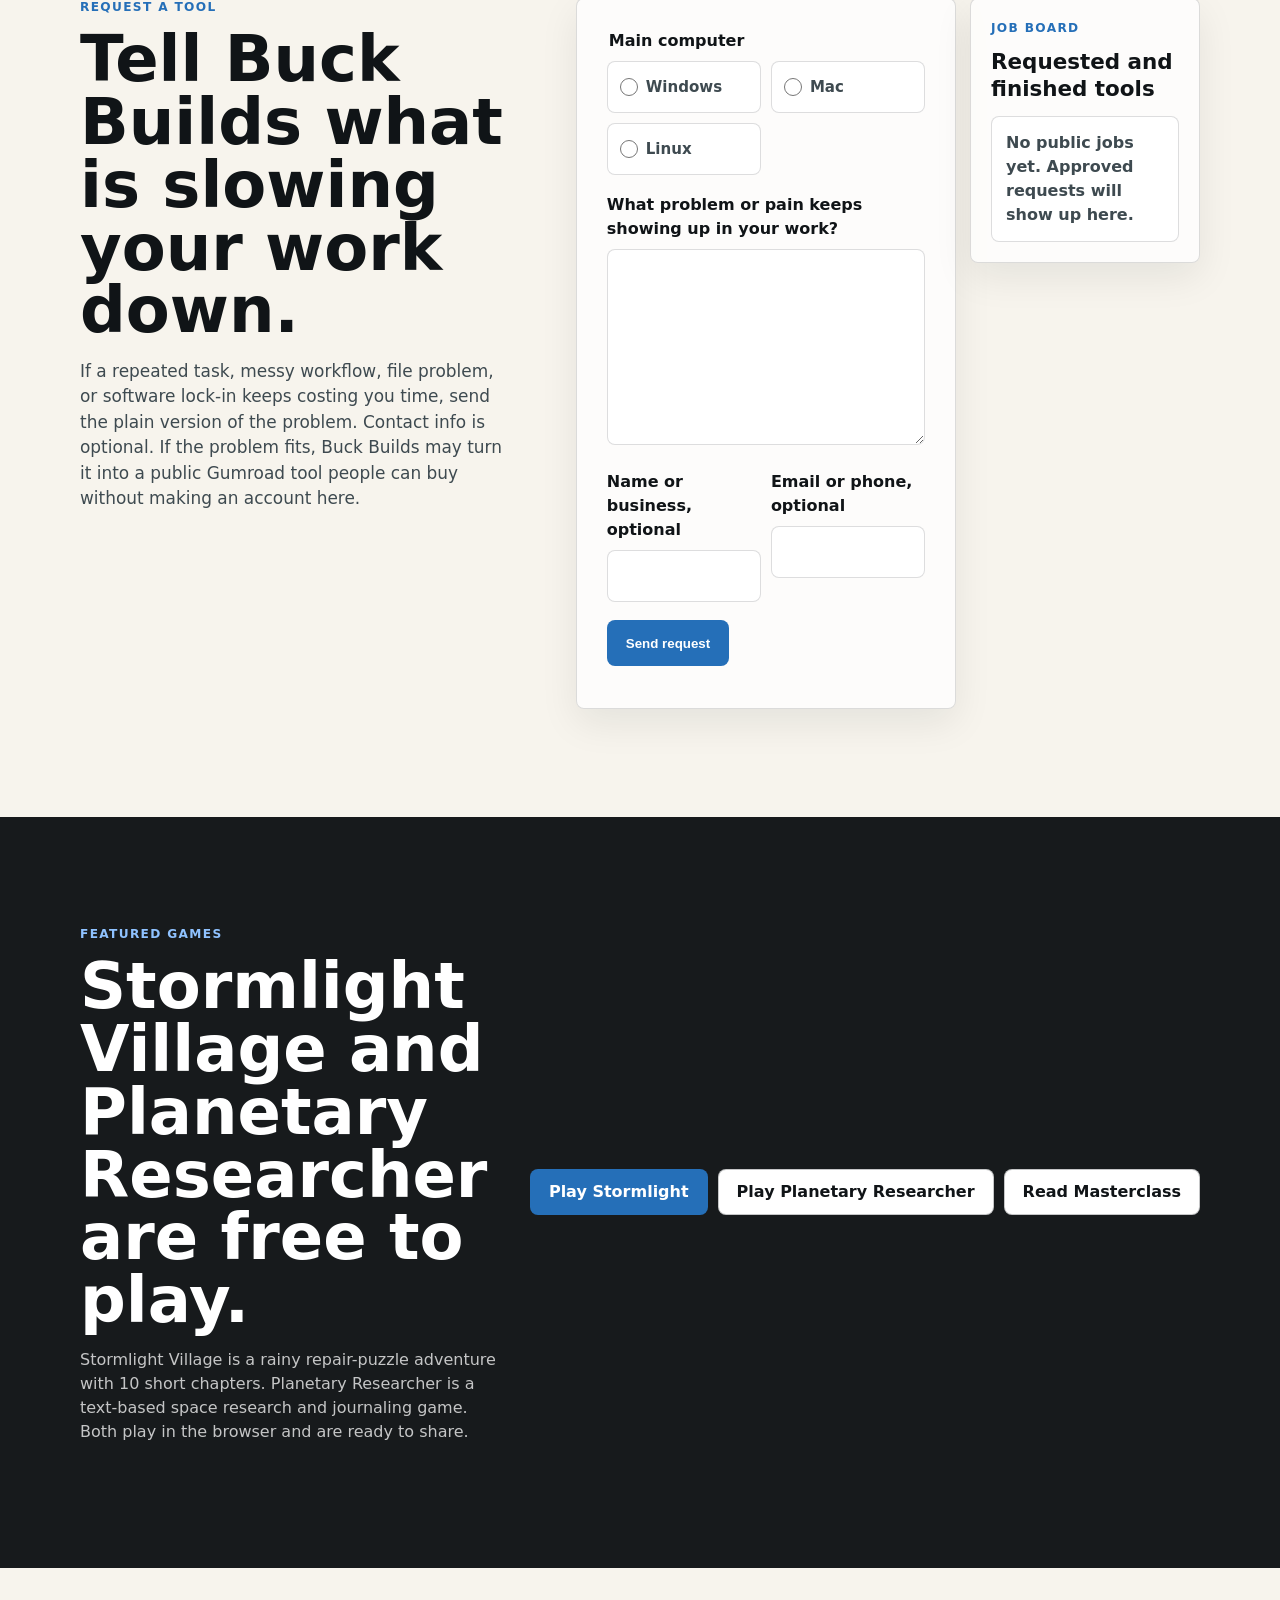
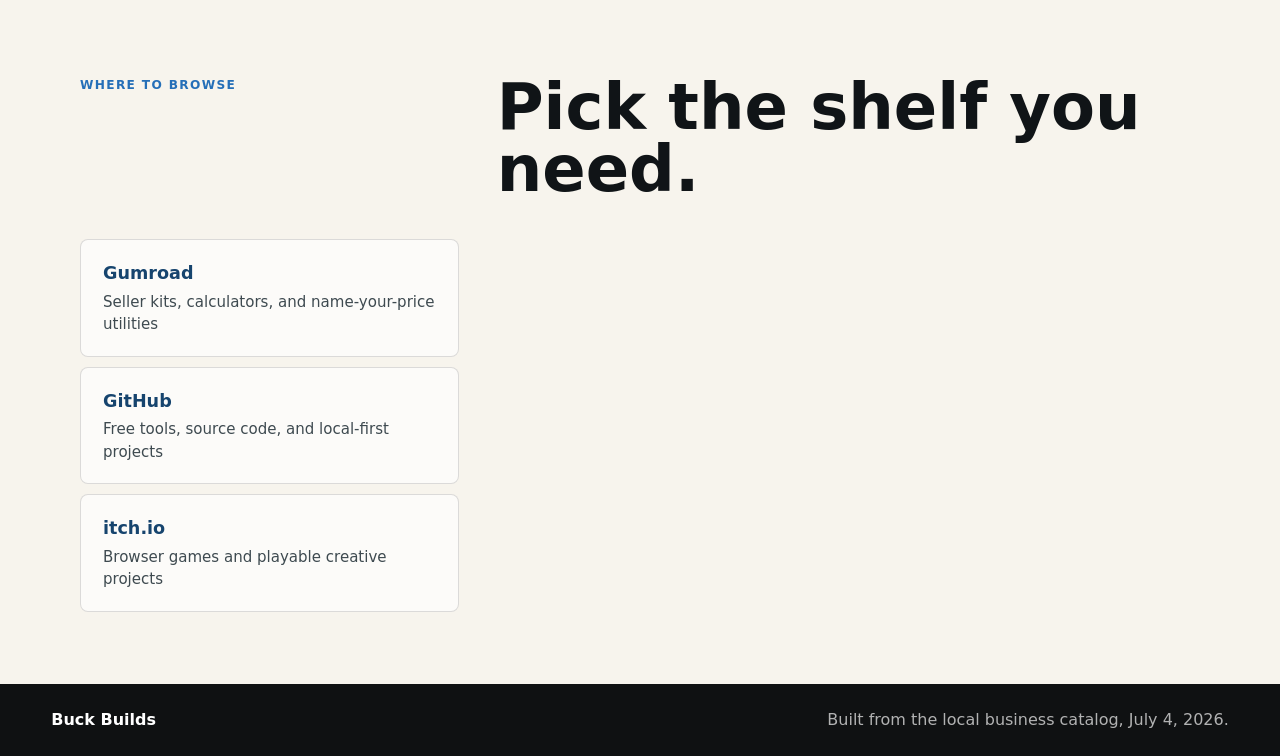
==== commit 248c8676: "Add request tool nav link and fix platform choices" ====
--- a/index.html
+++ b/index.html
@@ -16,6 +16,7 @@
     </a>
     <nav class="nav-links" aria-label="Site sections">
       <a href="index.html#top">Home</a>
+      <a href="index.html#request">Request a Tool</a>
       <a href="seller-kits.html">Seller Kits</a>
       <a href="utilities.html">Utilities</a>
       <a href="games.html">Games &amp; Books</a>
--- a/assets/styles.css
+++ b/assets/styles.css
@@ -78,8 +78,8 @@
 }
 
 .nav-links {
-  gap: clamp(12px, 3vw, 30px);
-  font-size: 0.94rem;
+  gap: clamp(10px, 2vw, 24px);
+  font-size: 0.9rem;
   font-weight: 700;
 }
 
@@ -516,23 +516,29 @@
 }
 
 .choice-grid {
-  grid-template-columns: repeat(3, minmax(0, 1fr));
+  grid-template-columns: repeat(auto-fit, minmax(112px, 1fr));
 }
 
 .choice-tile {
   display: flex;
   align-items: center;
-  gap: 10px;
+  gap: 8px;
   min-height: 52px;
-  padding: 0 14px;
+  padding: 0 12px;
   border: 1px solid var(--line);
   border-radius: 8px;
   color: var(--ink-soft);
   background: var(--surface);
+  font-size: 0.94rem;
   font-weight: 850;
   cursor: pointer;
 }
 
+.choice-tile span {
+  min-width: 0;
+  white-space: nowrap;
+}
+
 .choice-tile:has(input:checked) {
   color: #ffffff;
   border-color: var(--blue);
@@ -540,6 +546,7 @@
 }
 
 .choice-tile input {
+  flex: 0 0 auto;
   width: 18px;
   height: 18px;
   margin: 0;
